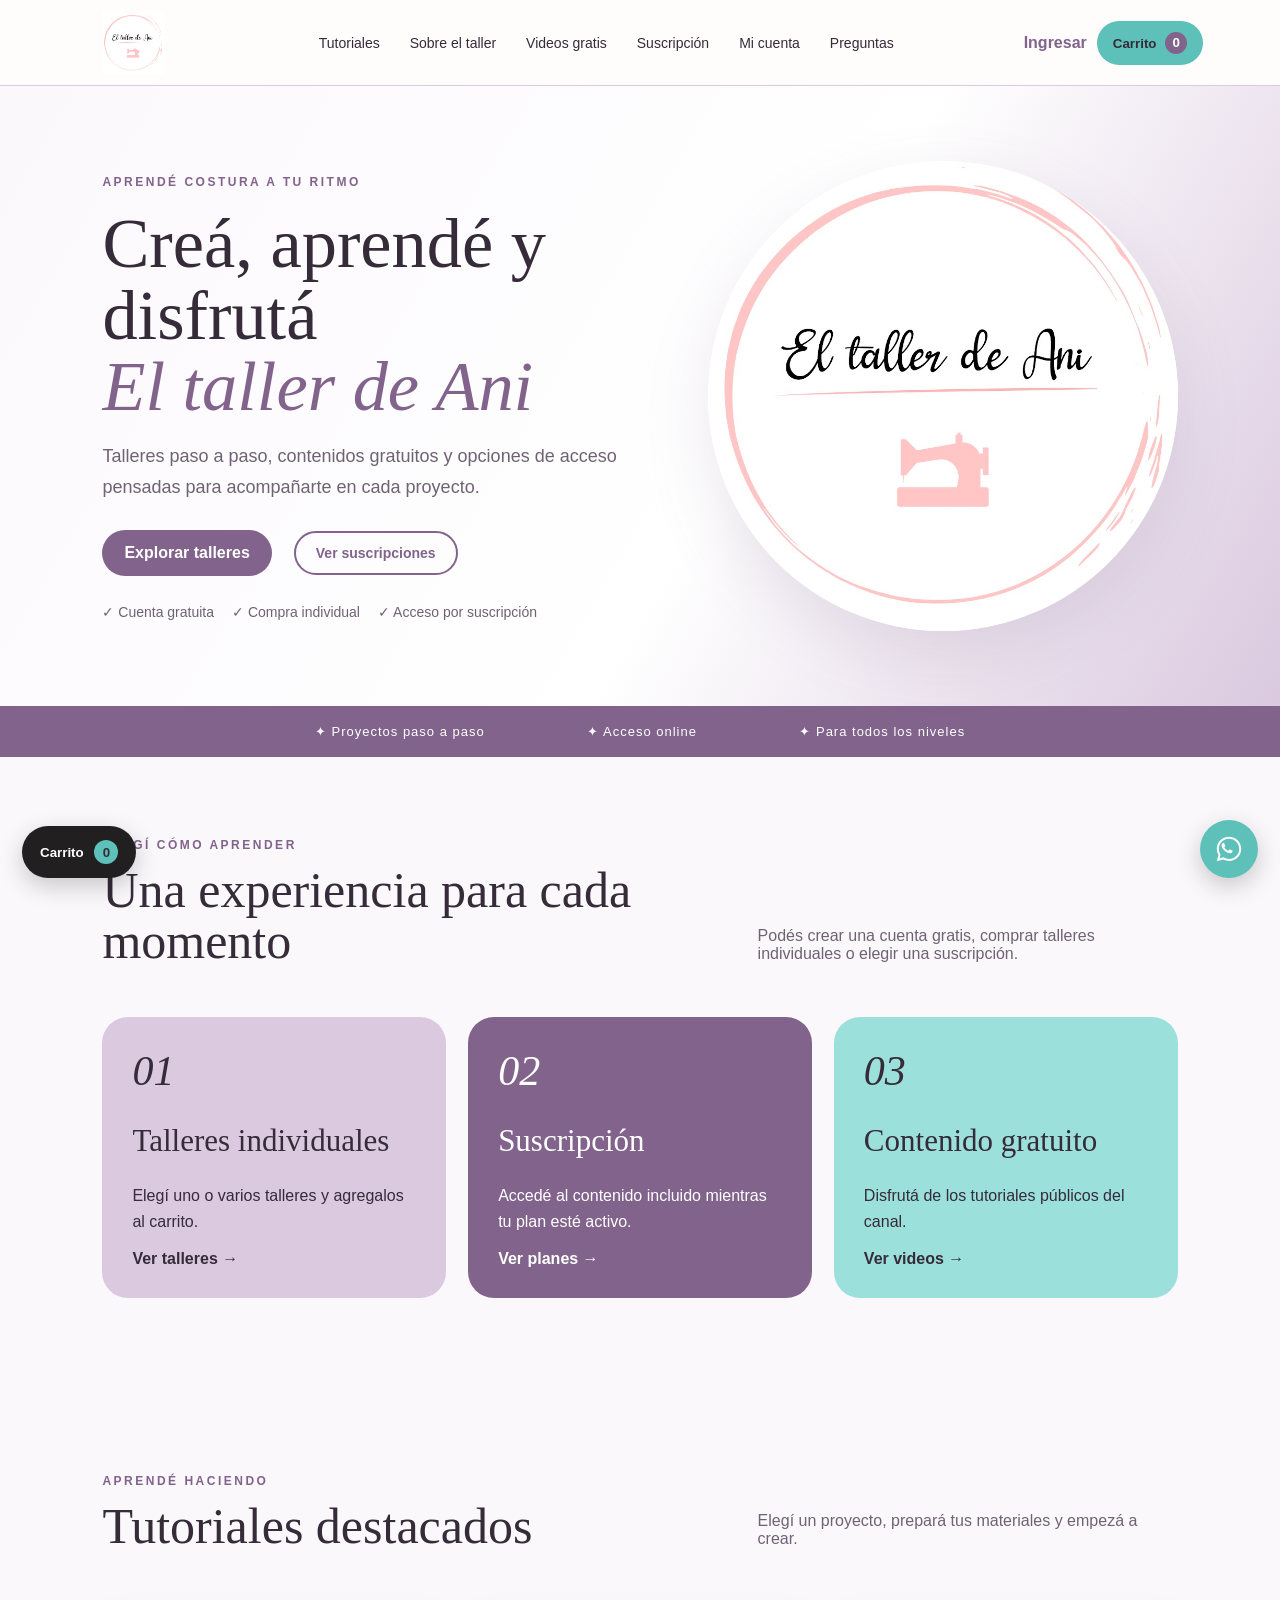
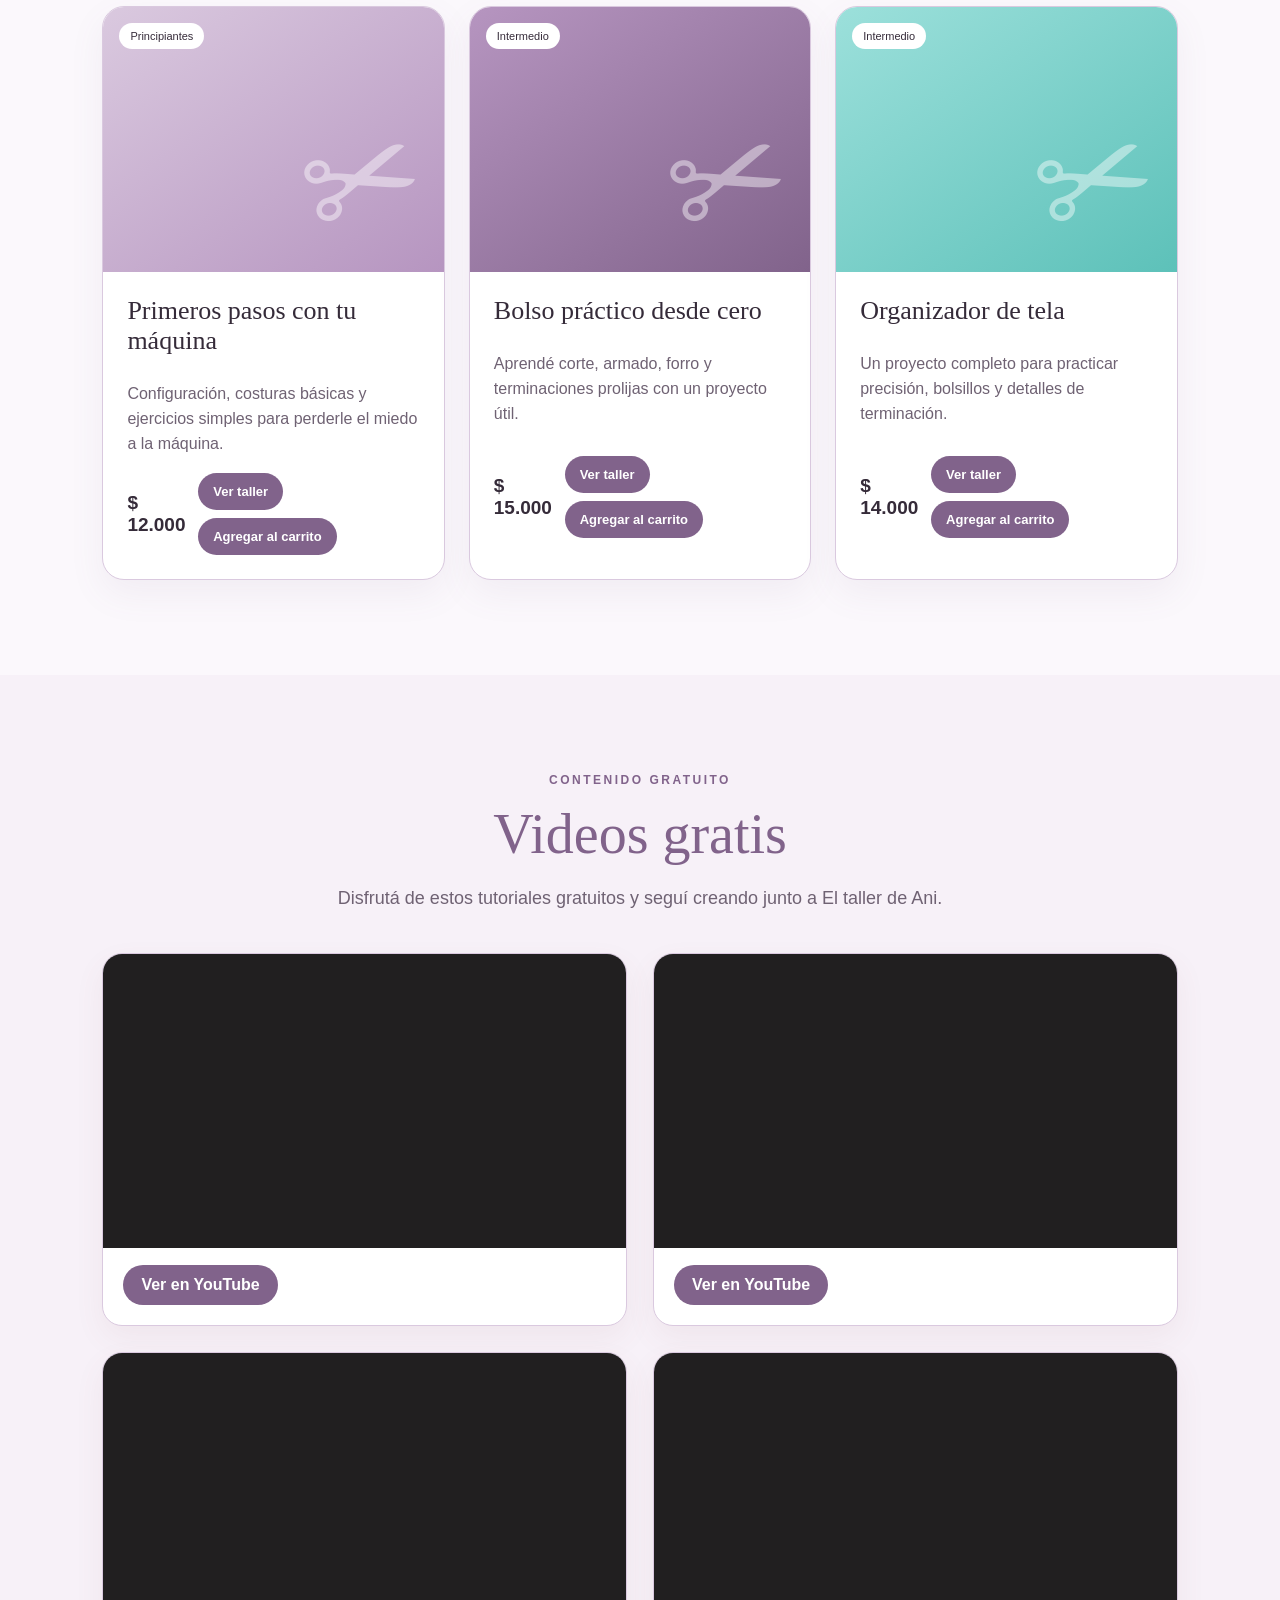
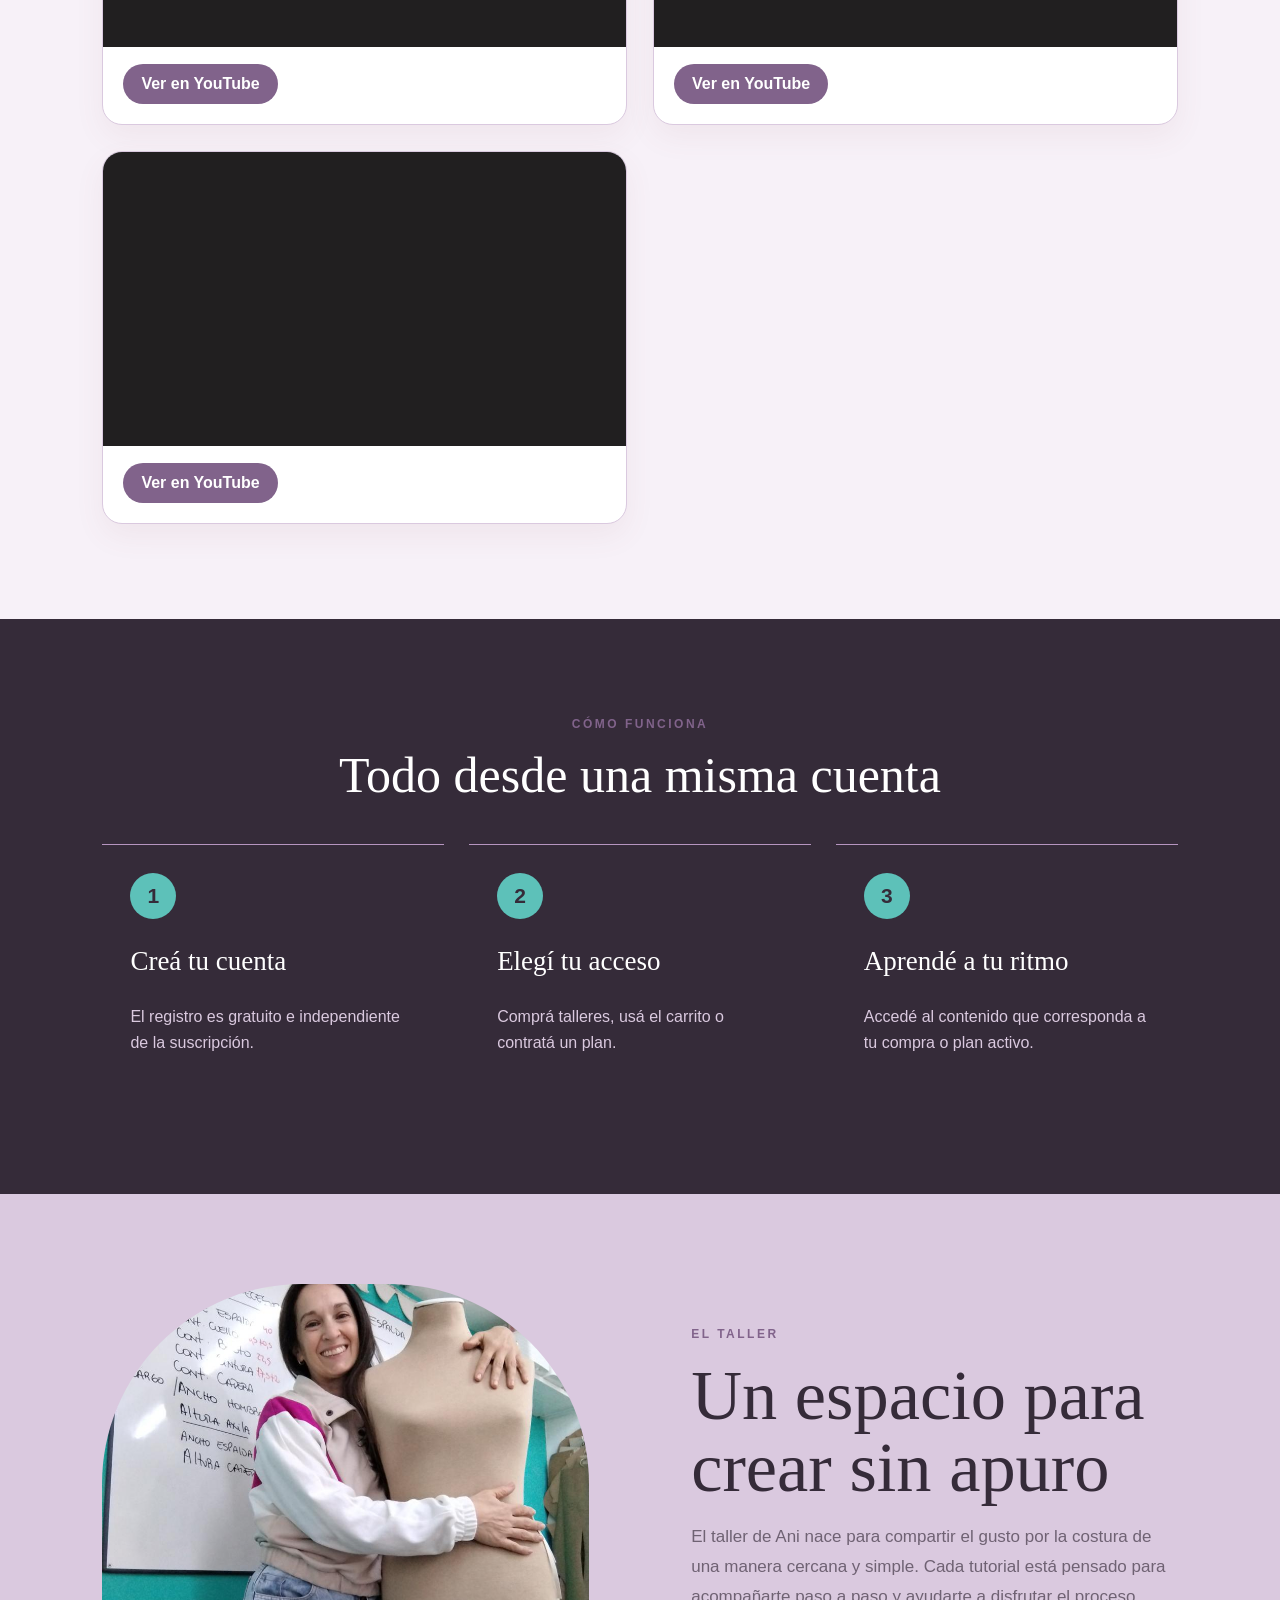
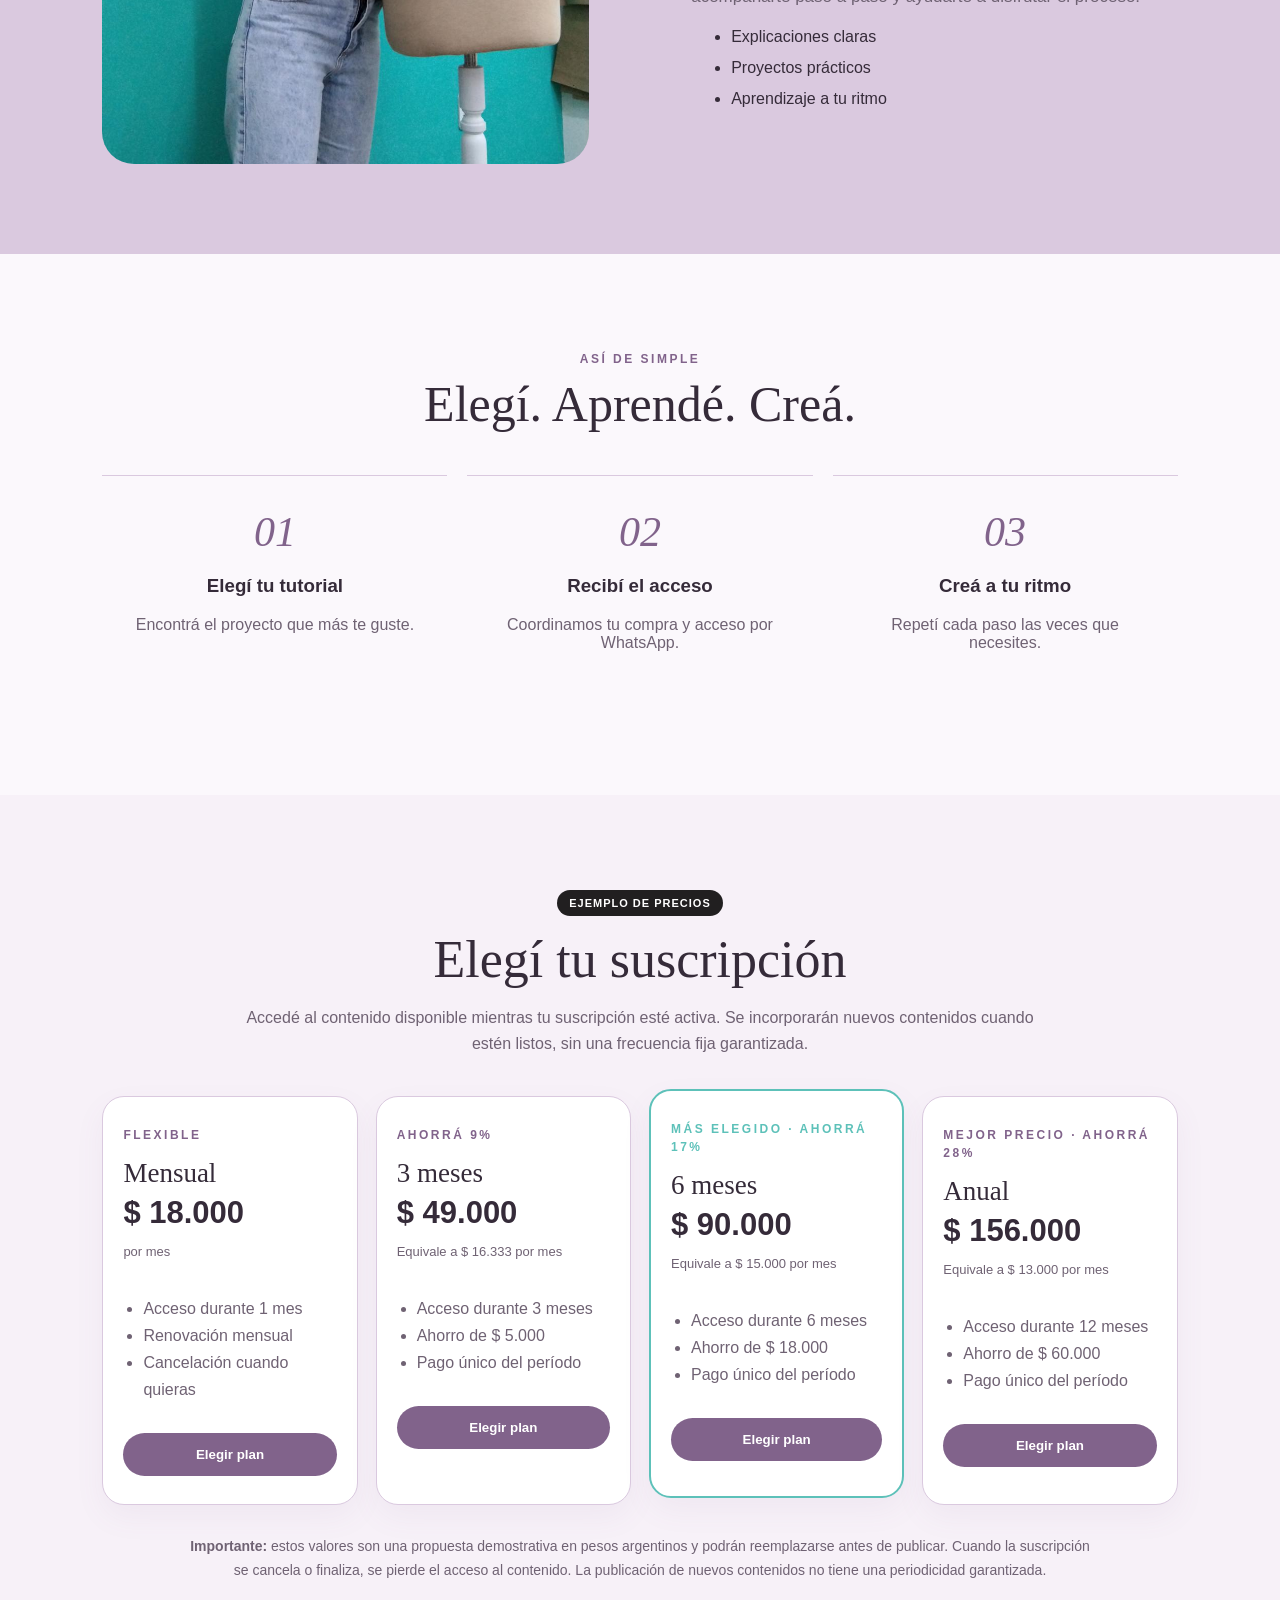
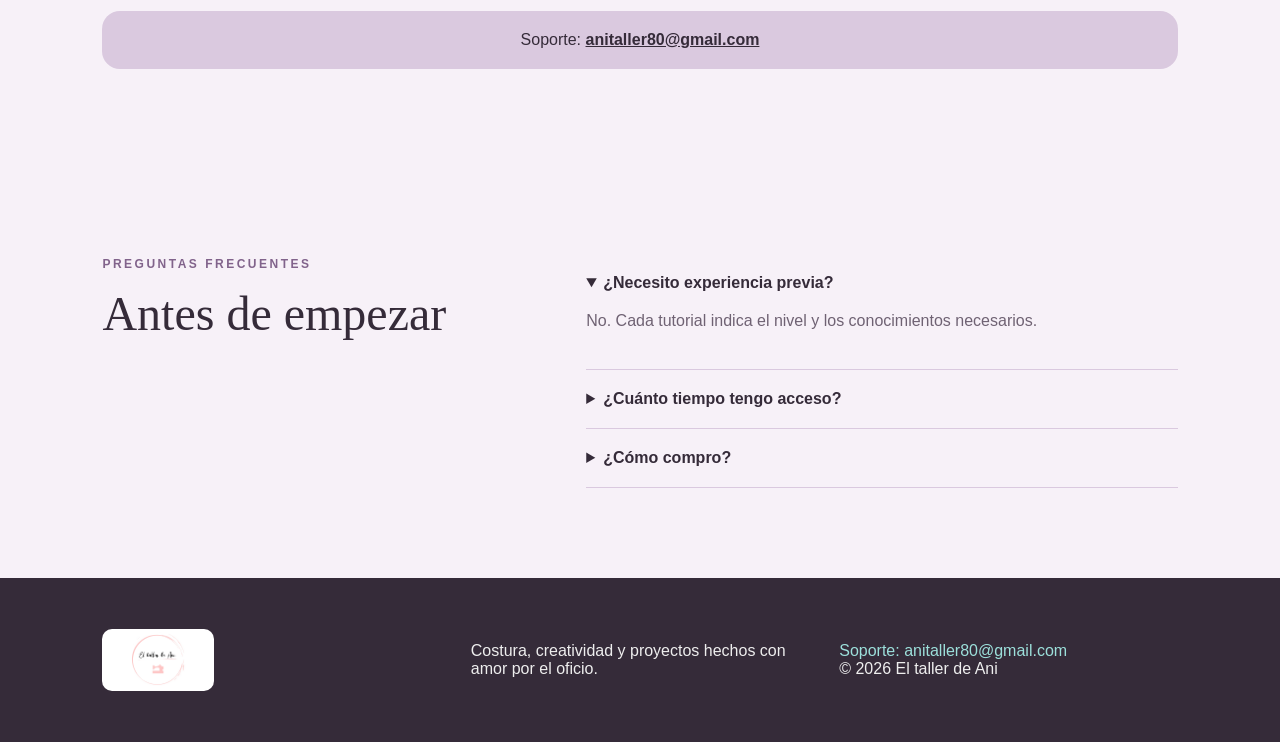
==== index.html @ e59ecdfb "Add files via upload" ====
<!doctype html><html lang="es"><head><meta charset="utf-8"><meta name="viewport" content="width=device-width,initial-scale=1"><title>El taller de Ani</title><link rel="stylesheet" href="styles.css"></head><body>
<header><a class="brand" href="#inicio"><img class="brand-logo" src="assets/logo-taller-ani.jpg" alt="El taller de Ani"></a><nav><a href="#cursos">Tutoriales</a><a href="#sobre">Sobre el taller</a><a href="#gratis">Videos gratis</a><a href="#suscripcion">Suscripción</a><a href="cuenta.html">Mi cuenta</a><a href="#faq">Preguntas</a></nav><div class="header-actions"><a class="account-link" href="cuenta.html">Ingresar</a><button class="header-cart" id="headerCart" type="button" aria-label="Abrir carrito">Carrito <span id="headerCartCount">0</span></button></div></header>
<main id="inicio"><section class="hero platform-hero"><div class="hero-copy"><span class="eyebrow">APRENDÉ COSTURA A TU RITMO</span><h1>Creá, aprendé y disfrutá<br><em>El taller de Ani</em></h1><p>Talleres paso a paso, contenidos gratuitos y opciones de acceso pensadas para acompañarte en cada proyecto.</p><div class="actions"><a class="btn" href="#cursos">Explorar talleres</a><a class="ghost hero-secondary" href="#suscripcion">Ver suscripciones</a></div><div class="hero-benefits"><span>✓ Cuenta gratuita</span><span>✓ Compra individual</span><span>✓ Acceso por suscripción</span></div></div><div class="logo-card"><img class="hero-logo" src="assets/logo-taller-ani.jpg" alt="Logo El taller de Ani"></div></section>
<section class="strip"><span>✦ Proyectos paso a paso</span><span>✦ Acceso online</span><span>✦ Para todos los niveles</span></section><section class="paths section"><div class="section-head"><div><span class="eyebrow">ELEGÍ CÓMO APRENDER</span><h2>Una experiencia para cada momento</h2></div><p>Podés crear una cuenta gratis, comprar talleres individuales o elegir una suscripción.</p></div><div class="path-grid"><a class="path-card path-workshops" href="#cursos"><span>01</span><h3>Talleres individuales</h3><p>Elegí uno o varios talleres y agregalos al carrito.</p><b>Ver talleres →</b></a><a class="path-card path-club" href="#suscripcion"><span>02</span><h3>Suscripción</h3><p>Accedé al contenido incluido mientras tu plan esté activo.</p><b>Ver planes →</b></a><a class="path-card path-free" href="#gratis"><span>03</span><h3>Contenido gratuito</h3><p>Disfrutá de los tutoriales públicos del canal.</p><b>Ver videos →</b></a></div></section>
<section id="cursos" class="section"><div class="section-head"><div><span class="eyebrow">APRENDÉ HACIENDO</span><h2>Tutoriales destacados</h2></div><p>Elegí un proyecto, prepará tus materiales y empezá a crear.</p></div><div class="grid">
<article class="course-card" data-url="taller.html?taller=maquina" tabindex="0" role="link"><div class="thumb t1"><span>Principiantes</span></div><div class="card-body"><h3>Primeros pasos con tu máquina</h3><p>Configuración, costuras básicas y ejercicios simples para perderle el miedo a la máquina.</p><div class="card-foot"><b>$ 12.000</b><div class="course-actions"><a class="course-more" href="taller.html?taller=maquina">Ver taller</a><button class="course-more add-cart" type="button" data-title="Primeros pasos con tu máquina" data-price="12000">Agregar al carrito</button></div></div></div></article>
<article class="course-card" data-url="taller.html?taller=bolso" tabindex="0" role="link"><div class="thumb t2"><span>Intermedio</span></div><div class="card-body"><h3>Bolso práctico desde cero</h3><p>Aprendé corte, armado, forro y terminaciones prolijas con un proyecto útil.</p><div class="card-foot"><b>$ 15.000</b><div class="course-actions"><a class="course-more" href="taller.html?taller=bolso">Ver taller</a><button class="course-more add-cart" type="button" data-title="Bolso práctico desde cero" data-price="15000">Agregar al carrito</button></div></div></div></article>
<article class="course-card" data-url="taller.html?taller=organizador" tabindex="0" role="link"><div class="thumb t3"><span>Intermedio</span></div><div class="card-body"><h3>Organizador de tela</h3><p>Un proyecto completo para practicar precisión, bolsillos y detalles de terminación.</p><div class="card-foot"><b>$ 14.000</b><div class="course-actions"><a class="course-more" href="taller.html?taller=organizador">Ver taller</a><button class="course-more add-cart" type="button" data-title="Organizador de tela" data-price="14000">Agregar al carrito</button></div></div></div></article>
</div></section>
<section id="gratis" class="free-videos section">
<div class="free-intro"><span class="eyebrow">CONTENIDO GRATUITO</span><h2>Videos gratis</h2><p>Disfrutá de estos tutoriales gratuitos y seguí creando junto a El taller de Ani.</p></div>
<div class="yt-grid"><article class="yt-card"><div class="yt-frame"><iframe src="https://www.youtube-nocookie.com/embed/XAJgy2nmhY8" title="Video gratuito 1 de El taller de Ani" loading="lazy" allow="accelerometer; autoplay; clipboard-write; encrypted-media; gyroscope; picture-in-picture; web-share" allowfullscreen></iframe></div><a href="https://youtu.be/XAJgy2nmhY8" target="_blank" rel="noopener noreferrer">Ver en YouTube</a></article><article class="yt-card"><div class="yt-frame"><iframe src="https://www.youtube-nocookie.com/embed/nY2L-3iIUX0" title="Video gratuito 2 de El taller de Ani" loading="lazy" allow="accelerometer; autoplay; clipboard-write; encrypted-media; gyroscope; picture-in-picture; web-share" allowfullscreen></iframe></div><a href="https://youtu.be/nY2L-3iIUX0" target="_blank" rel="noopener noreferrer">Ver en YouTube</a></article><article class="yt-card"><div class="yt-frame"><iframe src="https://www.youtube-nocookie.com/embed/9LgIcIN9DOo" title="Video gratuito 3 de El taller de Ani" loading="lazy" allow="accelerometer; autoplay; clipboard-write; encrypted-media; gyroscope; picture-in-picture; web-share" allowfullscreen></iframe></div><a href="https://youtu.be/9LgIcIN9DOo" target="_blank" rel="noopener noreferrer">Ver en YouTube</a></article><article class="yt-card"><div class="yt-frame"><iframe src="https://www.youtube-nocookie.com/embed/204untxa9fY" title="Video gratuito 4 de El taller de Ani" loading="lazy" allow="accelerometer; autoplay; clipboard-write; encrypted-media; gyroscope; picture-in-picture; web-share" allowfullscreen></iframe></div><a href="https://youtu.be/204untxa9fY" target="_blank" rel="noopener noreferrer">Ver en YouTube</a></article><article class="yt-card"><div class="yt-frame"><iframe src="https://www.youtube-nocookie.com/embed/bWo-7KtbhZg" title="Video gratuito 5 de El taller de Ani" loading="lazy" allow="accelerometer; autoplay; clipboard-write; encrypted-media; gyroscope; picture-in-picture; web-share" allowfullscreen></iframe></div><a href="https://youtu.be/bWo-7KtbhZg" target="_blank" rel="noopener noreferrer">Ver en YouTube</a></article></div>
</section>
<section class="how-platform section"><div class="how-title"><span class="eyebrow">CÓMO FUNCIONA</span><h2>Todo desde una misma cuenta</h2></div><div class="platform-steps"><div><b>1</b><h3>Creá tu cuenta</h3><p>El registro es gratuito e independiente de la suscripción.</p></div><div><b>2</b><h3>Elegí tu acceso</h3><p>Comprá talleres, usá el carrito o contratá un plan.</p></div><div><b>3</b><h3>Aprendé a tu ritmo</h3><p>Accedé al contenido que corresponda a tu compra o plan activo.</p></div></div></section>
<section id="sobre" class="about"><div class="sew-visual"><img src="assets/taller-real.jpg" alt="Foto real del taller de costura" loading="lazy"></div><div><span class="eyebrow">EL TALLER</span><h2>Un espacio para crear sin apuro</h2><p>El taller de Ani nace para compartir el gusto por la costura de una manera cercana y simple. Cada tutorial está pensado para acompañarte paso a paso y ayudarte a disfrutar el proceso.</p><ul><li>Explicaciones claras</li><li>Proyectos prácticos</li><li>Aprendizaje a tu ritmo</li></ul></div></section>
<section class="section how"><span class="eyebrow">ASÍ DE SIMPLE</span><h2>Elegí. Aprendé. Creá.</h2><div class="steps"><div><b>01</b><h3>Elegí tu tutorial</h3><p>Encontrá el proyecto que más te guste.</p></div><div><b>02</b><h3>Recibí el acceso</h3><p>Coordinamos tu compra y acceso por WhatsApp.</p></div><div><b>03</b><h3>Creá a tu ritmo</h3><p>Repetí cada paso las veces que necesites.</p></div></div></section>
<section id="suscripcion" class="plans section"><div class="plans-head"><span class="demo-label">EJEMPLO DE PRECIOS</span><h2>Elegí tu suscripción</h2><p>Accedé al contenido disponible mientras tu suscripción esté activa. Se incorporarán nuevos contenidos cuando estén listos, sin una frecuencia fija garantizada.</p></div><div class="plans-grid">
<article class="plan"><span class="eyebrow">FLEXIBLE</span><h3>Mensual</h3><div class="price">$ 18.000</div><p class="equiv">por mes</p><ul><li>Acceso durante 1 mes</li><li>Renovación mensual</li><li>Cancelación cuando quieras</li></ul><button type="button" onclick="subscription('Mensual','$ 18.000')">Elegir plan</button></article>
<article class="plan"><span class="eyebrow">AHORRÁ 9%</span><h3>3 meses</h3><div class="price">$ 49.000</div><p class="equiv">Equivale a $ 16.333 por mes</p><ul><li>Acceso durante 3 meses</li><li>Ahorro de $ 5.000</li><li>Pago único del período</li></ul><button type="button" onclick="subscription('3 meses','$ 49.000')">Elegir plan</button></article>
<article class="plan featured"><span class="eyebrow">MÁS ELEGIDO · AHORRÁ 17%</span><h3>6 meses</h3><div class="price">$ 90.000</div><p class="equiv">Equivale a $ 15.000 por mes</p><ul><li>Acceso durante 6 meses</li><li>Ahorro de $ 18.000</li><li>Pago único del período</li></ul><button type="button" onclick="subscription('6 meses','$ 90.000')">Elegir plan</button></article>
<article class="plan"><span class="eyebrow">MEJOR PRECIO · AHORRÁ 28%</span><h3>Anual</h3><div class="price">$ 156.000</div><p class="equiv">Equivale a $ 13.000 por mes</p><ul><li>Acceso durante 12 meses</li><li>Ahorro de $ 60.000</li><li>Pago único del período</li></ul><button type="button" onclick="subscription('Anual','$ 156.000')">Elegir plan</button></article>
</div><p class="plans-note"><strong>Importante:</strong> estos valores son una propuesta demostrativa en pesos argentinos y podrán reemplazarse antes de publicar. Cuando la suscripción se cancela o finaliza, se pierde el acceso al contenido. La publicación de nuevos contenidos no tiene una periodicidad garantizada.</p><div class="support-box">Soporte: <a href="mailto:anitaller80@gmail.com">anitaller80@gmail.com</a></div></section>
<section id="faq" class="faq"><div><span class="eyebrow">PREGUNTAS FRECUENTES</span><h2>Antes de empezar</h2></div><div class="questions"><details open><summary>¿Necesito experiencia previa?</summary><p>No. Cada tutorial indica el nivel y los conocimientos necesarios.</p></details><details><summary>¿Cuánto tiempo tengo acceso?</summary><p>Podés definir aquí las condiciones de acceso de cada curso antes de publicarlo.</p></details><details><summary>¿Cómo compro?</summary><p>Elegí un tutorial y el botón de compra abrirá WhatsApp con el mensaje preparado.</p></details></div></section></main>
<footer><div class="brand footer-brand"><img class="brand-logo" src="assets/logo-taller-ani.jpg" alt="El taller de Ani"></div><p>Costura, creatividad y proyectos hechos con amor por el oficio.</p><p><a class="footer-support" href="mailto:anitaller80@gmail.com">Soporte: anitaller80@gmail.com</a><br>© 2026 El taller de Ani</p></footer>
<a class="wa" href="https://wa.me/5493329634879?text=Hola%20Ani%2C%20quiero%20consultar%20por%20los%20tutoriales" target="_blank" aria-label="WhatsApp"><svg viewBox="0 0 32 32" aria-hidden="true"><path fill="currentColor" d="M19.11 17.37c-.29-.15-1.71-.84-1.97-.94-.26-.1-.45-.15-.64.15-.19.29-.74.94-.9 1.13-.17.19-.33.22-.62.07-.29-.15-1.22-.45-2.32-1.43-.86-.77-1.44-1.71-1.61-2-.17-.29-.02-.45.13-.59.13-.13.29-.33.44-.5.15-.17.19-.29.29-.49.1-.19.05-.37-.02-.52-.07-.15-.64-1.54-.88-2.11-.23-.56-.47-.48-.64-.49h-.55c-.19 0-.5.07-.76.37-.26.29-1  .98-1 2.4s1.03 2.78 1.18 2.98c.15.19 2.03 3.1 4.92 4.35.69.3 1.22.47 1.64.6.69.22 1.32.19 1.82.12.56-.08 1.71-.7 1.95-1.37.24-.67.24-1.25.17-1.37-.07-.12-.26-.19-.55-.34z"/><path fill="currentColor" d="M16.02 3C8.84 3 3 8.76 3 15.85c0 2.27.6 4.49 1.74 6.43L3 29l6.9-1.79a13.1 13.1 0 0 0 6.11 1.53h.01C23.2 28.74 29 22.98 29 15.89 29 8.79 23.2 3 16.02 3zm0 23.57h-.01a10.9 10.9 0 0 1-5.56-1.51l-.4-.23-4.09 1.06 1.09-3.95-.26-.41a10.65 10.65 0 0 1-1.65-5.68c0-5.9 4.88-10.7 10.89-10.7 6 0 10.88 4.81 10.88 10.72 0 5.9-4.89 10.7-10.89 10.7z"/></svg></a>
<button class="cart-fab" id="cartFab" type="button">Carrito <span class="cart-count" id="cartCount">0</span></button><div class="cart-panel" id="cartPanel" aria-hidden="true"><aside class="cart-box"><div class="cart-top"><h2>Tu carrito</h2><button class="cart-close" id="cartClose" type="button">Cerrar</button></div><p class="demo-label">CURSOS DE EJEMPLO</p><div class="cart-items" id="cartItems"></div><div class="cart-total"><span>Total</span><span id="cartTotal">$ 0</span></div><a class="btn cart-checkout" id="cartCheckout" href="#" target="_blank">Consultar compra por WhatsApp</a></aside></div><script src="app.js"></script><script src="carrito.js"></script><script>document.querySelectorAll(".course-card").forEach(c=>{c.addEventListener("click",e=>{if(!e.target.closest("a,button")) location.href=c.dataset.url});c.addEventListener("keydown",e=>{if(e.key==="Enter") location.href=c.dataset.url})});</script></body></html>
---- styles.css ----
:root{--rose:#81638b;--blush:#b695c0;--pale:#dac9df;--aqua:#5dc1b9;--aqua-light:#9ce0db;--ink:#352b39;--muted:#6f6273;--white:#fff;--line:#dac9df}*{box-sizing:border-box}html{scroll-behavior:smooth}body{margin:0;font-family:Arial,Helvetica,sans-serif;background:#fbf8fc;color:var(--ink)}header{height:82px;display:flex;align-items:center;justify-content:space-between;padding:0 6vw;border-bottom:1px solid #dac9df;position:sticky;top:0;background:rgba(255,253,252,.96);backdrop-filter:blur(12px);z-index:10}.brand{display:flex;gap:10px;align-items:center;color:var(--ink);text-decoration:none;font-family:Georgia,serif;font-style:italic;font-size:24px}.mark{color:var(--rose)}nav{display:flex;gap:30px}nav a,.ghost{color:var(--ink);text-decoration:none;font-size:14px}.btn,button{background:var(--rose);color:white;border:0;border-radius:999px;text-decoration:none;padding:14px 22px;font-weight:700;cursor:pointer}.small{padding:10px 18px}.hero{min-height:650px;display:grid;grid-template-columns:1.1fr .9fr;align-items:center;gap:5vw;padding:70px 8vw;background:linear-gradient(120deg,#fbf8fc 0%,#fff 60%,#dac9df 100%)}.eyebrow{font-size:12px;letter-spacing:2.5px;color:var(--rose);font-weight:800}.hero h1,.section h2,.about h2,.faq h2{font-family:Georgia,serif;font-weight:400;font-size:clamp(42px,5.5vw,76px);line-height:1.02;margin:18px 0}.hero em{color:var(--rose);font-weight:400}.hero p{max-width:610px;color:var(--muted);font-size:18px;line-height:1.7}.actions{display:flex;gap:22px;align-items:center;margin-top:28px}.logo-card{display:grid;place-items:center}.circle{width:min(420px,80vw);aspect-ratio:1;border-radius:50%;border:8px double var(--blush);display:flex;flex-direction:column;align-items:center;justify-content:center;background:white;box-shadow:0 30px 80px #81638b20}.logo-text{font:italic 48px Georgia,serif}.line{width:60%;height:2px;background:var(--rose);margin:20px}.machine{font-size:90px;color:var(--rose);transform:scaleX(1.3)}.strip{padding:18px 8vw;background:var(--ink);color:#fff;display:flex;justify-content:center;gap:8vw;font-size:13px;letter-spacing:1px}.section{padding:95px 8vw}.section-head{display:flex;justify-content:space-between;align-items:end;gap:30px}.section-head h2,.how h2{font-size:50px;margin:12px 0}.section-head p{max-width:420px;color:var(--muted)}.grid{display:grid;grid-template-columns:repeat(3,1fr);gap:24px;margin-top:42px}article{background:white;border:1px solid #dac9df;border-radius:22px;overflow:hidden;box-shadow:0 14px 35px #81638b14}.thumb{height:265px;position:relative;background:linear-gradient(145deg,var(--blush),#efd0bf);overflow:hidden}.thumb:after{content:'✂';position:absolute;font-size:140px;color:#ffffff70;right:24px;bottom:10px;transform:rotate(-18deg)}.t2{background:linear-gradient(145deg,#b695c0,#9ce0db)}.t3{background:linear-gradient(145deg,#dac9df,#b695c0)}.thumb span{position:absolute;top:16px;left:16px;background:#fff;padding:7px 11px;border-radius:999px;font-size:11px;z-index:2}.card-body{padding:24px}.card-body h3{font:26px Georgia,serif;margin:0 0 10px}.card-body p{color:var(--muted);line-height:1.55}.card-foot{display:flex;align-items:center;justify-content:space-between;margin-top:20px}.card-foot b{font-size:19px}.about{padding:90px 8vw;background:var(--pale);display:grid;grid-template-columns:1fr 1fr;gap:8vw;align-items:center}.about p{color:var(--muted);font-size:17px;line-height:1.75}.about li{margin:13px 0}.sew-visual{height:480px;border-radius:200px 200px 32px 32px;background:linear-gradient(160deg,#b695c0,#dac9df);position:relative;overflow:hidden}.needle{width:4px;height:310px;background:#fff;position:absolute;left:50%;top:65px;transform:rotate(15deg);box-shadow:0 0 0 1px #ffffff70}.thread{width:260px;height:130px;border:4px solid white;border-color:white white transparent transparent;border-radius:50%;position:absolute;left:29%;top:215px;transform:rotate(25deg)}.how{text-align:center}.steps{display:grid;grid-template-columns:repeat(3,1fr);gap:20px;margin-top:45px}.steps div{padding:32px;border-top:1px solid var(--line)}.steps b{font:italic 42px Georgia,serif;color:var(--rose)}.steps p{color:var(--muted)}.faq{padding:90px 8vw;background:#f7f1f8;display:grid;grid-template-columns:.8fr 1.2fr;gap:7vw}.faq h2{font-size:48px}.questions details{border-bottom:1px solid var(--line);padding:20px 0}.questions summary{font-weight:700;cursor:pointer}.questions p{color:var(--muted);line-height:1.6}footer{padding:48px 8vw;background:var(--ink);color:#eee;display:grid;grid-template-columns:1fr 1fr 1fr;align-items:center;gap:30px}footer .brand{color:white}.wa{position:fixed;right:22px;bottom:22px;width:58px;height:58px;border-radius:50%;display:grid;place-items:center;background:#25D366;color:white;text-decoration:none;font-weight:900;box-shadow:0 8px 25px #0003}.toast{position:fixed;bottom:95px;right:22px;background:var(--ink);color:#fff;padding:12px 18px;border-radius:10px;z-index:20}@media(max-width:820px){header nav{display:none}.hero,.about,.faq{grid-template-columns:1fr}.hero{padding-top:45px}.logo-card{order:-1}.circle{width:280px}.logo-text{font-size:34px}.grid,.steps{grid-template-columns:1fr}.strip{overflow:auto;justify-content:flex-start;white-space:nowrap}.section-head{display:block}.sew-visual{height:360px}footer{grid-template-columns:1fr}.hero h1{font-size:48px}}

.brand-logo{width:112px;height:62px;object-fit:contain;display:block}.hero-logo{width:min(470px,82vw);aspect-ratio:1;object-fit:contain;border-radius:50%;background:#fff;box-shadow:0 24px 65px #81638b28}.sew-visual img{width:100%;height:100%;object-fit:cover;object-position:center;display:block}.wa svg{width:30px;height:30px;color:#fff}.footer-brand .brand-logo{background:#fff;border-radius:10px;padding:3px}.footer-brand{display:flex}.circle{display:none!important}@media(max-width:820px){.brand-logo{width:86px;height:52px}.hero-logo{width:280px}}

.course-card{cursor:pointer;transition:transform .18s ease,box-shadow .18s ease}.course-card:hover{transform:translateY(-5px);box-shadow:0 20px 45px #81638b26}.course-card:focus{outline:3px solid #81638b;outline-offset:3px}.course-more{background:var(--rose);color:#fff;border-radius:999px;text-decoration:none;padding:13px 22px;font-weight:700;display:inline-block}

.free-videos{background:#f7f1f8;text-align:center}.free-intro{max-width:850px;margin:0 auto 40px}.free-videos h2{font:56px Georgia,serif;color:var(--rose);margin:14px 0}.free-intro p{font-size:18px;line-height:1.65;color:var(--muted)}.yt-grid{display:grid;grid-template-columns:repeat(2,minmax(0,1fr));gap:26px;max-width:1200px;margin:0 auto}.yt-card{background:#fff;border:1px solid #dac9df;border-radius:20px;overflow:hidden;text-align:left;box-shadow:0 12px 30px #8e555512}.yt-frame{position:relative;width:100%;aspect-ratio:16/9;background:#211f20}.yt-frame iframe{position:absolute;inset:0;width:100%;height:100%;border:0}.yt-card>a{display:inline-block;margin:17px 20px 20px;color:#fff;background:var(--rose);text-decoration:none;font-weight:700;padding:11px 18px;border-radius:999px}@media(max-width:820px){.yt-grid{grid-template-columns:1fr}.free-videos h2{font-size:43px}}

/* Subscription and demo cart */
.plans{background:#f7f1f8;text-align:center}.plans-head{max-width:820px;margin:0 auto 38px}.plans-head h2{font:52px Georgia,serif;margin:14px 0}.plans-head p{color:var(--muted);line-height:1.65}.demo-label{display:inline-block;background:#211f20;color:#fff;border-radius:999px;padding:7px 12px;font-size:11px;font-weight:800;letter-spacing:1px}.plans-grid{display:grid;grid-template-columns:repeat(4,1fr);gap:18px}.plan{background:#fff;border:1px solid #dac9df;border-radius:22px;padding:28px 20px;text-align:left;position:relative}.plan.featured{border:2px solid var(--rose);transform:translateY(-7px)}.plan h3{font:27px Georgia,serif;margin:15px 0 6px}.plan .price{font-size:31px;font-weight:800}.plan .equiv{color:var(--muted);font-size:13px;min-height:35px}.plan ul{padding-left:20px;color:var(--muted);line-height:1.7}.plan button{width:100%;margin-top:14px}.plans-note{margin:30px auto 0;max-width:900px;color:var(--muted);font-size:14px;line-height:1.7}.support-box{margin-top:28px;padding:20px;border-radius:18px;background:#dac9df}.support-box a{color:var(--ink);font-weight:800}.cart-fab{position:fixed;left:22px;bottom:22px;z-index:25;border:0;border-radius:999px;background:#211f20;color:#fff;padding:14px 18px;font-weight:800;box-shadow:0 8px 25px #0003}.cart-count{display:inline-grid;place-items:center;min-width:24px;height:24px;border-radius:50%;background:var(--rose);margin-left:7px}.cart-panel{position:fixed;inset:0;z-index:40;background:#0007;display:none;align-items:flex-end;justify-content:flex-end}.cart-panel.open{display:flex}.cart-box{width:min(440px,100%);height:100%;background:#fff;padding:25px;overflow:auto}.cart-top{display:flex;align-items:center;justify-content:space-between}.cart-close{background:#eee;color:#211f20;padding:9px 12px}.cart-items{display:grid;gap:12px;margin:25px 0}.cart-item{border:1px solid #dac9df;border-radius:14px;padding:14px;display:grid;grid-template-columns:1fr auto;gap:10px}.cart-item button{background:transparent;color:#81638b;padding:4px}.cart-total{font-size:22px;font-weight:800;display:flex;justify-content:space-between;border-top:1px solid #ddd;padding-top:18px}.cart-checkout{display:block;text-align:center;margin-top:20px}.course-more.add-cart{border:0;cursor:pointer}.course-actions{display:flex;gap:8px;flex-wrap:wrap}.course-actions .course-more{font-size:13px;padding:11px 15px}@media(max-width:980px){.plans-grid{grid-template-columns:repeat(2,1fr)}}@media(max-width:600px){.plans-grid{grid-template-columns:1fr}.plan.featured{transform:none}.cart-fab{left:12px;bottom:12px}.plans-head h2{font-size:40px}}

/* Palette El taller de Ani: #81638b #b695c0 #dac9df #5dc1b9 #9ce0db */
.btn,button,.course-more,.yt-card>a{background:#81638b}.eyebrow{color:#81638b}.strip{background:#81638b}.support-box{background:#dac9df}.plan.featured{border-color:#5dc1b9}.plan.featured .eyebrow{color:#5dc1b9}.cart-count{background:#5dc1b9;color:#352b39}.free-videos{background:#f7f1f8}.youtube-main{background:#5dc1b9}.wa{background:#5dc1b9}.thumb.t1{background:linear-gradient(145deg,#dac9df,#b695c0)}.thumb.t2{background:linear-gradient(145deg,#b695c0,#81638b)}.thumb.t3{background:linear-gradient(145deg,#9ce0db,#5dc1b9)}.hero{background:linear-gradient(120deg,#fbf8fc 0%,#fff 58%,#dac9df 100%)}.sew-visual{background:linear-gradient(160deg,#b695c0,#9ce0db)}

/* Platform-style home redesign inspired by strong course-commerce UX */
header{height:auto;min-height:86px;gap:22px}.header-actions{display:flex;gap:10px;align-items:center}.account-link{color:#81638b;font-weight:800;text-decoration:none}.header-cart{padding:11px 16px;background:#5dc1b9;color:#352b39}.header-cart span{display:inline-grid;place-items:center;background:#81638b;color:#fff;border-radius:999px;min-width:22px;height:22px;margin-left:5px}.platform-hero{min-height:620px}.hero-secondary{border:2px solid #81638b;padding:12px 20px;border-radius:999px;color:#81638b;font-weight:800}.hero-benefits{display:flex;flex-wrap:wrap;gap:18px;margin-top:28px;color:#6f6273;font-size:14px}.paths{padding-top:78px;padding-bottom:78px}.path-grid{display:grid;grid-template-columns:repeat(3,1fr);gap:22px;margin-top:38px}.path-card{min-height:280px;border-radius:26px;padding:30px;text-decoration:none;color:#352b39;display:flex;flex-direction:column;transition:.2s ease}.path-card:hover{transform:translateY(-6px);box-shadow:0 20px 45px #81638b20}.path-card span{font:italic 42px Georgia,serif}.path-card h3{font:31px Georgia,serif;margin:28px 0 8px}.path-card p{line-height:1.6;flex:1}.path-card b{color:#352b39}.path-workshops{background:#dac9df}.path-club{background:#81638b;color:#fff}.path-club b{color:#fff}.path-free{background:#9ce0db}.how-platform{background:#352b39;color:#fff}.how-title{text-align:center}.how-platform h2{font:50px Georgia,serif;margin:14px 0 40px}.platform-steps{display:grid;grid-template-columns:repeat(3,1fr);gap:25px}.platform-steps>div{border-top:1px solid #b695c0;padding:28px}.platform-steps b{display:grid;place-items:center;width:46px;height:46px;border-radius:50%;background:#5dc1b9;color:#352b39;font-size:21px}.platform-steps h3{font:27px Georgia,serif}.platform-steps p{color:#dac9df;line-height:1.6}.footer-support{color:#9ce0db;text-decoration:none}.course-card .card-body{display:flex;flex-direction:column;min-height:290px}.course-card .card-foot{margin-top:auto}.plans-grid .plan{box-shadow:0 12px 30px #81638b10}.free-videos .yt-card{transition:.2s ease}.free-videos .yt-card:hover{transform:translateY(-4px)}@media(max-width:1000px){header nav{gap:15px}.path-grid{grid-template-columns:1fr}.path-card{min-height:230px}}@media(max-width:820px){.header-actions .account-link{display:none}.header-cart{font-size:12px;padding:10px}.platform-steps{grid-template-columns:1fr}.platform-hero{padding-top:55px}.hero-benefits{display:grid}.how-platform h2{font-size:39px}}
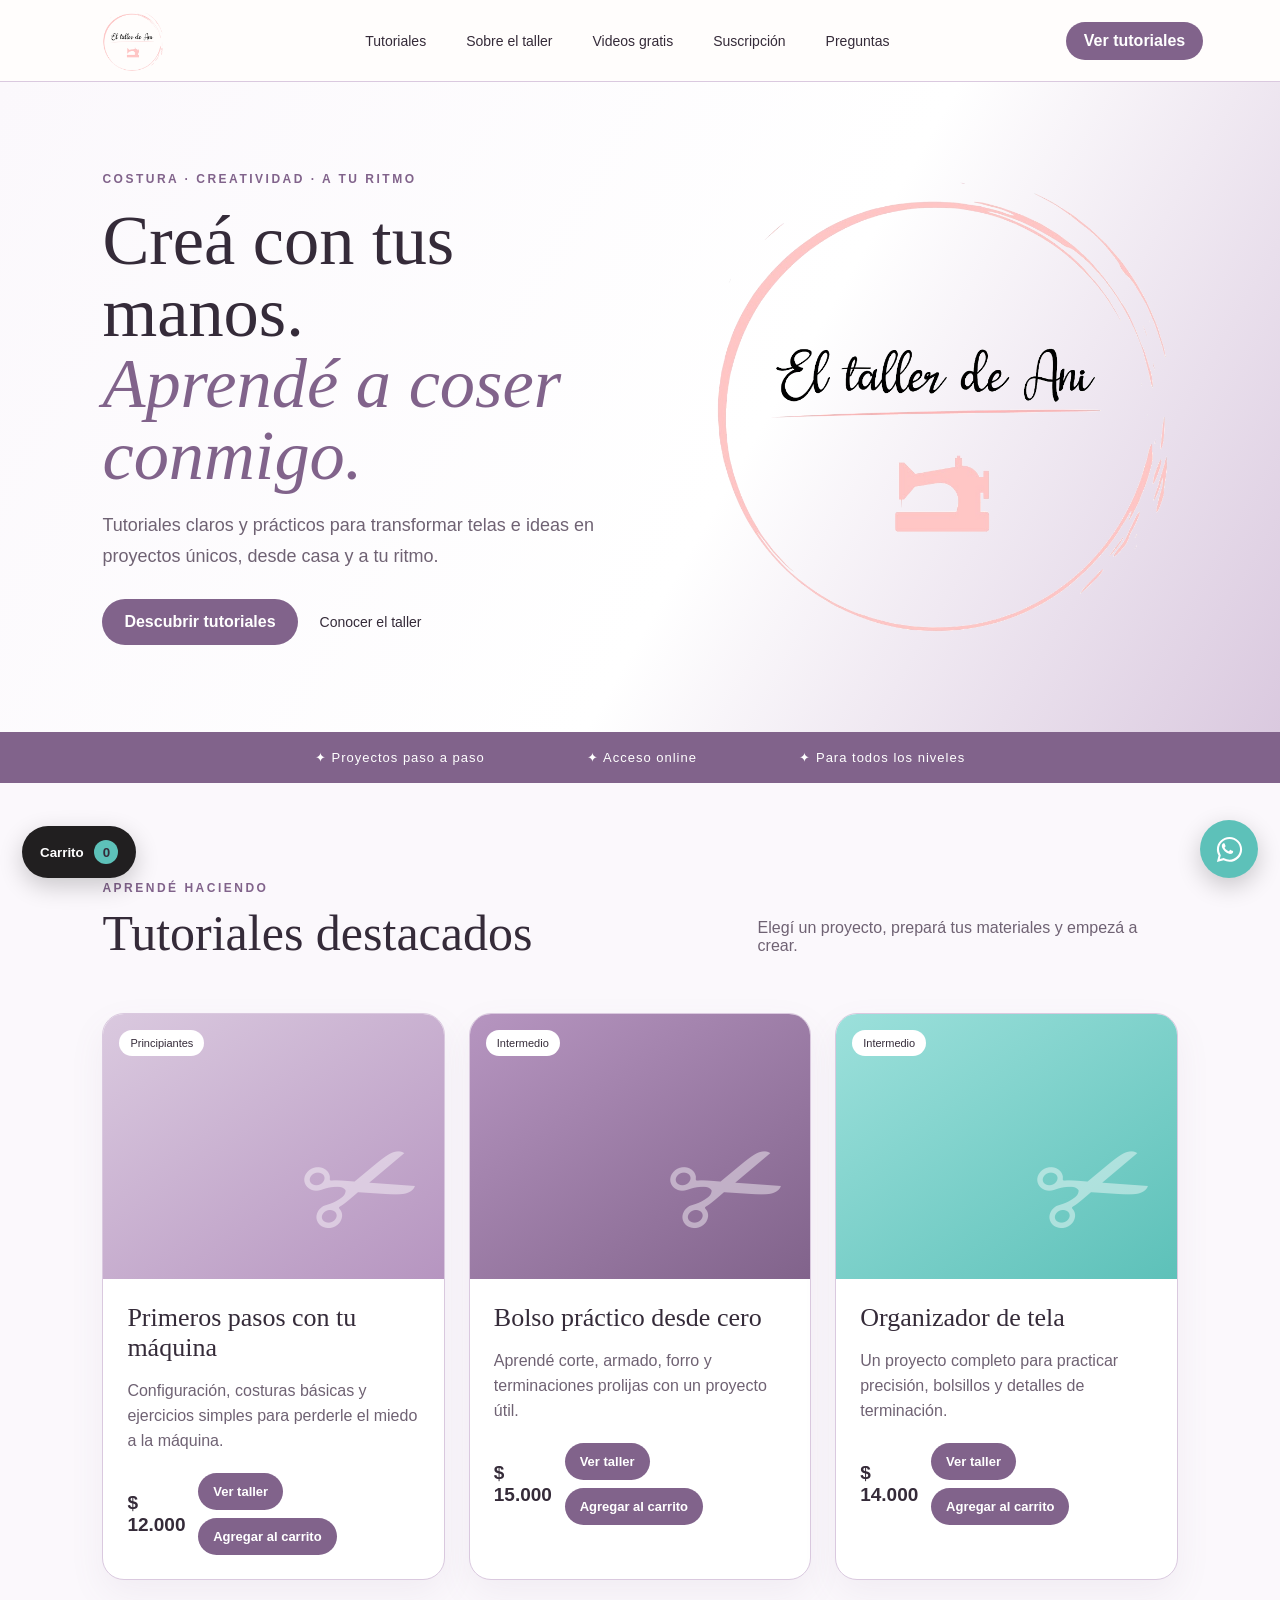
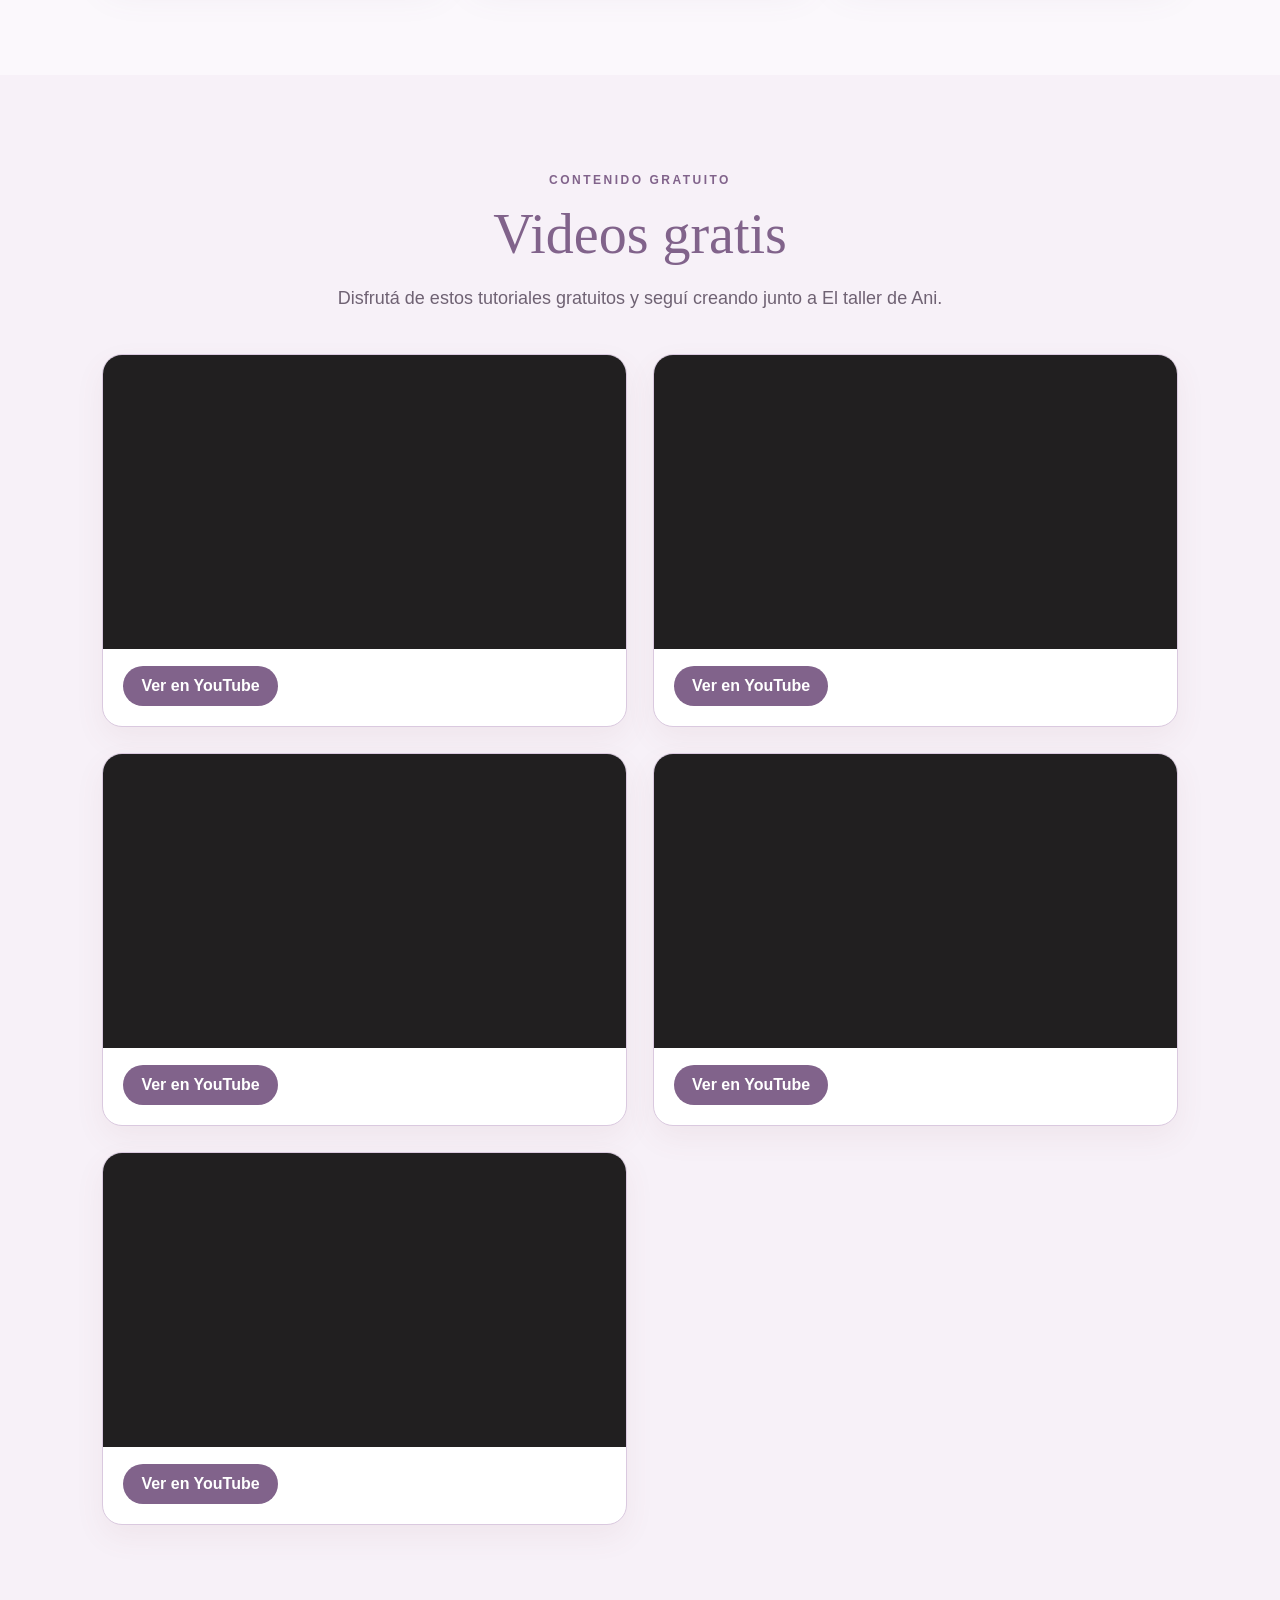
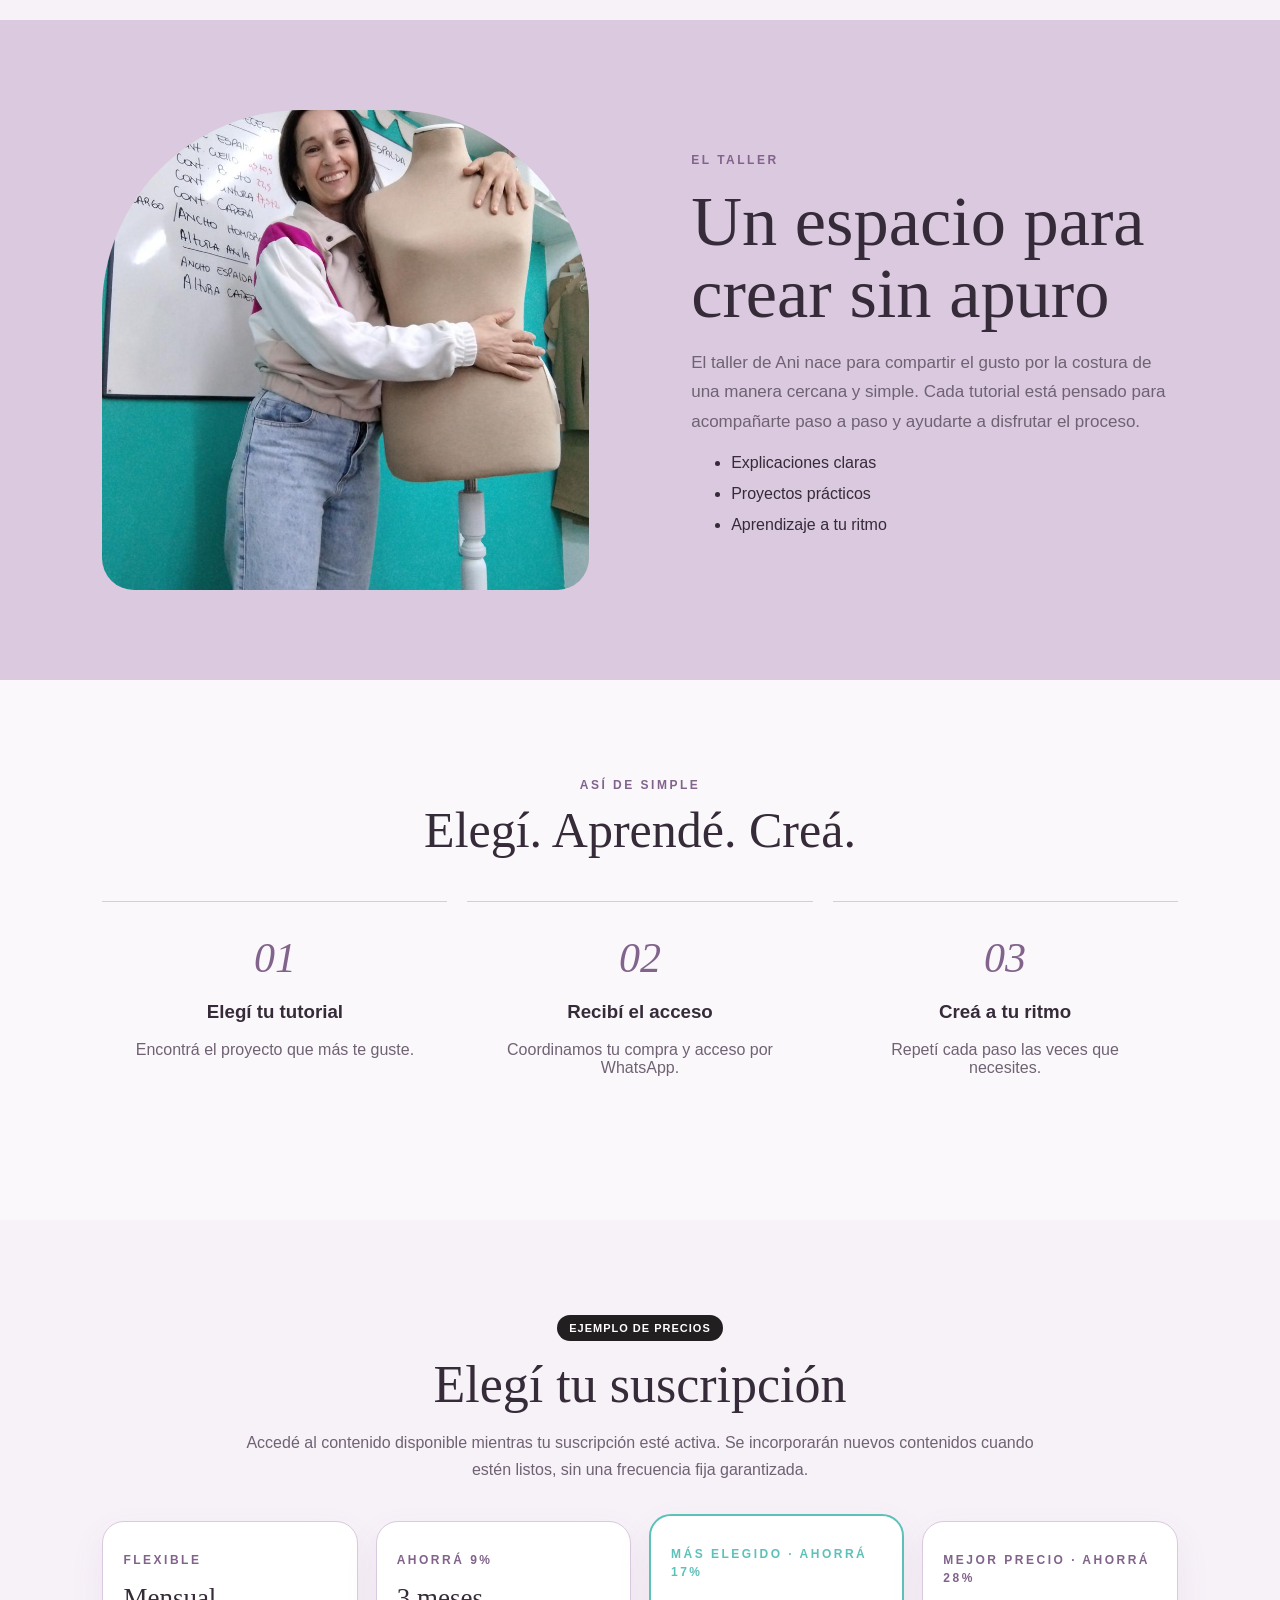
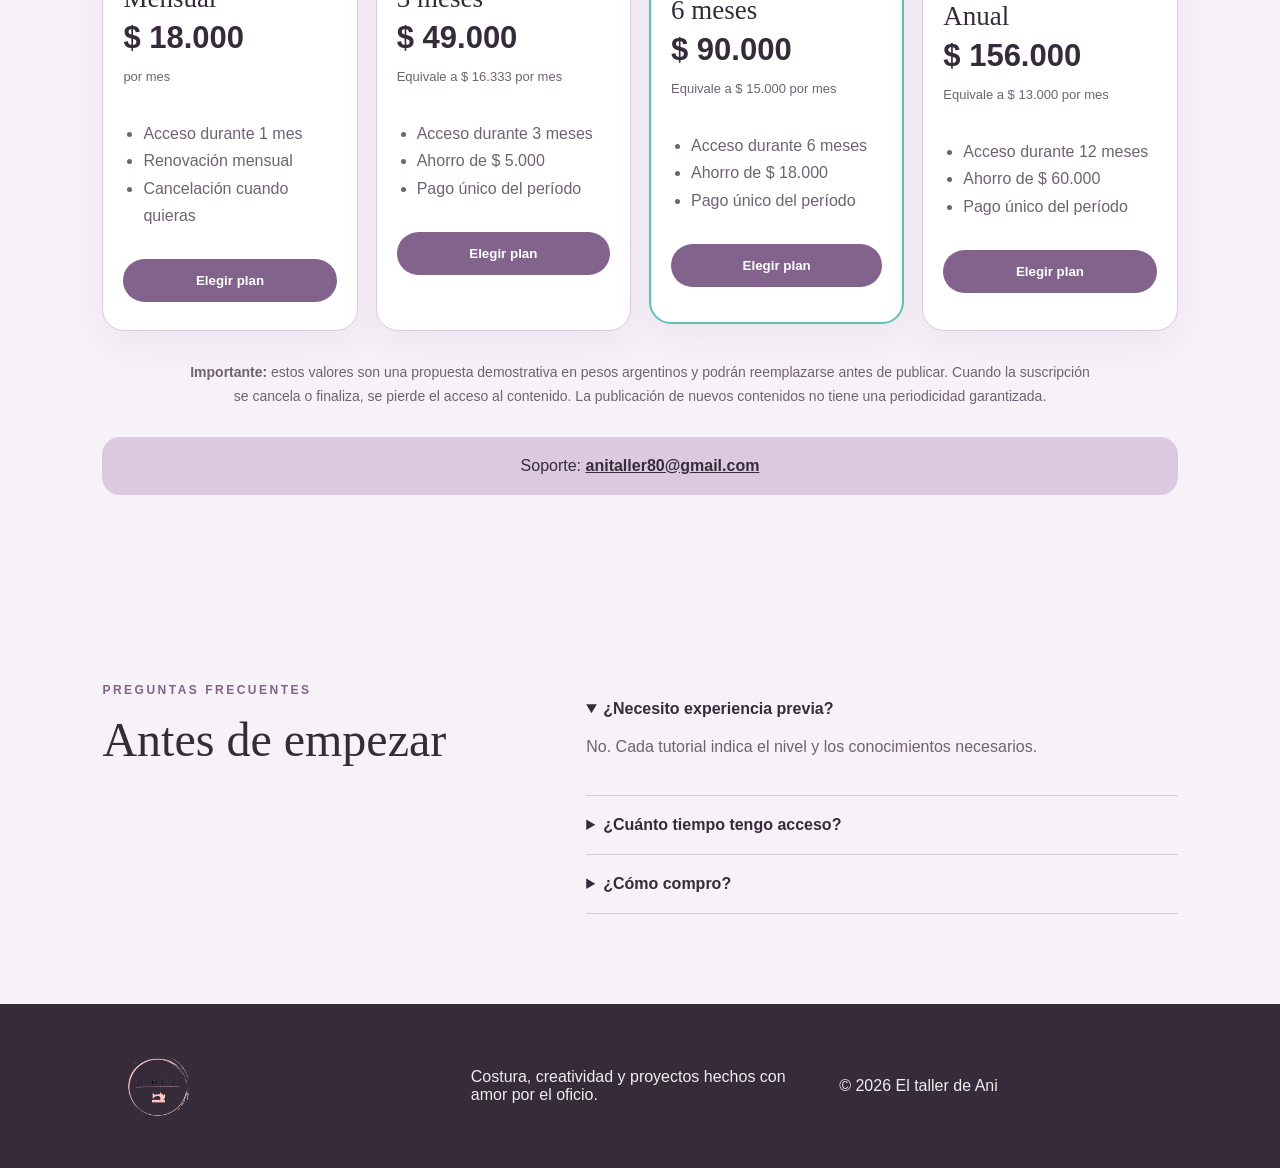
==== commit 90f7a0bc: "Add files via upload" ====
--- a/index.html
+++ b/index.html
@@ -1,7 +1,7 @@
 <!doctype html><html lang="es"><head><meta charset="utf-8"><meta name="viewport" content="width=device-width,initial-scale=1"><title>El taller de Ani</title><link rel="stylesheet" href="styles.css"></head><body>
-<header><a class="brand" href="#inicio"><img class="brand-logo" src="assets/logo-taller-ani.jpg" alt="El taller de Ani"></a><nav><a href="#cursos">Tutoriales</a><a href="#sobre">Sobre el taller</a><a href="#gratis">Videos gratis</a><a href="#suscripcion">Suscripción</a><a href="cuenta.html">Mi cuenta</a><a href="#faq">Preguntas</a></nav><div class="header-actions"><a class="account-link" href="cuenta.html">Ingresar</a><button class="header-cart" id="headerCart" type="button" aria-label="Abrir carrito">Carrito <span id="headerCartCount">0</span></button></div></header>
-<main id="inicio"><section class="hero platform-hero"><div class="hero-copy"><span class="eyebrow">APRENDÉ COSTURA A TU RITMO</span><h1>Creá, aprendé y disfrutá<br><em>El taller de Ani</em></h1><p>Talleres paso a paso, contenidos gratuitos y opciones de acceso pensadas para acompañarte en cada proyecto.</p><div class="actions"><a class="btn" href="#cursos">Explorar talleres</a><a class="ghost hero-secondary" href="#suscripcion">Ver suscripciones</a></div><div class="hero-benefits"><span>✓ Cuenta gratuita</span><span>✓ Compra individual</span><span>✓ Acceso por suscripción</span></div></div><div class="logo-card"><img class="hero-logo" src="assets/logo-taller-ani.jpg" alt="Logo El taller de Ani"></div></section>
-<section class="strip"><span>✦ Proyectos paso a paso</span><span>✦ Acceso online</span><span>✦ Para todos los niveles</span></section><section class="paths section"><div class="section-head"><div><span class="eyebrow">ELEGÍ CÓMO APRENDER</span><h2>Una experiencia para cada momento</h2></div><p>Podés crear una cuenta gratis, comprar talleres individuales o elegir una suscripción.</p></div><div class="path-grid"><a class="path-card path-workshops" href="#cursos"><span>01</span><h3>Talleres individuales</h3><p>Elegí uno o varios talleres y agregalos al carrito.</p><b>Ver talleres →</b></a><a class="path-card path-club" href="#suscripcion"><span>02</span><h3>Suscripción</h3><p>Accedé al contenido incluido mientras tu plan esté activo.</p><b>Ver planes →</b></a><a class="path-card path-free" href="#gratis"><span>03</span><h3>Contenido gratuito</h3><p>Disfrutá de los tutoriales públicos del canal.</p><b>Ver videos →</b></a></div></section>
+<header><a class="brand" href="#inicio"><img class="brand-logo" src="assets/logo-taller-ani.png" alt="El taller de Ani"></a><nav><a href="#cursos">Tutoriales</a><a href="#sobre">Sobre el taller</a><a href="#gratis">Videos gratis</a><a href="#suscripcion">Suscripción</a><a href="#faq">Preguntas</a></nav><a class="btn small" href="#cursos">Ver tutoriales</a></header>
+<main id="inicio"><section class="hero"><div><span class="eyebrow">COSTURA · CREATIVIDAD · A TU RITMO</span><h1>Creá con tus manos.<br><em>Aprendé a coser conmigo.</em></h1><p>Tutoriales claros y prácticos para transformar telas e ideas en proyectos únicos, desde casa y a tu ritmo.</p><div class="actions"><a class="btn" href="#cursos">Descubrir tutoriales</a><a class="ghost" href="#sobre">Conocer el taller</a></div></div><div class="logo-card"><img class="hero-logo" src="assets/logo-taller-ani.png" alt="Logo El taller de Ani"></div></section>
+<section class="strip"><span>✦ Proyectos paso a paso</span><span>✦ Acceso online</span><span>✦ Para todos los niveles</span></section>
 <section id="cursos" class="section"><div class="section-head"><div><span class="eyebrow">APRENDÉ HACIENDO</span><h2>Tutoriales destacados</h2></div><p>Elegí un proyecto, prepará tus materiales y empezá a crear.</p></div><div class="grid">
 <article class="course-card" data-url="taller.html?taller=maquina" tabindex="0" role="link"><div class="thumb t1"><span>Principiantes</span></div><div class="card-body"><h3>Primeros pasos con tu máquina</h3><p>Configuración, costuras básicas y ejercicios simples para perderle el miedo a la máquina.</p><div class="card-foot"><b>$ 12.000</b><div class="course-actions"><a class="course-more" href="taller.html?taller=maquina">Ver taller</a><button class="course-more add-cart" type="button" data-title="Primeros pasos con tu máquina" data-price="12000">Agregar al carrito</button></div></div></div></article>
 <article class="course-card" data-url="taller.html?taller=bolso" tabindex="0" role="link"><div class="thumb t2"><span>Intermedio</span></div><div class="card-body"><h3>Bolso práctico desde cero</h3><p>Aprendé corte, armado, forro y terminaciones prolijas con un proyecto útil.</p><div class="card-foot"><b>$ 15.000</b><div class="course-actions"><a class="course-more" href="taller.html?taller=bolso">Ver taller</a><button class="course-more add-cart" type="button" data-title="Bolso práctico desde cero" data-price="15000">Agregar al carrito</button></div></div></div></article>
@@ -11,7 +11,6 @@
 <div class="free-intro"><span class="eyebrow">CONTENIDO GRATUITO</span><h2>Videos gratis</h2><p>Disfrutá de estos tutoriales gratuitos y seguí creando junto a El taller de Ani.</p></div>
 <div class="yt-grid"><article class="yt-card"><div class="yt-frame"><iframe src="https://www.youtube-nocookie.com/embed/XAJgy2nmhY8" title="Video gratuito 1 de El taller de Ani" loading="lazy" allow="accelerometer; autoplay; clipboard-write; encrypted-media; gyroscope; picture-in-picture; web-share" allowfullscreen></iframe></div><a href="https://youtu.be/XAJgy2nmhY8" target="_blank" rel="noopener noreferrer">Ver en YouTube</a></article><article class="yt-card"><div class="yt-frame"><iframe src="https://www.youtube-nocookie.com/embed/nY2L-3iIUX0" title="Video gratuito 2 de El taller de Ani" loading="lazy" allow="accelerometer; autoplay; clipboard-write; encrypted-media; gyroscope; picture-in-picture; web-share" allowfullscreen></iframe></div><a href="https://youtu.be/nY2L-3iIUX0" target="_blank" rel="noopener noreferrer">Ver en YouTube</a></article><article class="yt-card"><div class="yt-frame"><iframe src="https://www.youtube-nocookie.com/embed/9LgIcIN9DOo" title="Video gratuito 3 de El taller de Ani" loading="lazy" allow="accelerometer; autoplay; clipboard-write; encrypted-media; gyroscope; picture-in-picture; web-share" allowfullscreen></iframe></div><a href="https://youtu.be/9LgIcIN9DOo" target="_blank" rel="noopener noreferrer">Ver en YouTube</a></article><article class="yt-card"><div class="yt-frame"><iframe src="https://www.youtube-nocookie.com/embed/204untxa9fY" title="Video gratuito 4 de El taller de Ani" loading="lazy" allow="accelerometer; autoplay; clipboard-write; encrypted-media; gyroscope; picture-in-picture; web-share" allowfullscreen></iframe></div><a href="https://youtu.be/204untxa9fY" target="_blank" rel="noopener noreferrer">Ver en YouTube</a></article><article class="yt-card"><div class="yt-frame"><iframe src="https://www.youtube-nocookie.com/embed/bWo-7KtbhZg" title="Video gratuito 5 de El taller de Ani" loading="lazy" allow="accelerometer; autoplay; clipboard-write; encrypted-media; gyroscope; picture-in-picture; web-share" allowfullscreen></iframe></div><a href="https://youtu.be/bWo-7KtbhZg" target="_blank" rel="noopener noreferrer">Ver en YouTube</a></article></div>
 </section>
-<section class="how-platform section"><div class="how-title"><span class="eyebrow">CÓMO FUNCIONA</span><h2>Todo desde una misma cuenta</h2></div><div class="platform-steps"><div><b>1</b><h3>Creá tu cuenta</h3><p>El registro es gratuito e independiente de la suscripción.</p></div><div><b>2</b><h3>Elegí tu acceso</h3><p>Comprá talleres, usá el carrito o contratá un plan.</p></div><div><b>3</b><h3>Aprendé a tu ritmo</h3><p>Accedé al contenido que corresponda a tu compra o plan activo.</p></div></div></section>
 <section id="sobre" class="about"><div class="sew-visual"><img src="assets/taller-real.jpg" alt="Foto real del taller de costura" loading="lazy"></div><div><span class="eyebrow">EL TALLER</span><h2>Un espacio para crear sin apuro</h2><p>El taller de Ani nace para compartir el gusto por la costura de una manera cercana y simple. Cada tutorial está pensado para acompañarte paso a paso y ayudarte a disfrutar el proceso.</p><ul><li>Explicaciones claras</li><li>Proyectos prácticos</li><li>Aprendizaje a tu ritmo</li></ul></div></section>
 <section class="section how"><span class="eyebrow">ASÍ DE SIMPLE</span><h2>Elegí. Aprendé. Creá.</h2><div class="steps"><div><b>01</b><h3>Elegí tu tutorial</h3><p>Encontrá el proyecto que más te guste.</p></div><div><b>02</b><h3>Recibí el acceso</h3><p>Coordinamos tu compra y acceso por WhatsApp.</p></div><div><b>03</b><h3>Creá a tu ritmo</h3><p>Repetí cada paso las veces que necesites.</p></div></div></section>
 <section id="suscripcion" class="plans section"><div class="plans-head"><span class="demo-label">EJEMPLO DE PRECIOS</span><h2>Elegí tu suscripción</h2><p>Accedé al contenido disponible mientras tu suscripción esté activa. Se incorporarán nuevos contenidos cuando estén listos, sin una frecuencia fija garantizada.</p></div><div class="plans-grid">
@@ -21,6 +20,6 @@
 <article class="plan"><span class="eyebrow">MEJOR PRECIO · AHORRÁ 28%</span><h3>Anual</h3><div class="price">$ 156.000</div><p class="equiv">Equivale a $ 13.000 por mes</p><ul><li>Acceso durante 12 meses</li><li>Ahorro de $ 60.000</li><li>Pago único del período</li></ul><button type="button" onclick="subscription('Anual','$ 156.000')">Elegir plan</button></article>
 </div><p class="plans-note"><strong>Importante:</strong> estos valores son una propuesta demostrativa en pesos argentinos y podrán reemplazarse antes de publicar. Cuando la suscripción se cancela o finaliza, se pierde el acceso al contenido. La publicación de nuevos contenidos no tiene una periodicidad garantizada.</p><div class="support-box">Soporte: <a href="mailto:anitaller80@gmail.com">anitaller80@gmail.com</a></div></section>
 <section id="faq" class="faq"><div><span class="eyebrow">PREGUNTAS FRECUENTES</span><h2>Antes de empezar</h2></div><div class="questions"><details open><summary>¿Necesito experiencia previa?</summary><p>No. Cada tutorial indica el nivel y los conocimientos necesarios.</p></details><details><summary>¿Cuánto tiempo tengo acceso?</summary><p>Podés definir aquí las condiciones de acceso de cada curso antes de publicarlo.</p></details><details><summary>¿Cómo compro?</summary><p>Elegí un tutorial y el botón de compra abrirá WhatsApp con el mensaje preparado.</p></details></div></section></main>
-<footer><div class="brand footer-brand"><img class="brand-logo" src="assets/logo-taller-ani.jpg" alt="El taller de Ani"></div><p>Costura, creatividad y proyectos hechos con amor por el oficio.</p><p><a class="footer-support" href="mailto:anitaller80@gmail.com">Soporte: anitaller80@gmail.com</a><br>© 2026 El taller de Ani</p></footer>
+<footer><div class="brand footer-brand"><img class="brand-logo" src="assets/logo-taller-ani.png" alt="El taller de Ani"></div><p>Costura, creatividad y proyectos hechos con amor por el oficio.</p><p>© 2026 El taller de Ani</p></footer>
 <a class="wa" href="https://wa.me/5493329634879?text=Hola%20Ani%2C%20quiero%20consultar%20por%20los%20tutoriales" target="_blank" aria-label="WhatsApp"><svg viewBox="0 0 32 32" aria-hidden="true"><path fill="currentColor" d="M19.11 17.37c-.29-.15-1.71-.84-1.97-.94-.26-.1-.45-.15-.64.15-.19.29-.74.94-.9 1.13-.17.19-.33.22-.62.07-.29-.15-1.22-.45-2.32-1.43-.86-.77-1.44-1.71-1.61-2-.17-.29-.02-.45.13-.59.13-.13.29-.33.44-.5.15-.17.19-.29.29-.49.1-.19.05-.37-.02-.52-.07-.15-.64-1.54-.88-2.11-.23-.56-.47-.48-.64-.49h-.55c-.19 0-.5.07-.76.37-.26.29-1  .98-1 2.4s1.03 2.78 1.18 2.98c.15.19 2.03 3.1 4.92 4.35.69.3 1.22.47 1.64.6.69.22 1.32.19 1.82.12.56-.08 1.71-.7 1.95-1.37.24-.67.24-1.25.17-1.37-.07-.12-.26-.19-.55-.34z"/><path fill="currentColor" d="M16.02 3C8.84 3 3 8.76 3 15.85c0 2.27.6 4.49 1.74 6.43L3 29l6.9-1.79a13.1 13.1 0 0 0 6.11 1.53h.01C23.2 28.74 29 22.98 29 15.89 29 8.79 23.2 3 16.02 3zm0 23.57h-.01a10.9 10.9 0 0 1-5.56-1.51l-.4-.23-4.09 1.06 1.09-3.95-.26-.41a10.65 10.65 0 0 1-1.65-5.68c0-5.9 4.88-10.7 10.89-10.7 6 0 10.88 4.81 10.88 10.72 0 5.9-4.89 10.7-10.89 10.7z"/></svg></a>
 <button class="cart-fab" id="cartFab" type="button">Carrito <span class="cart-count" id="cartCount">0</span></button><div class="cart-panel" id="cartPanel" aria-hidden="true"><aside class="cart-box"><div class="cart-top"><h2>Tu carrito</h2><button class="cart-close" id="cartClose" type="button">Cerrar</button></div><p class="demo-label">CURSOS DE EJEMPLO</p><div class="cart-items" id="cartItems"></div><div class="cart-total"><span>Total</span><span id="cartTotal">$ 0</span></div><a class="btn cart-checkout" id="cartCheckout" href="#" target="_blank">Consultar compra por WhatsApp</a></aside></div><script src="app.js"></script><script src="carrito.js"></script><script>document.querySelectorAll(".course-card").forEach(c=>{c.addEventListener("click",e=>{if(!e.target.closest("a,button")) location.href=c.dataset.url});c.addEventListener("keydown",e=>{if(e.key==="Enter") location.href=c.dataset.url})});</script></body></html>
--- a/styles.css
+++ b/styles.css
@@ -12,5 +12,16 @@
 /* Palette El taller de Ani: #81638b #b695c0 #dac9df #5dc1b9 #9ce0db */
 .btn,button,.course-more,.yt-card>a{background:#81638b}.eyebrow{color:#81638b}.strip{background:#81638b}.support-box{background:#dac9df}.plan.featured{border-color:#5dc1b9}.plan.featured .eyebrow{color:#5dc1b9}.cart-count{background:#5dc1b9;color:#352b39}.free-videos{background:#f7f1f8}.youtube-main{background:#5dc1b9}.wa{background:#5dc1b9}.thumb.t1{background:linear-gradient(145deg,#dac9df,#b695c0)}.thumb.t2{background:linear-gradient(145deg,#b695c0,#81638b)}.thumb.t3{background:linear-gradient(145deg,#9ce0db,#5dc1b9)}.hero{background:linear-gradient(120deg,#fbf8fc 0%,#fff 58%,#dac9df 100%)}.sew-visual{background:linear-gradient(160deg,#b695c0,#9ce0db)}
 
-/* Platform-style home redesign inspired by strong course-commerce UX */
-header{height:auto;min-height:86px;gap:22px}.header-actions{display:flex;gap:10px;align-items:center}.account-link{color:#81638b;font-weight:800;text-decoration:none}.header-cart{padding:11px 16px;background:#5dc1b9;color:#352b39}.header-cart span{display:inline-grid;place-items:center;background:#81638b;color:#fff;border-radius:999px;min-width:22px;height:22px;margin-left:5px}.platform-hero{min-height:620px}.hero-secondary{border:2px solid #81638b;padding:12px 20px;border-radius:999px;color:#81638b;font-weight:800}.hero-benefits{display:flex;flex-wrap:wrap;gap:18px;margin-top:28px;color:#6f6273;font-size:14px}.paths{padding-top:78px;padding-bottom:78px}.path-grid{display:grid;grid-template-columns:repeat(3,1fr);gap:22px;margin-top:38px}.path-card{min-height:280px;border-radius:26px;padding:30px;text-decoration:none;color:#352b39;display:flex;flex-direction:column;transition:.2s ease}.path-card:hover{transform:translateY(-6px);box-shadow:0 20px 45px #81638b20}.path-card span{font:italic 42px Georgia,serif}.path-card h3{font:31px Georgia,serif;margin:28px 0 8px}.path-card p{line-height:1.6;flex:1}.path-card b{color:#352b39}.path-workshops{background:#dac9df}.path-club{background:#81638b;color:#fff}.path-club b{color:#fff}.path-free{background:#9ce0db}.how-platform{background:#352b39;color:#fff}.how-title{text-align:center}.how-platform h2{font:50px Georgia,serif;margin:14px 0 40px}.platform-steps{display:grid;grid-template-columns:repeat(3,1fr);gap:25px}.platform-steps>div{border-top:1px solid #b695c0;padding:28px}.platform-steps b{display:grid;place-items:center;width:46px;height:46px;border-radius:50%;background:#5dc1b9;color:#352b39;font-size:21px}.platform-steps h3{font:27px Georgia,serif}.platform-steps p{color:#dac9df;line-height:1.6}.footer-support{color:#9ce0db;text-decoration:none}.course-card .card-body{display:flex;flex-direction:column;min-height:290px}.course-card .card-foot{margin-top:auto}.plans-grid .plan{box-shadow:0 12px 30px #81638b10}.free-videos .yt-card{transition:.2s ease}.free-videos .yt-card:hover{transform:translateY(-4px)}@media(max-width:1000px){header nav{gap:15px}.path-grid{grid-template-columns:1fr}.path-card{min-height:230px}}@media(max-width:820px){.header-actions .account-link{display:none}.header-cart{font-size:12px;padding:10px}.platform-steps{grid-template-columns:1fr}.platform-hero{padding-top:55px}.hero-benefits{display:grid}.how-platform h2{font-size:39px}}
+/* Ajustes solicitados: logo transparente, WhatsApp centrado y efectos delicados */
+header .brand-logo{background:transparent!important;border-radius:0!important;padding:0!important;object-fit:contain}
+.logo-card{display:grid;place-items:center}.hero-logo{background:transparent!important;box-shadow:none!important;border-radius:0!important;object-fit:contain}
+footer .brand-logo,.footer-brand .brand-logo{background:transparent!important;border-radius:0!important;padding:0!important}
+.wa{display:flex!important;align-items:center!important;justify-content:center!important;padding:0!important;line-height:1!important}
+.wa svg{display:block!important;width:31px!important;height:31px!important;margin:0!important;transform:none!important;flex:none}
+header nav a{position:relative;display:inline-block;padding:10px 5px;transition:color .22s ease,transform .22s ease,letter-spacing .22s ease}
+header nav a::after{content:'';position:absolute;left:50%;right:50%;bottom:3px;height:2px;background:#5dc1b9;border-radius:999px;transition:left .22s ease,right .22s ease}
+header nav a:hover,header nav a:focus-visible{color:#81638b;transform:translateY(-1px) scale(1.045);letter-spacing:.15px}
+header nav a:hover::after,header nav a:focus-visible::after{left:5px;right:5px}
+header .btn{transition:transform .22s ease,box-shadow .22s ease,background-color .22s ease}
+header .btn:hover,header .btn:focus-visible{transform:translateY(-2px) scale(1.035);box-shadow:0 8px 20px rgba(129,99,139,.24);background:#5dc1b9}
+@media (prefers-reduced-motion:reduce){header nav a,header nav a::after,header .btn{transition:none!important;transform:none!important}}
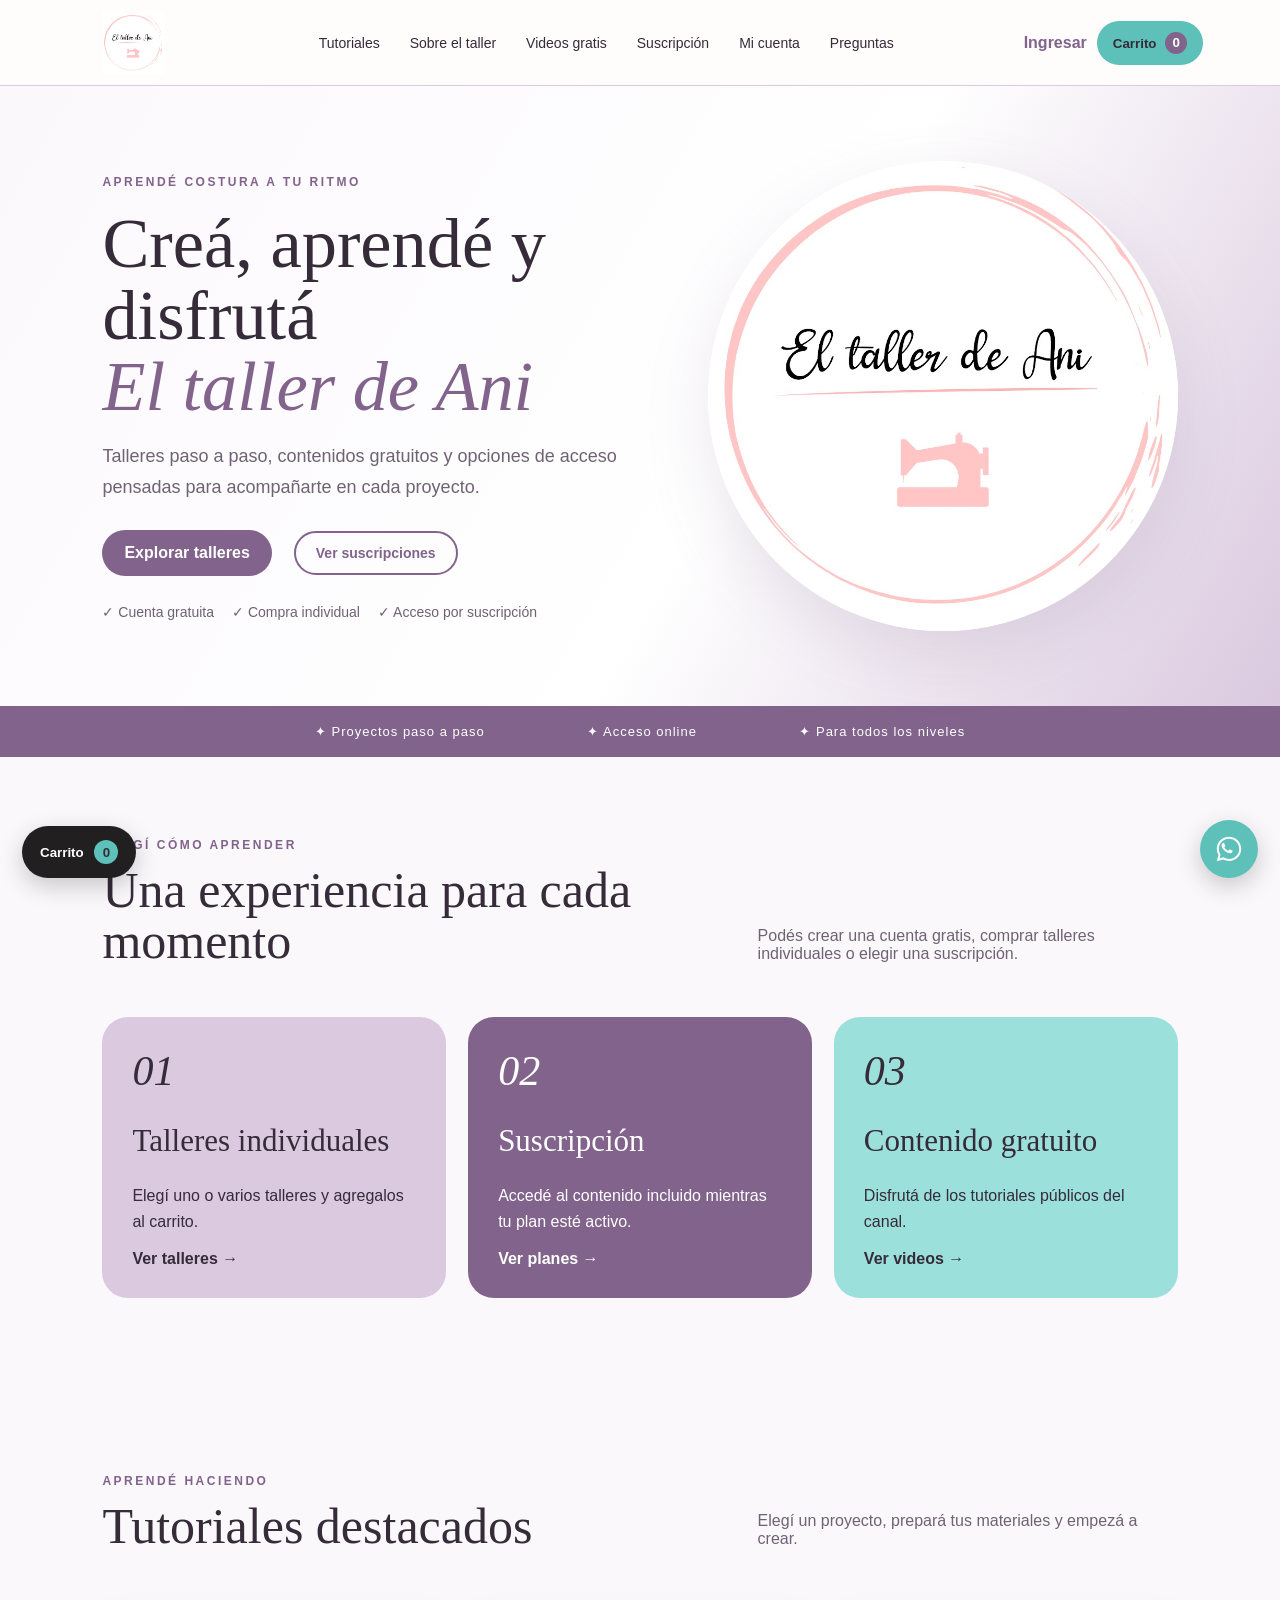
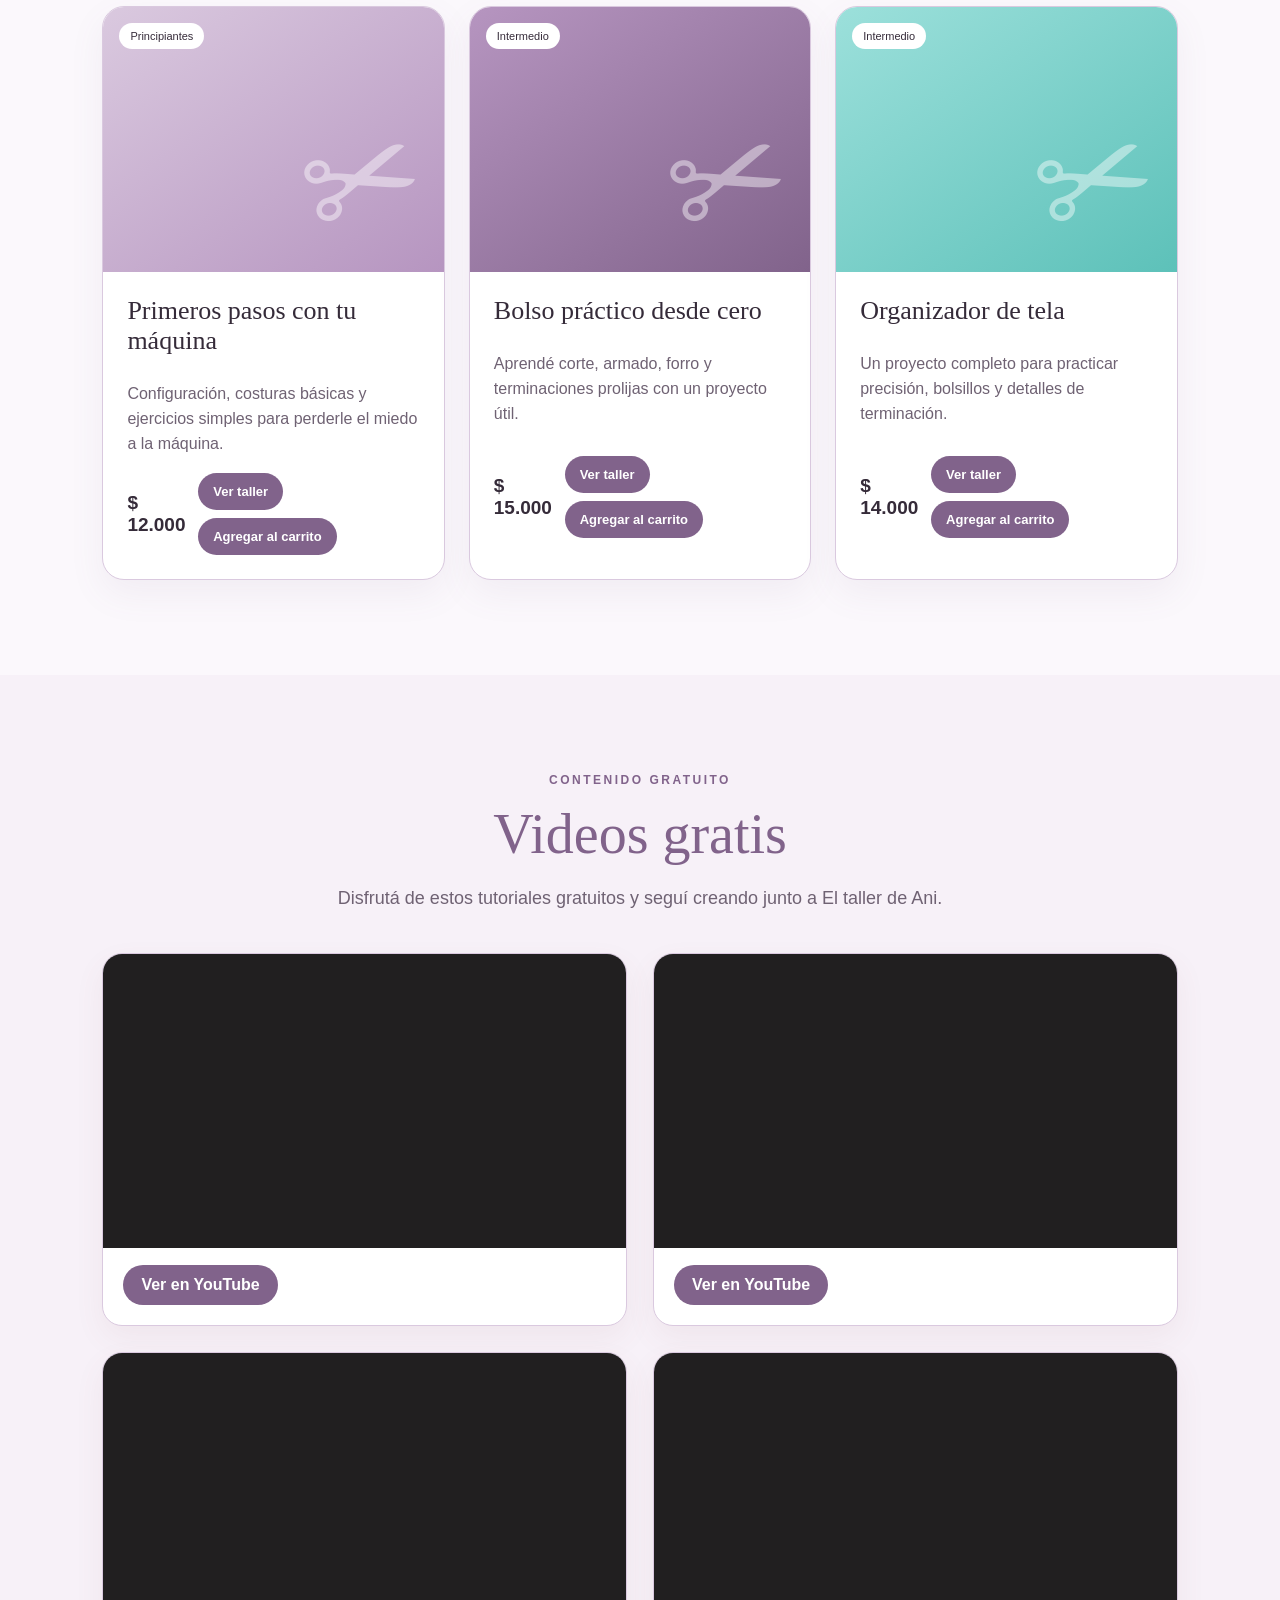
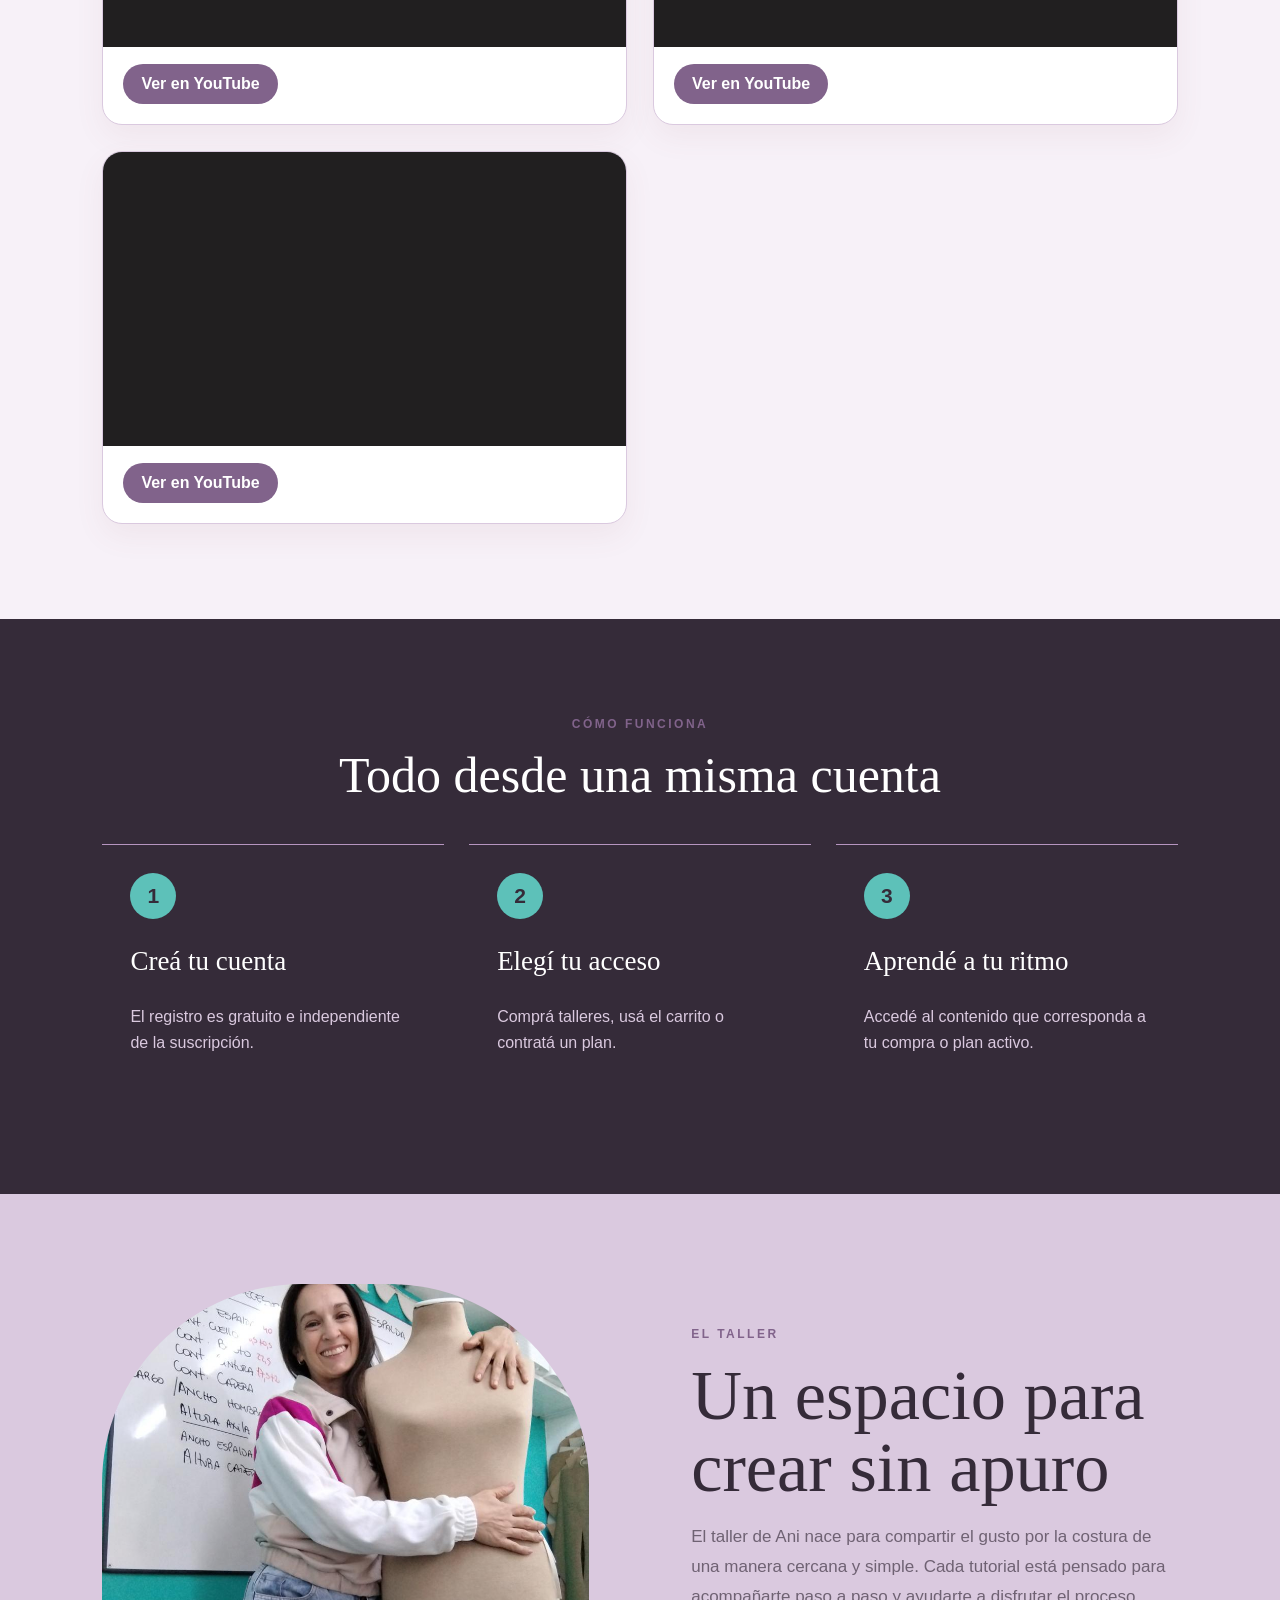
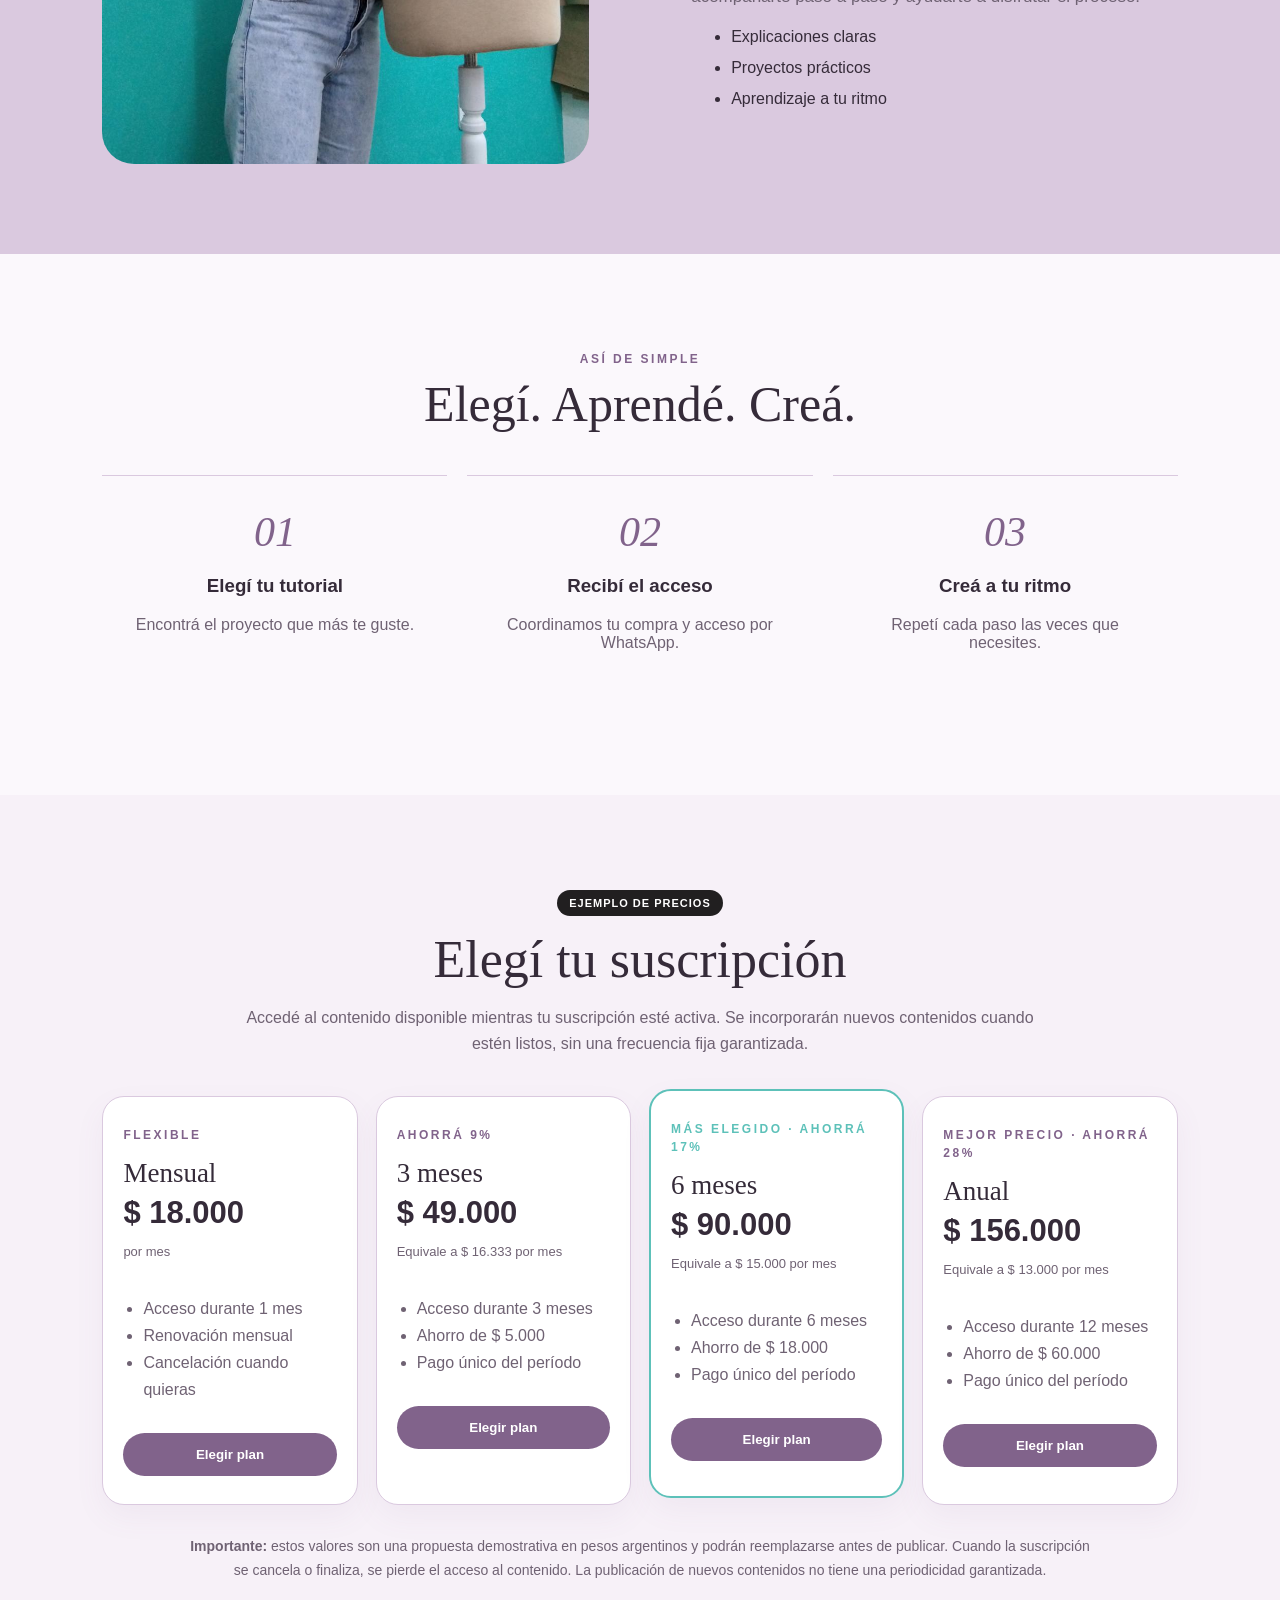
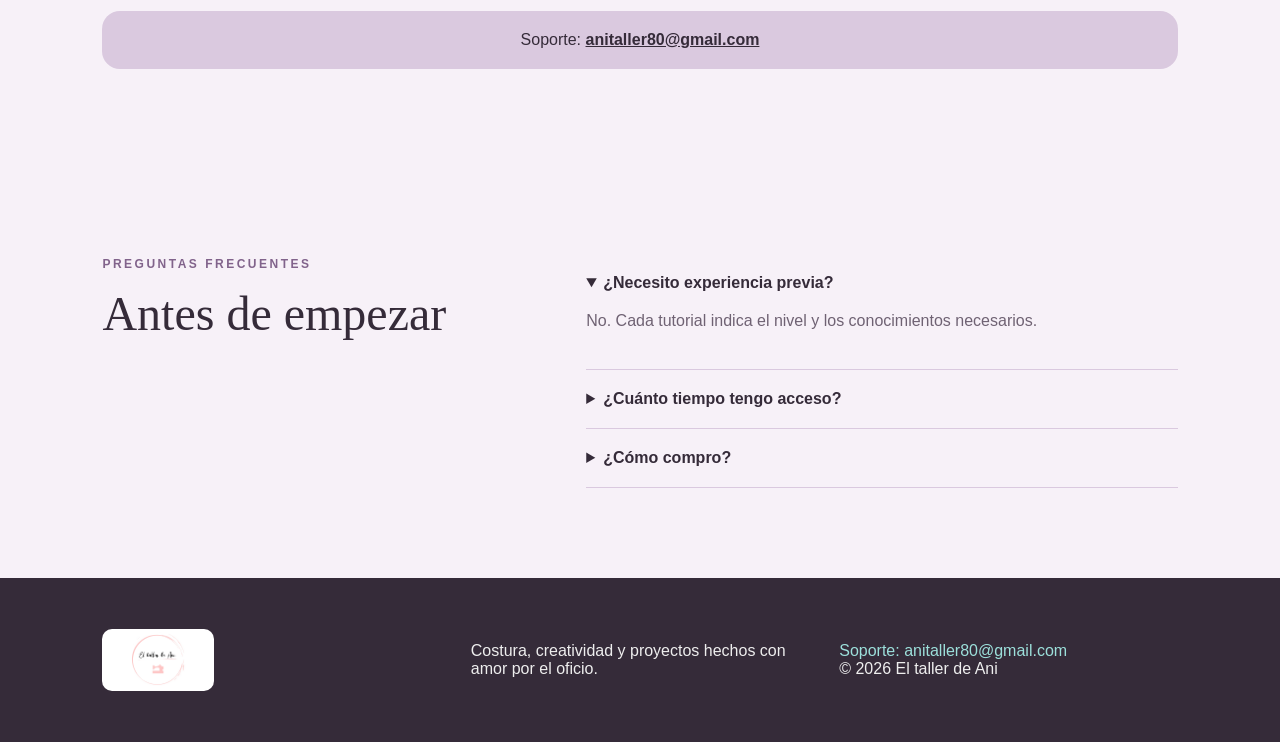
==== commit ce0b2c56: "Add files via upload" ====
--- a/index.html
+++ b/index.html
@@ -1,7 +1,7 @@
 <!doctype html><html lang="es"><head><meta charset="utf-8"><meta name="viewport" content="width=device-width,initial-scale=1"><title>El taller de Ani</title><link rel="stylesheet" href="styles.css"></head><body>
-<header><a class="brand" href="#inicio"><img class="brand-logo" src="assets/logo-taller-ani.png" alt="El taller de Ani"></a><nav><a href="#cursos">Tutoriales</a><a href="#sobre">Sobre el taller</a><a href="#gratis">Videos gratis</a><a href="#suscripcion">Suscripción</a><a href="#faq">Preguntas</a></nav><a class="btn small" href="#cursos">Ver tutoriales</a></header>
-<main id="inicio"><section class="hero"><div><span class="eyebrow">COSTURA · CREATIVIDAD · A TU RITMO</span><h1>Creá con tus manos.<br><em>Aprendé a coser conmigo.</em></h1><p>Tutoriales claros y prácticos para transformar telas e ideas en proyectos únicos, desde casa y a tu ritmo.</p><div class="actions"><a class="btn" href="#cursos">Descubrir tutoriales</a><a class="ghost" href="#sobre">Conocer el taller</a></div></div><div class="logo-card"><img class="hero-logo" src="assets/logo-taller-ani.png" alt="Logo El taller de Ani"></div></section>
-<section class="strip"><span>✦ Proyectos paso a paso</span><span>✦ Acceso online</span><span>✦ Para todos los niveles</span></section>
+<header><a class="brand" href="#inicio"><img class="brand-logo" src="assets/logo-taller-ani.jpg" alt="El taller de Ani"></a><nav><a href="#cursos">Tutoriales</a><a href="#sobre">Sobre el taller</a><a href="#gratis">Videos gratis</a><a href="#suscripcion">Suscripción</a><a href="cuenta.html">Mi cuenta</a><a href="#faq">Preguntas</a></nav><div class="header-actions"><a class="account-link" href="cuenta.html">Ingresar</a><button class="header-cart" id="headerCart" type="button" aria-label="Abrir carrito">Carrito <span id="headerCartCount">0</span></button></div></header>
+<main id="inicio"><section class="hero platform-hero"><div class="hero-copy"><span class="eyebrow">APRENDÉ COSTURA A TU RITMO</span><h1>Creá, aprendé y disfrutá<br><em>El taller de Ani</em></h1><p>Talleres paso a paso, contenidos gratuitos y opciones de acceso pensadas para acompañarte en cada proyecto.</p><div class="actions"><a class="btn" href="#cursos">Explorar talleres</a><a class="ghost hero-secondary" href="#suscripcion">Ver suscripciones</a></div><div class="hero-benefits"><span>✓ Cuenta gratuita</span><span>✓ Compra individual</span><span>✓ Acceso por suscripción</span></div></div><div class="logo-card"><img class="hero-logo" src="assets/logo-taller-ani.jpg" alt="Logo El taller de Ani"></div></section>
+<section class="strip"><span>✦ Proyectos paso a paso</span><span>✦ Acceso online</span><span>✦ Para todos los niveles</span></section><section class="paths section"><div class="section-head"><div><span class="eyebrow">ELEGÍ CÓMO APRENDER</span><h2>Una experiencia para cada momento</h2></div><p>Podés crear una cuenta gratis, comprar talleres individuales o elegir una suscripción.</p></div><div class="path-grid"><a class="path-card path-workshops" href="#cursos"><span>01</span><h3>Talleres individuales</h3><p>Elegí uno o varios talleres y agregalos al carrito.</p><b>Ver talleres →</b></a><a class="path-card path-club" href="#suscripcion"><span>02</span><h3>Suscripción</h3><p>Accedé al contenido incluido mientras tu plan esté activo.</p><b>Ver planes →</b></a><a class="path-card path-free" href="#gratis"><span>03</span><h3>Contenido gratuito</h3><p>Disfrutá de los tutoriales públicos del canal.</p><b>Ver videos →</b></a></div></section>
 <section id="cursos" class="section"><div class="section-head"><div><span class="eyebrow">APRENDÉ HACIENDO</span><h2>Tutoriales destacados</h2></div><p>Elegí un proyecto, prepará tus materiales y empezá a crear.</p></div><div class="grid">
 <article class="course-card" data-url="taller.html?taller=maquina" tabindex="0" role="link"><div class="thumb t1"><span>Principiantes</span></div><div class="card-body"><h3>Primeros pasos con tu máquina</h3><p>Configuración, costuras básicas y ejercicios simples para perderle el miedo a la máquina.</p><div class="card-foot"><b>$ 12.000</b><div class="course-actions"><a class="course-more" href="taller.html?taller=maquina">Ver taller</a><button class="course-more add-cart" type="button" data-title="Primeros pasos con tu máquina" data-price="12000">Agregar al carrito</button></div></div></div></article>
 <article class="course-card" data-url="taller.html?taller=bolso" tabindex="0" role="link"><div class="thumb t2"><span>Intermedio</span></div><div class="card-body"><h3>Bolso práctico desde cero</h3><p>Aprendé corte, armado, forro y terminaciones prolijas con un proyecto útil.</p><div class="card-foot"><b>$ 15.000</b><div class="course-actions"><a class="course-more" href="taller.html?taller=bolso">Ver taller</a><button class="course-more add-cart" type="button" data-title="Bolso práctico desde cero" data-price="15000">Agregar al carrito</button></div></div></div></article>
@@ -11,6 +11,7 @@
 <div class="free-intro"><span class="eyebrow">CONTENIDO GRATUITO</span><h2>Videos gratis</h2><p>Disfrutá de estos tutoriales gratuitos y seguí creando junto a El taller de Ani.</p></div>
 <div class="yt-grid"><article class="yt-card"><div class="yt-frame"><iframe src="https://www.youtube-nocookie.com/embed/XAJgy2nmhY8" title="Video gratuito 1 de El taller de Ani" loading="lazy" allow="accelerometer; autoplay; clipboard-write; encrypted-media; gyroscope; picture-in-picture; web-share" allowfullscreen></iframe></div><a href="https://youtu.be/XAJgy2nmhY8" target="_blank" rel="noopener noreferrer">Ver en YouTube</a></article><article class="yt-card"><div class="yt-frame"><iframe src="https://www.youtube-nocookie.com/embed/nY2L-3iIUX0" title="Video gratuito 2 de El taller de Ani" loading="lazy" allow="accelerometer; autoplay; clipboard-write; encrypted-media; gyroscope; picture-in-picture; web-share" allowfullscreen></iframe></div><a href="https://youtu.be/nY2L-3iIUX0" target="_blank" rel="noopener noreferrer">Ver en YouTube</a></article><article class="yt-card"><div class="yt-frame"><iframe src="https://www.youtube-nocookie.com/embed/9LgIcIN9DOo" title="Video gratuito 3 de El taller de Ani" loading="lazy" allow="accelerometer; autoplay; clipboard-write; encrypted-media; gyroscope; picture-in-picture; web-share" allowfullscreen></iframe></div><a href="https://youtu.be/9LgIcIN9DOo" target="_blank" rel="noopener noreferrer">Ver en YouTube</a></article><article class="yt-card"><div class="yt-frame"><iframe src="https://www.youtube-nocookie.com/embed/204untxa9fY" title="Video gratuito 4 de El taller de Ani" loading="lazy" allow="accelerometer; autoplay; clipboard-write; encrypted-media; gyroscope; picture-in-picture; web-share" allowfullscreen></iframe></div><a href="https://youtu.be/204untxa9fY" target="_blank" rel="noopener noreferrer">Ver en YouTube</a></article><article class="yt-card"><div class="yt-frame"><iframe src="https://www.youtube-nocookie.com/embed/bWo-7KtbhZg" title="Video gratuito 5 de El taller de Ani" loading="lazy" allow="accelerometer; autoplay; clipboard-write; encrypted-media; gyroscope; picture-in-picture; web-share" allowfullscreen></iframe></div><a href="https://youtu.be/bWo-7KtbhZg" target="_blank" rel="noopener noreferrer">Ver en YouTube</a></article></div>
 </section>
+<section class="how-platform section"><div class="how-title"><span class="eyebrow">CÓMO FUNCIONA</span><h2>Todo desde una misma cuenta</h2></div><div class="platform-steps"><div><b>1</b><h3>Creá tu cuenta</h3><p>El registro es gratuito e independiente de la suscripción.</p></div><div><b>2</b><h3>Elegí tu acceso</h3><p>Comprá talleres, usá el carrito o contratá un plan.</p></div><div><b>3</b><h3>Aprendé a tu ritmo</h3><p>Accedé al contenido que corresponda a tu compra o plan activo.</p></div></div></section>
 <section id="sobre" class="about"><div class="sew-visual"><img src="assets/taller-real.jpg" alt="Foto real del taller de costura" loading="lazy"></div><div><span class="eyebrow">EL TALLER</span><h2>Un espacio para crear sin apuro</h2><p>El taller de Ani nace para compartir el gusto por la costura de una manera cercana y simple. Cada tutorial está pensado para acompañarte paso a paso y ayudarte a disfrutar el proceso.</p><ul><li>Explicaciones claras</li><li>Proyectos prácticos</li><li>Aprendizaje a tu ritmo</li></ul></div></section>
 <section class="section how"><span class="eyebrow">ASÍ DE SIMPLE</span><h2>Elegí. Aprendé. Creá.</h2><div class="steps"><div><b>01</b><h3>Elegí tu tutorial</h3><p>Encontrá el proyecto que más te guste.</p></div><div><b>02</b><h3>Recibí el acceso</h3><p>Coordinamos tu compra y acceso por WhatsApp.</p></div><div><b>03</b><h3>Creá a tu ritmo</h3><p>Repetí cada paso las veces que necesites.</p></div></div></section>
 <section id="suscripcion" class="plans section"><div class="plans-head"><span class="demo-label">EJEMPLO DE PRECIOS</span><h2>Elegí tu suscripción</h2><p>Accedé al contenido disponible mientras tu suscripción esté activa. Se incorporarán nuevos contenidos cuando estén listos, sin una frecuencia fija garantizada.</p></div><div class="plans-grid">
@@ -20,6 +21,6 @@
 <article class="plan"><span class="eyebrow">MEJOR PRECIO · AHORRÁ 28%</span><h3>Anual</h3><div class="price">$ 156.000</div><p class="equiv">Equivale a $ 13.000 por mes</p><ul><li>Acceso durante 12 meses</li><li>Ahorro de $ 60.000</li><li>Pago único del período</li></ul><button type="button" onclick="subscription('Anual','$ 156.000')">Elegir plan</button></article>
 </div><p class="plans-note"><strong>Importante:</strong> estos valores son una propuesta demostrativa en pesos argentinos y podrán reemplazarse antes de publicar. Cuando la suscripción se cancela o finaliza, se pierde el acceso al contenido. La publicación de nuevos contenidos no tiene una periodicidad garantizada.</p><div class="support-box">Soporte: <a href="mailto:anitaller80@gmail.com">anitaller80@gmail.com</a></div></section>
 <section id="faq" class="faq"><div><span class="eyebrow">PREGUNTAS FRECUENTES</span><h2>Antes de empezar</h2></div><div class="questions"><details open><summary>¿Necesito experiencia previa?</summary><p>No. Cada tutorial indica el nivel y los conocimientos necesarios.</p></details><details><summary>¿Cuánto tiempo tengo acceso?</summary><p>Podés definir aquí las condiciones de acceso de cada curso antes de publicarlo.</p></details><details><summary>¿Cómo compro?</summary><p>Elegí un tutorial y el botón de compra abrirá WhatsApp con el mensaje preparado.</p></details></div></section></main>
-<footer><div class="brand footer-brand"><img class="brand-logo" src="assets/logo-taller-ani.png" alt="El taller de Ani"></div><p>Costura, creatividad y proyectos hechos con amor por el oficio.</p><p>© 2026 El taller de Ani</p></footer>
+<footer><div class="brand footer-brand"><img class="brand-logo" src="assets/logo-taller-ani.jpg" alt="El taller de Ani"></div><p>Costura, creatividad y proyectos hechos con amor por el oficio.</p><p><a class="footer-support" href="mailto:anitaller80@gmail.com">Soporte: anitaller80@gmail.com</a><br>© 2026 El taller de Ani</p></footer>
 <a class="wa" href="https://wa.me/5493329634879?text=Hola%20Ani%2C%20quiero%20consultar%20por%20los%20tutoriales" target="_blank" aria-label="WhatsApp"><svg viewBox="0 0 32 32" aria-hidden="true"><path fill="currentColor" d="M19.11 17.37c-.29-.15-1.71-.84-1.97-.94-.26-.1-.45-.15-.64.15-.19.29-.74.94-.9 1.13-.17.19-.33.22-.62.07-.29-.15-1.22-.45-2.32-1.43-.86-.77-1.44-1.71-1.61-2-.17-.29-.02-.45.13-.59.13-.13.29-.33.44-.5.15-.17.19-.29.29-.49.1-.19.05-.37-.02-.52-.07-.15-.64-1.54-.88-2.11-.23-.56-.47-.48-.64-.49h-.55c-.19 0-.5.07-.76.37-.26.29-1  .98-1 2.4s1.03 2.78 1.18 2.98c.15.19 2.03 3.1 4.92 4.35.69.3 1.22.47 1.64.6.69.22 1.32.19 1.82.12.56-.08 1.71-.7 1.95-1.37.24-.67.24-1.25.17-1.37-.07-.12-.26-.19-.55-.34z"/><path fill="currentColor" d="M16.02 3C8.84 3 3 8.76 3 15.85c0 2.27.6 4.49 1.74 6.43L3 29l6.9-1.79a13.1 13.1 0 0 0 6.11 1.53h.01C23.2 28.74 29 22.98 29 15.89 29 8.79 23.2 3 16.02 3zm0 23.57h-.01a10.9 10.9 0 0 1-5.56-1.51l-.4-.23-4.09 1.06 1.09-3.95-.26-.41a10.65 10.65 0 0 1-1.65-5.68c0-5.9 4.88-10.7 10.89-10.7 6 0 10.88 4.81 10.88 10.72 0 5.9-4.89 10.7-10.89 10.7z"/></svg></a>
 <button class="cart-fab" id="cartFab" type="button">Carrito <span class="cart-count" id="cartCount">0</span></button><div class="cart-panel" id="cartPanel" aria-hidden="true"><aside class="cart-box"><div class="cart-top"><h2>Tu carrito</h2><button class="cart-close" id="cartClose" type="button">Cerrar</button></div><p class="demo-label">CURSOS DE EJEMPLO</p><div class="cart-items" id="cartItems"></div><div class="cart-total"><span>Total</span><span id="cartTotal">$ 0</span></div><a class="btn cart-checkout" id="cartCheckout" href="#" target="_blank">Consultar compra por WhatsApp</a></aside></div><script src="app.js"></script><script src="carrito.js"></script><script>document.querySelectorAll(".course-card").forEach(c=>{c.addEventListener("click",e=>{if(!e.target.closest("a,button")) location.href=c.dataset.url});c.addEventListener("keydown",e=>{if(e.key==="Enter") location.href=c.dataset.url})});</script></body></html>
--- a/styles.css
+++ b/styles.css
@@ -12,16 +12,5 @@
 /* Palette El taller de Ani: #81638b #b695c0 #dac9df #5dc1b9 #9ce0db */
 .btn,button,.course-more,.yt-card>a{background:#81638b}.eyebrow{color:#81638b}.strip{background:#81638b}.support-box{background:#dac9df}.plan.featured{border-color:#5dc1b9}.plan.featured .eyebrow{color:#5dc1b9}.cart-count{background:#5dc1b9;color:#352b39}.free-videos{background:#f7f1f8}.youtube-main{background:#5dc1b9}.wa{background:#5dc1b9}.thumb.t1{background:linear-gradient(145deg,#dac9df,#b695c0)}.thumb.t2{background:linear-gradient(145deg,#b695c0,#81638b)}.thumb.t3{background:linear-gradient(145deg,#9ce0db,#5dc1b9)}.hero{background:linear-gradient(120deg,#fbf8fc 0%,#fff 58%,#dac9df 100%)}.sew-visual{background:linear-gradient(160deg,#b695c0,#9ce0db)}
 
-/* Ajustes solicitados: logo transparente, WhatsApp centrado y efectos delicados */
-header .brand-logo{background:transparent!important;border-radius:0!important;padding:0!important;object-fit:contain}
-.logo-card{display:grid;place-items:center}.hero-logo{background:transparent!important;box-shadow:none!important;border-radius:0!important;object-fit:contain}
-footer .brand-logo,.footer-brand .brand-logo{background:transparent!important;border-radius:0!important;padding:0!important}
-.wa{display:flex!important;align-items:center!important;justify-content:center!important;padding:0!important;line-height:1!important}
-.wa svg{display:block!important;width:31px!important;height:31px!important;margin:0!important;transform:none!important;flex:none}
-header nav a{position:relative;display:inline-block;padding:10px 5px;transition:color .22s ease,transform .22s ease,letter-spacing .22s ease}
-header nav a::after{content:'';position:absolute;left:50%;right:50%;bottom:3px;height:2px;background:#5dc1b9;border-radius:999px;transition:left .22s ease,right .22s ease}
-header nav a:hover,header nav a:focus-visible{color:#81638b;transform:translateY(-1px) scale(1.045);letter-spacing:.15px}
-header nav a:hover::after,header nav a:focus-visible::after{left:5px;right:5px}
-header .btn{transition:transform .22s ease,box-shadow .22s ease,background-color .22s ease}
-header .btn:hover,header .btn:focus-visible{transform:translateY(-2px) scale(1.035);box-shadow:0 8px 20px rgba(129,99,139,.24);background:#5dc1b9}
-@media (prefers-reduced-motion:reduce){header nav a,header nav a::after,header .btn{transition:none!important;transform:none!important}}
+/* Platform-style home redesign inspired by strong course-commerce UX */
+header{height:auto;min-height:86px;gap:22px}.header-actions{display:flex;gap:10px;align-items:center}.account-link{color:#81638b;font-weight:800;text-decoration:none}.header-cart{padding:11px 16px;background:#5dc1b9;color:#352b39}.header-cart span{display:inline-grid;place-items:center;background:#81638b;color:#fff;border-radius:999px;min-width:22px;height:22px;margin-left:5px}.platform-hero{min-height:620px}.hero-secondary{border:2px solid #81638b;padding:12px 20px;border-radius:999px;color:#81638b;font-weight:800}.hero-benefits{display:flex;flex-wrap:wrap;gap:18px;margin-top:28px;color:#6f6273;font-size:14px}.paths{padding-top:78px;padding-bottom:78px}.path-grid{display:grid;grid-template-columns:repeat(3,1fr);gap:22px;margin-top:38px}.path-card{min-height:280px;border-radius:26px;padding:30px;text-decoration:none;color:#352b39;display:flex;flex-direction:column;transition:.2s ease}.path-card:hover{transform:translateY(-6px);box-shadow:0 20px 45px #81638b20}.path-card span{font:italic 42px Georgia,serif}.path-card h3{font:31px Georgia,serif;margin:28px 0 8px}.path-card p{line-height:1.6;flex:1}.path-card b{color:#352b39}.path-workshops{background:#dac9df}.path-club{background:#81638b;color:#fff}.path-club b{color:#fff}.path-free{background:#9ce0db}.how-platform{background:#352b39;color:#fff}.how-title{text-align:center}.how-platform h2{font:50px Georgia,serif;margin:14px 0 40px}.platform-steps{display:grid;grid-template-columns:repeat(3,1fr);gap:25px}.platform-steps>div{border-top:1px solid #b695c0;padding:28px}.platform-steps b{display:grid;place-items:center;width:46px;height:46px;border-radius:50%;background:#5dc1b9;color:#352b39;font-size:21px}.platform-steps h3{font:27px Georgia,serif}.platform-steps p{color:#dac9df;line-height:1.6}.footer-support{color:#9ce0db;text-decoration:none}.course-card .card-body{display:flex;flex-direction:column;min-height:290px}.course-card .card-foot{margin-top:auto}.plans-grid .plan{box-shadow:0 12px 30px #81638b10}.free-videos .yt-card{transition:.2s ease}.free-videos .yt-card:hover{transform:translateY(-4px)}@media(max-width:1000px){header nav{gap:15px}.path-grid{grid-template-columns:1fr}.path-card{min-height:230px}}@media(max-width:820px){.header-actions .account-link{display:none}.header-cart{font-size:12px;padding:10px}.platform-steps{grid-template-columns:1fr}.platform-hero{padding-top:55px}.hero-benefits{display:grid}.how-platform h2{font-size:39px}}
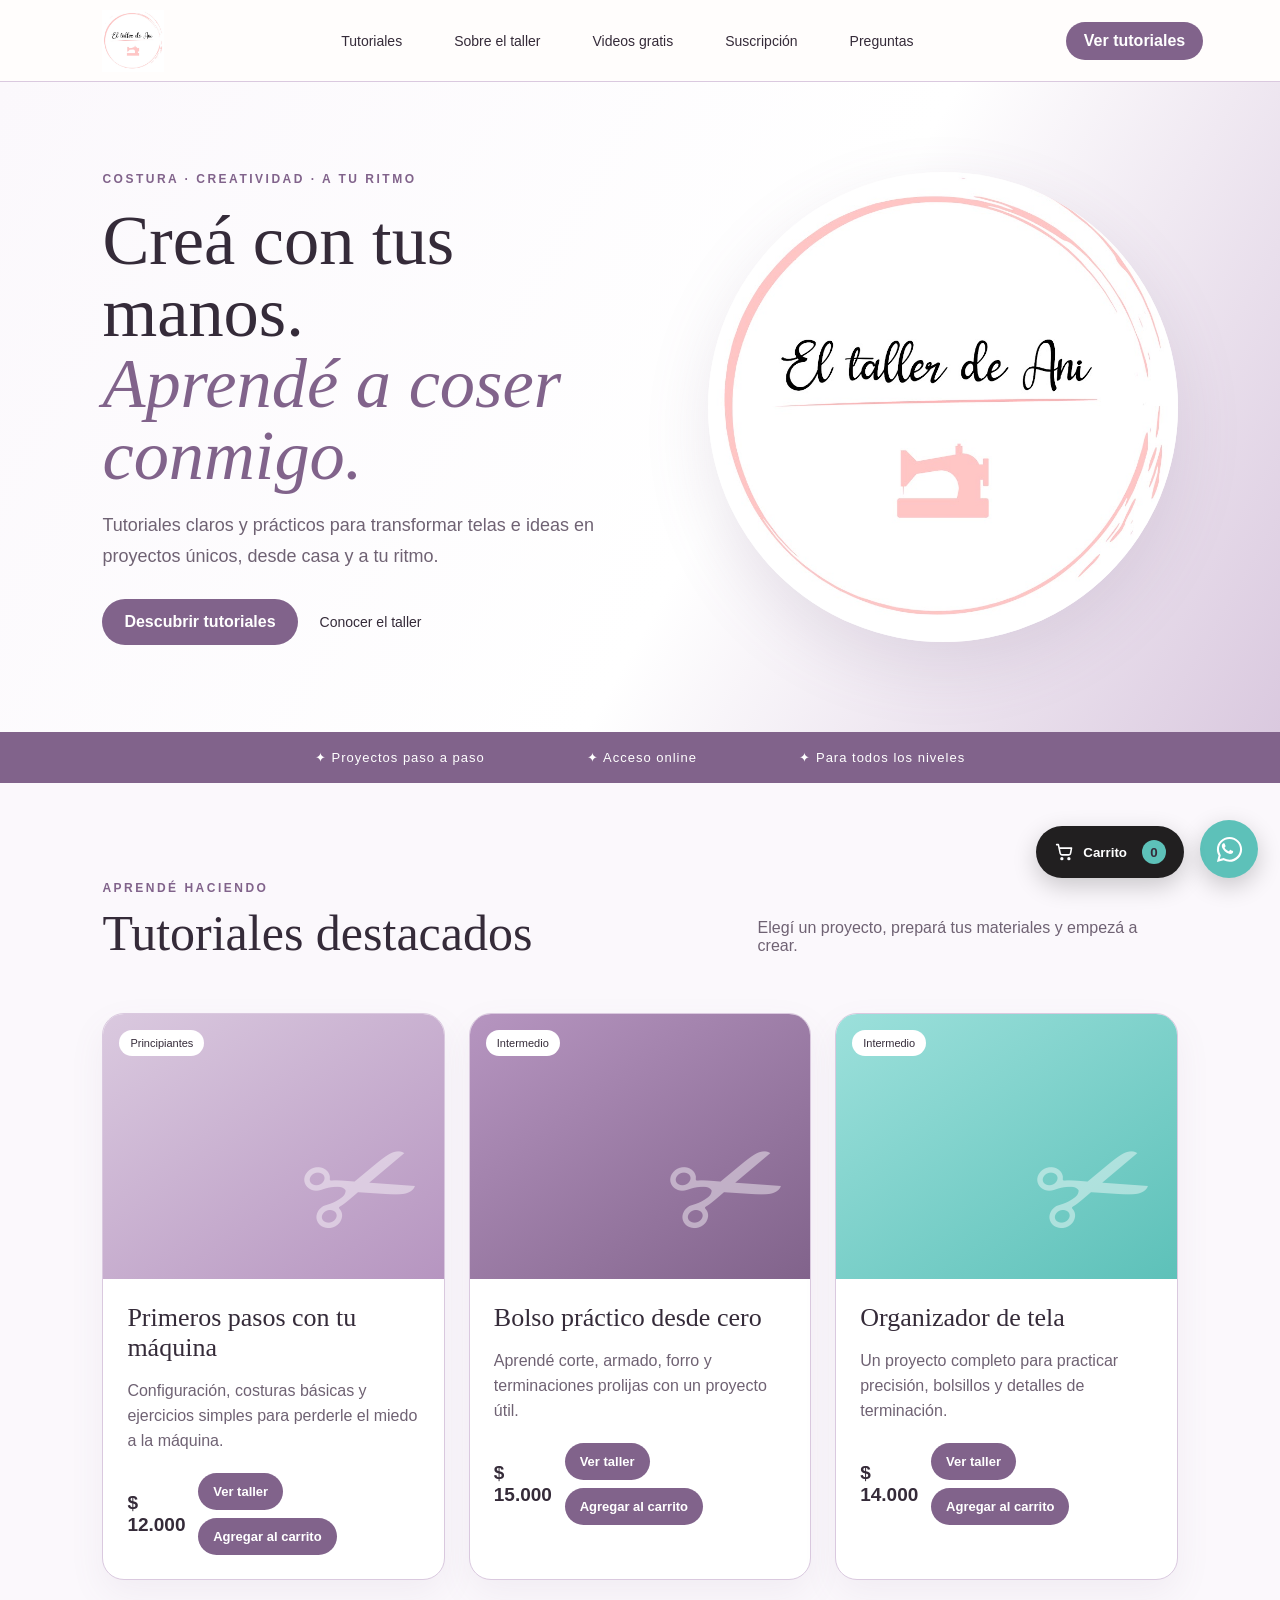
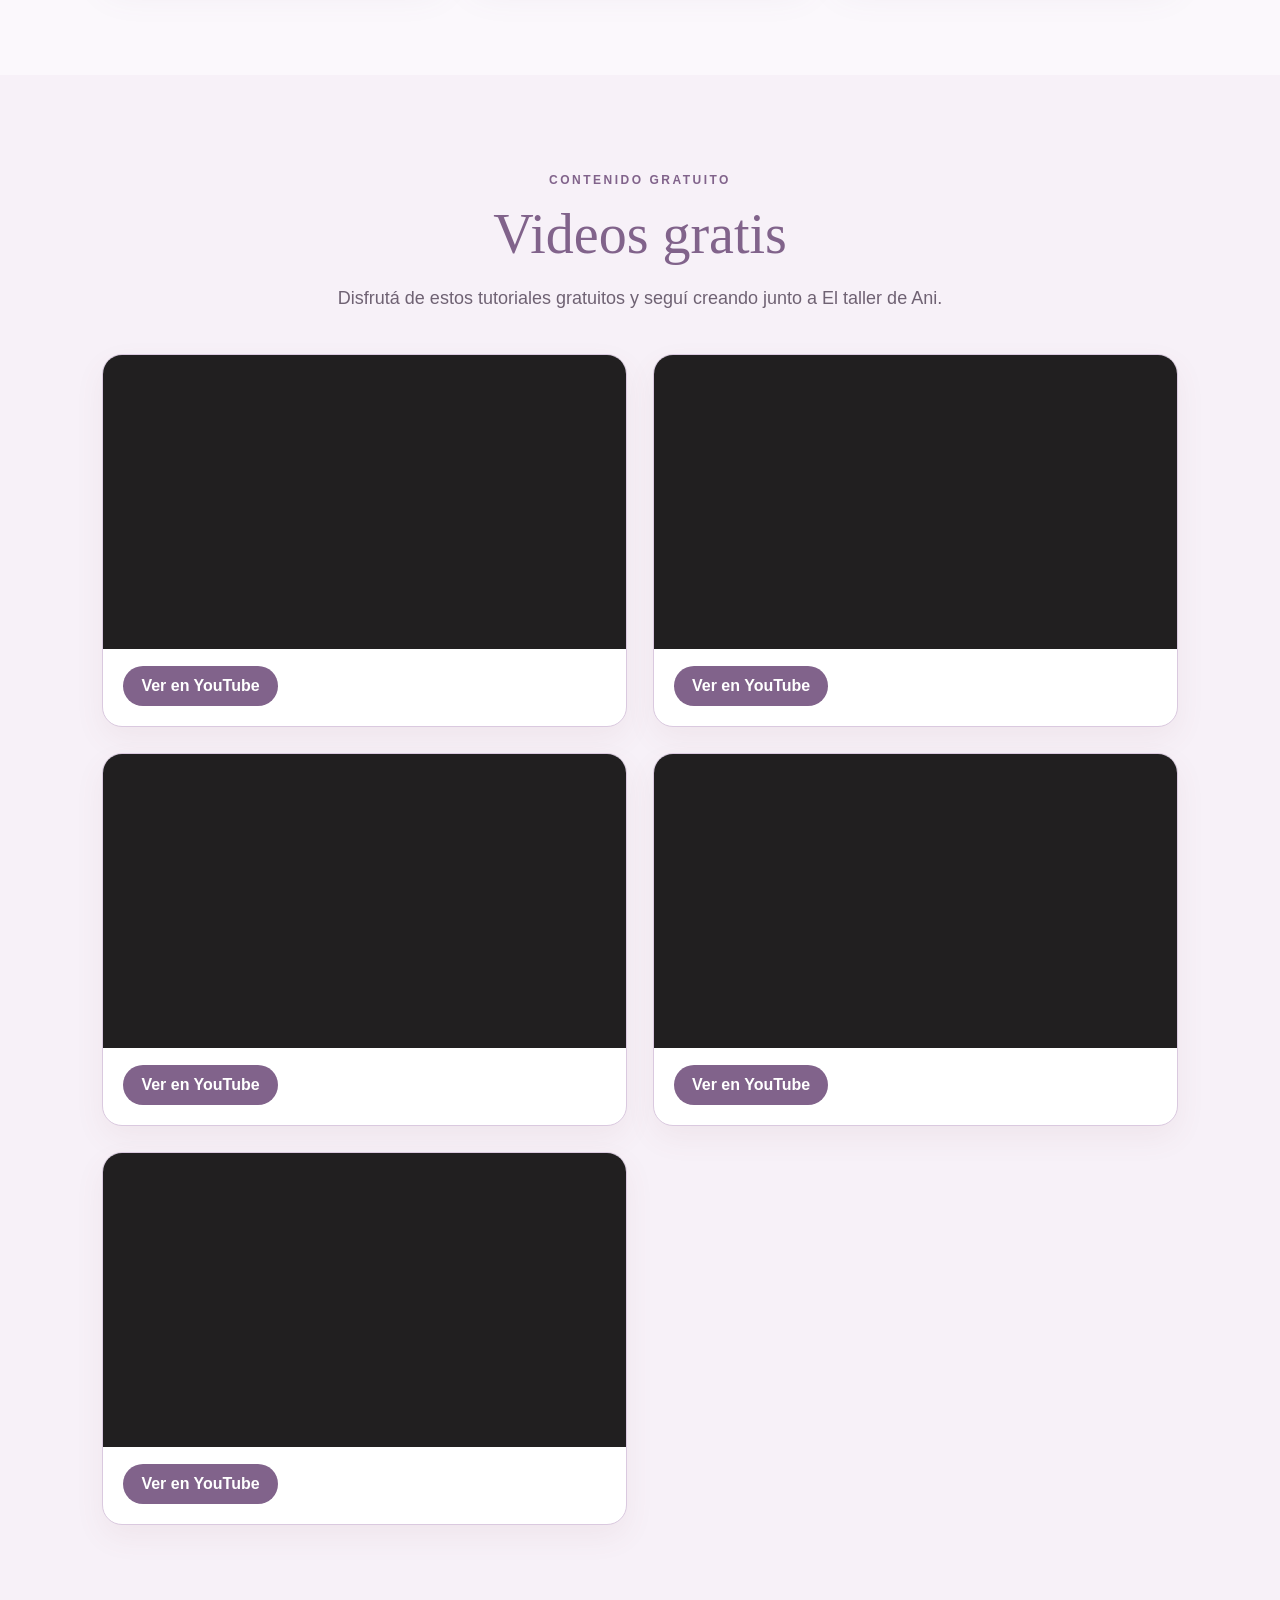
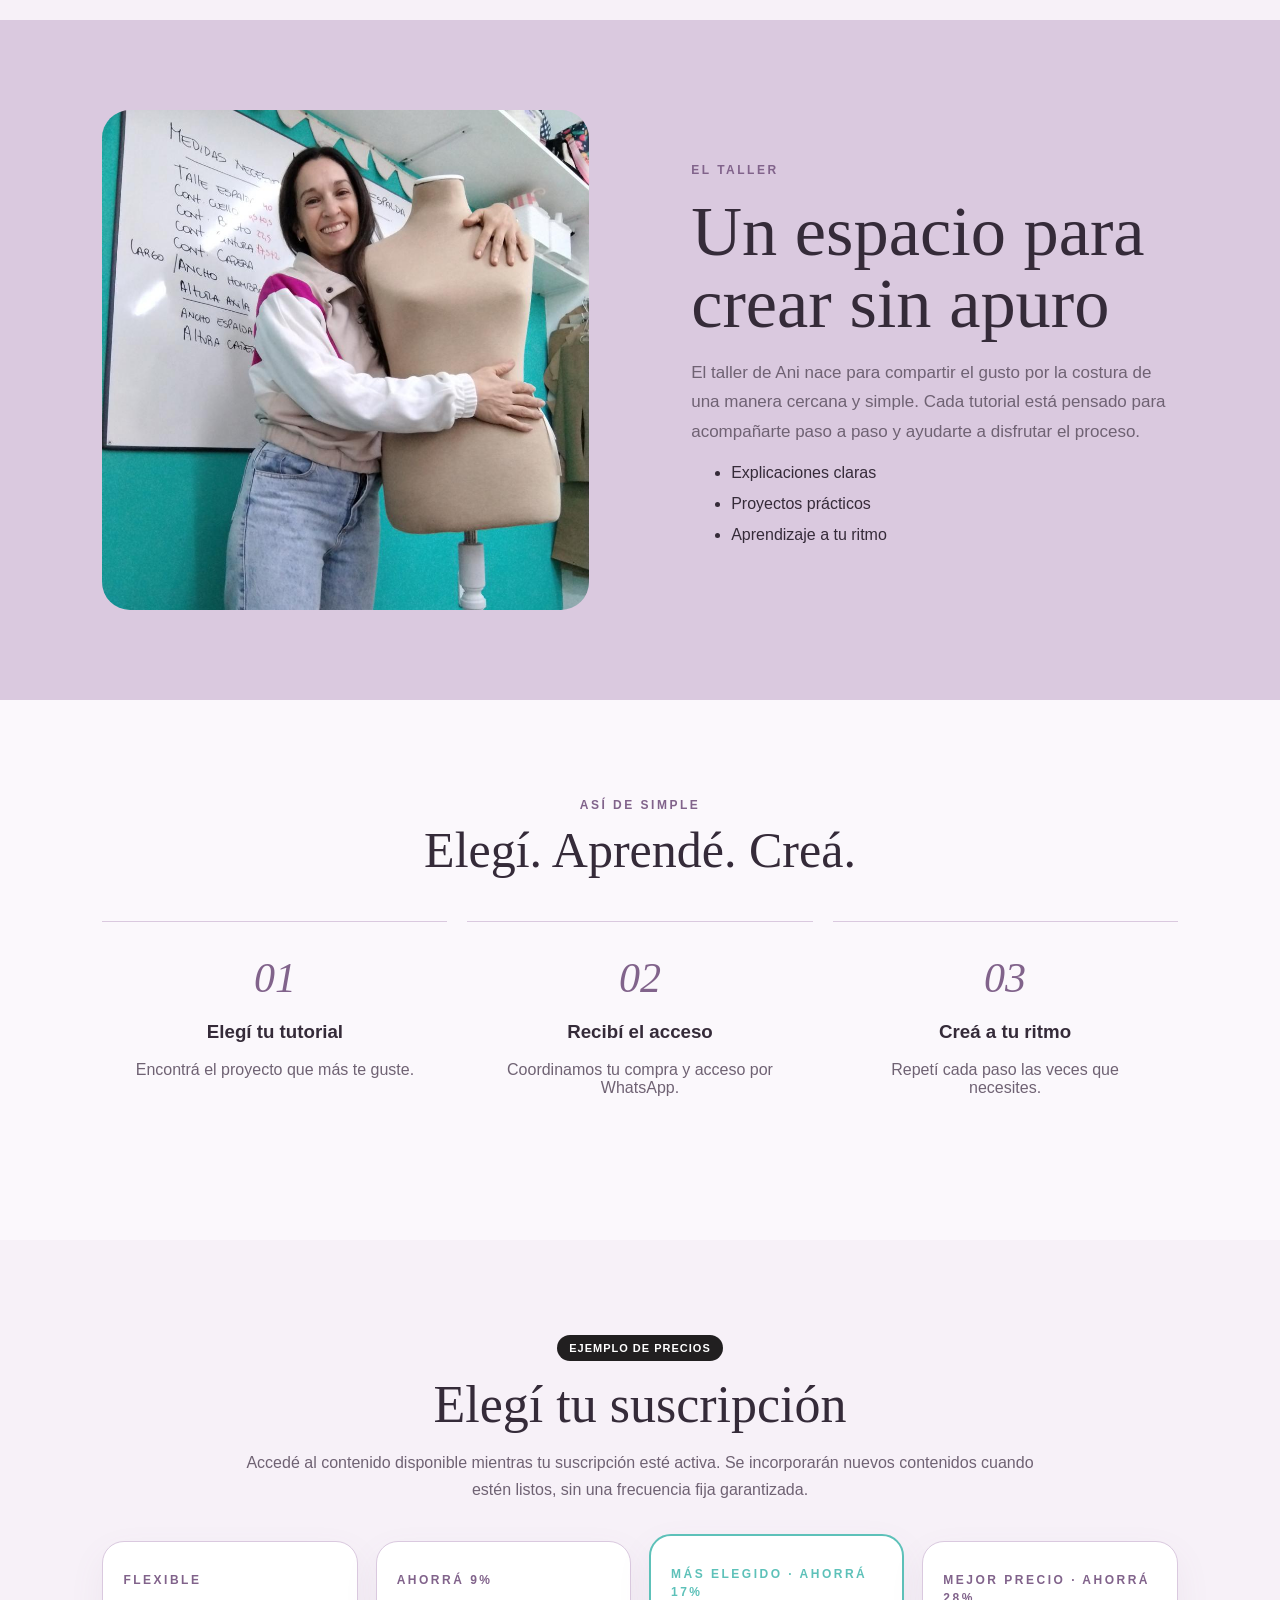
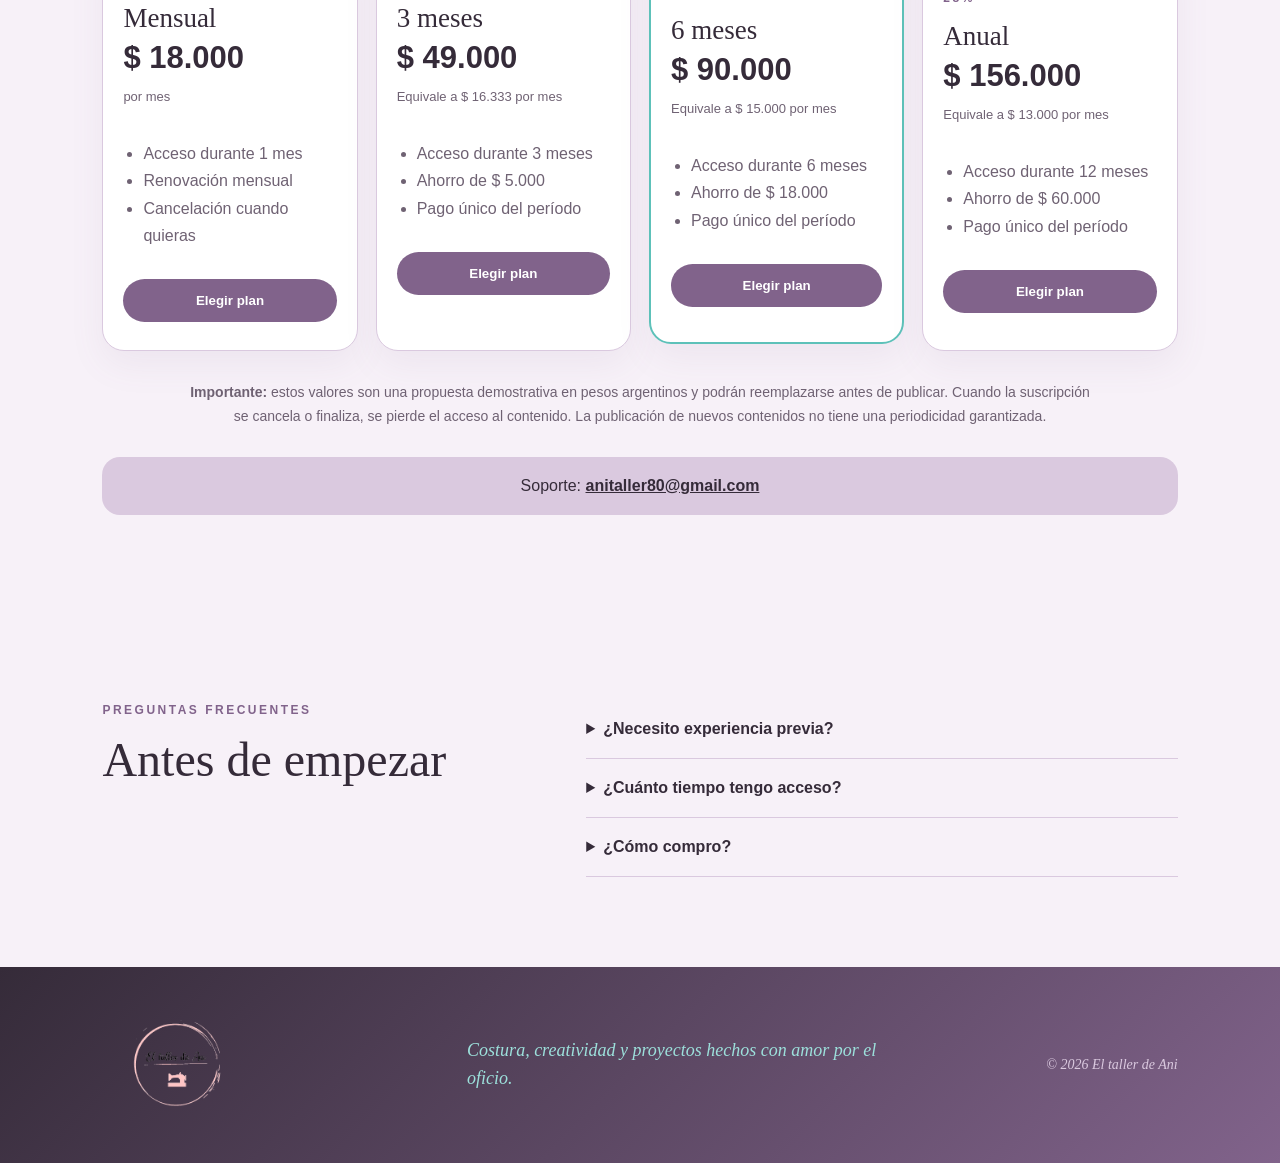
==== commit ad1bf8fc: "Add files via upload" ====
--- a/index.html
+++ b/index.html
@@ -1,7 +1,7 @@
 <!doctype html><html lang="es"><head><meta charset="utf-8"><meta name="viewport" content="width=device-width,initial-scale=1"><title>El taller de Ani</title><link rel="stylesheet" href="styles.css"></head><body>
-<header><a class="brand" href="#inicio"><img class="brand-logo" src="assets/logo-taller-ani.jpg" alt="El taller de Ani"></a><nav><a href="#cursos">Tutoriales</a><a href="#sobre">Sobre el taller</a><a href="#gratis">Videos gratis</a><a href="#suscripcion">Suscripción</a><a href="cuenta.html">Mi cuenta</a><a href="#faq">Preguntas</a></nav><div class="header-actions"><a class="account-link" href="cuenta.html">Ingresar</a><button class="header-cart" id="headerCart" type="button" aria-label="Abrir carrito">Carrito <span id="headerCartCount">0</span></button></div></header>
-<main id="inicio"><section class="hero platform-hero"><div class="hero-copy"><span class="eyebrow">APRENDÉ COSTURA A TU RITMO</span><h1>Creá, aprendé y disfrutá<br><em>El taller de Ani</em></h1><p>Talleres paso a paso, contenidos gratuitos y opciones de acceso pensadas para acompañarte en cada proyecto.</p><div class="actions"><a class="btn" href="#cursos">Explorar talleres</a><a class="ghost hero-secondary" href="#suscripcion">Ver suscripciones</a></div><div class="hero-benefits"><span>✓ Cuenta gratuita</span><span>✓ Compra individual</span><span>✓ Acceso por suscripción</span></div></div><div class="logo-card"><img class="hero-logo" src="assets/logo-taller-ani.jpg" alt="Logo El taller de Ani"></div></section>
-<section class="strip"><span>✦ Proyectos paso a paso</span><span>✦ Acceso online</span><span>✦ Para todos los niveles</span></section><section class="paths section"><div class="section-head"><div><span class="eyebrow">ELEGÍ CÓMO APRENDER</span><h2>Una experiencia para cada momento</h2></div><p>Podés crear una cuenta gratis, comprar talleres individuales o elegir una suscripción.</p></div><div class="path-grid"><a class="path-card path-workshops" href="#cursos"><span>01</span><h3>Talleres individuales</h3><p>Elegí uno o varios talleres y agregalos al carrito.</p><b>Ver talleres →</b></a><a class="path-card path-club" href="#suscripcion"><span>02</span><h3>Suscripción</h3><p>Accedé al contenido incluido mientras tu plan esté activo.</p><b>Ver planes →</b></a><a class="path-card path-free" href="#gratis"><span>03</span><h3>Contenido gratuito</h3><p>Disfrutá de los tutoriales públicos del canal.</p><b>Ver videos →</b></a></div></section>
+<header><a class="brand" href="#inicio"><img class="brand-logo" src="assets/logo-taller-ani.jpg" alt="El taller de Ani"></a><nav><a href="#cursos">Tutoriales</a><a href="#sobre">Sobre el taller</a><a href="#gratis">Videos gratis</a><a href="#suscripcion">Suscripción</a><a href="#faq">Preguntas</a></nav><a class="btn small" href="#cursos">Ver tutoriales</a></header>
+<main id="inicio"><section class="hero"><div><span class="eyebrow">COSTURA · CREATIVIDAD · A TU RITMO</span><h1>Creá con tus manos.<br><em>Aprendé a coser conmigo.</em></h1><p>Tutoriales claros y prácticos para transformar telas e ideas en proyectos únicos, desde casa y a tu ritmo.</p><div class="actions"><a class="btn" href="#cursos">Descubrir tutoriales</a><a class="ghost" href="#sobre">Conocer el taller</a></div></div><div class="logo-card"><img class="hero-logo" src="assets/logo-taller-ani.jpg" alt="Logo El taller de Ani"></div></section>
+<section class="strip"><span>✦ Proyectos paso a paso</span><span>✦ Acceso online</span><span>✦ Para todos los niveles</span></section>
 <section id="cursos" class="section"><div class="section-head"><div><span class="eyebrow">APRENDÉ HACIENDO</span><h2>Tutoriales destacados</h2></div><p>Elegí un proyecto, prepará tus materiales y empezá a crear.</p></div><div class="grid">
 <article class="course-card" data-url="taller.html?taller=maquina" tabindex="0" role="link"><div class="thumb t1"><span>Principiantes</span></div><div class="card-body"><h3>Primeros pasos con tu máquina</h3><p>Configuración, costuras básicas y ejercicios simples para perderle el miedo a la máquina.</p><div class="card-foot"><b>$ 12.000</b><div class="course-actions"><a class="course-more" href="taller.html?taller=maquina">Ver taller</a><button class="course-more add-cart" type="button" data-title="Primeros pasos con tu máquina" data-price="12000">Agregar al carrito</button></div></div></div></article>
 <article class="course-card" data-url="taller.html?taller=bolso" tabindex="0" role="link"><div class="thumb t2"><span>Intermedio</span></div><div class="card-body"><h3>Bolso práctico desde cero</h3><p>Aprendé corte, armado, forro y terminaciones prolijas con un proyecto útil.</p><div class="card-foot"><b>$ 15.000</b><div class="course-actions"><a class="course-more" href="taller.html?taller=bolso">Ver taller</a><button class="course-more add-cart" type="button" data-title="Bolso práctico desde cero" data-price="15000">Agregar al carrito</button></div></div></div></article>
@@ -11,7 +11,6 @@
 <div class="free-intro"><span class="eyebrow">CONTENIDO GRATUITO</span><h2>Videos gratis</h2><p>Disfrutá de estos tutoriales gratuitos y seguí creando junto a El taller de Ani.</p></div>
 <div class="yt-grid"><article class="yt-card"><div class="yt-frame"><iframe src="https://www.youtube-nocookie.com/embed/XAJgy2nmhY8" title="Video gratuito 1 de El taller de Ani" loading="lazy" allow="accelerometer; autoplay; clipboard-write; encrypted-media; gyroscope; picture-in-picture; web-share" allowfullscreen></iframe></div><a href="https://youtu.be/XAJgy2nmhY8" target="_blank" rel="noopener noreferrer">Ver en YouTube</a></article><article class="yt-card"><div class="yt-frame"><iframe src="https://www.youtube-nocookie.com/embed/nY2L-3iIUX0" title="Video gratuito 2 de El taller de Ani" loading="lazy" allow="accelerometer; autoplay; clipboard-write; encrypted-media; gyroscope; picture-in-picture; web-share" allowfullscreen></iframe></div><a href="https://youtu.be/nY2L-3iIUX0" target="_blank" rel="noopener noreferrer">Ver en YouTube</a></article><article class="yt-card"><div class="yt-frame"><iframe src="https://www.youtube-nocookie.com/embed/9LgIcIN9DOo" title="Video gratuito 3 de El taller de Ani" loading="lazy" allow="accelerometer; autoplay; clipboard-write; encrypted-media; gyroscope; picture-in-picture; web-share" allowfullscreen></iframe></div><a href="https://youtu.be/9LgIcIN9DOo" target="_blank" rel="noopener noreferrer">Ver en YouTube</a></article><article class="yt-card"><div class="yt-frame"><iframe src="https://www.youtube-nocookie.com/embed/204untxa9fY" title="Video gratuito 4 de El taller de Ani" loading="lazy" allow="accelerometer; autoplay; clipboard-write; encrypted-media; gyroscope; picture-in-picture; web-share" allowfullscreen></iframe></div><a href="https://youtu.be/204untxa9fY" target="_blank" rel="noopener noreferrer">Ver en YouTube</a></article><article class="yt-card"><div class="yt-frame"><iframe src="https://www.youtube-nocookie.com/embed/bWo-7KtbhZg" title="Video gratuito 5 de El taller de Ani" loading="lazy" allow="accelerometer; autoplay; clipboard-write; encrypted-media; gyroscope; picture-in-picture; web-share" allowfullscreen></iframe></div><a href="https://youtu.be/bWo-7KtbhZg" target="_blank" rel="noopener noreferrer">Ver en YouTube</a></article></div>
 </section>
-<section class="how-platform section"><div class="how-title"><span class="eyebrow">CÓMO FUNCIONA</span><h2>Todo desde una misma cuenta</h2></div><div class="platform-steps"><div><b>1</b><h3>Creá tu cuenta</h3><p>El registro es gratuito e independiente de la suscripción.</p></div><div><b>2</b><h3>Elegí tu acceso</h3><p>Comprá talleres, usá el carrito o contratá un plan.</p></div><div><b>3</b><h3>Aprendé a tu ritmo</h3><p>Accedé al contenido que corresponda a tu compra o plan activo.</p></div></div></section>
 <section id="sobre" class="about"><div class="sew-visual"><img src="assets/taller-real.jpg" alt="Foto real del taller de costura" loading="lazy"></div><div><span class="eyebrow">EL TALLER</span><h2>Un espacio para crear sin apuro</h2><p>El taller de Ani nace para compartir el gusto por la costura de una manera cercana y simple. Cada tutorial está pensado para acompañarte paso a paso y ayudarte a disfrutar el proceso.</p><ul><li>Explicaciones claras</li><li>Proyectos prácticos</li><li>Aprendizaje a tu ritmo</li></ul></div></section>
 <section class="section how"><span class="eyebrow">ASÍ DE SIMPLE</span><h2>Elegí. Aprendé. Creá.</h2><div class="steps"><div><b>01</b><h3>Elegí tu tutorial</h3><p>Encontrá el proyecto que más te guste.</p></div><div><b>02</b><h3>Recibí el acceso</h3><p>Coordinamos tu compra y acceso por WhatsApp.</p></div><div><b>03</b><h3>Creá a tu ritmo</h3><p>Repetí cada paso las veces que necesites.</p></div></div></section>
 <section id="suscripcion" class="plans section"><div class="plans-head"><span class="demo-label">EJEMPLO DE PRECIOS</span><h2>Elegí tu suscripción</h2><p>Accedé al contenido disponible mientras tu suscripción esté activa. Se incorporarán nuevos contenidos cuando estén listos, sin una frecuencia fija garantizada.</p></div><div class="plans-grid">
@@ -20,7 +19,7 @@
 <article class="plan featured"><span class="eyebrow">MÁS ELEGIDO · AHORRÁ 17%</span><h3>6 meses</h3><div class="price">$ 90.000</div><p class="equiv">Equivale a $ 15.000 por mes</p><ul><li>Acceso durante 6 meses</li><li>Ahorro de $ 18.000</li><li>Pago único del período</li></ul><button type="button" onclick="subscription('6 meses','$ 90.000')">Elegir plan</button></article>
 <article class="plan"><span class="eyebrow">MEJOR PRECIO · AHORRÁ 28%</span><h3>Anual</h3><div class="price">$ 156.000</div><p class="equiv">Equivale a $ 13.000 por mes</p><ul><li>Acceso durante 12 meses</li><li>Ahorro de $ 60.000</li><li>Pago único del período</li></ul><button type="button" onclick="subscription('Anual','$ 156.000')">Elegir plan</button></article>
 </div><p class="plans-note"><strong>Importante:</strong> estos valores son una propuesta demostrativa en pesos argentinos y podrán reemplazarse antes de publicar. Cuando la suscripción se cancela o finaliza, se pierde el acceso al contenido. La publicación de nuevos contenidos no tiene una periodicidad garantizada.</p><div class="support-box">Soporte: <a href="mailto:anitaller80@gmail.com">anitaller80@gmail.com</a></div></section>
-<section id="faq" class="faq"><div><span class="eyebrow">PREGUNTAS FRECUENTES</span><h2>Antes de empezar</h2></div><div class="questions"><details open><summary>¿Necesito experiencia previa?</summary><p>No. Cada tutorial indica el nivel y los conocimientos necesarios.</p></details><details><summary>¿Cuánto tiempo tengo acceso?</summary><p>Podés definir aquí las condiciones de acceso de cada curso antes de publicarlo.</p></details><details><summary>¿Cómo compro?</summary><p>Elegí un tutorial y el botón de compra abrirá WhatsApp con el mensaje preparado.</p></details></div></section></main>
-<footer><div class="brand footer-brand"><img class="brand-logo" src="assets/logo-taller-ani.jpg" alt="El taller de Ani"></div><p>Costura, creatividad y proyectos hechos con amor por el oficio.</p><p><a class="footer-support" href="mailto:anitaller80@gmail.com">Soporte: anitaller80@gmail.com</a><br>© 2026 El taller de Ani</p></footer>
+<section id="faq" class="faq"><div><span class="eyebrow">PREGUNTAS FRECUENTES</span><h2>Antes de empezar</h2></div><div class="questions"><details><summary>¿Necesito experiencia previa?</summary><p>No. Cada tutorial indica el nivel y los conocimientos necesarios.</p></details><details><summary>¿Cuánto tiempo tengo acceso?</summary><p>Podés definir aquí las condiciones de acceso de cada curso antes de publicarlo.</p></details><details><summary>¿Cómo compro?</summary><p>Elegí un tutorial y el botón de compra abrirá WhatsApp con el mensaje preparado.</p></details></div></section></main>
+<footer><div class="brand footer-brand"><img class="brand-logo" src="assets/logo-taller-ani-transparente.png" alt="El taller de Ani"></div><p>Costura, creatividad y proyectos hechos con amor por el oficio.</p><p>© 2026 El taller de Ani</p></footer>
 <a class="wa" href="https://wa.me/5493329634879?text=Hola%20Ani%2C%20quiero%20consultar%20por%20los%20tutoriales" target="_blank" aria-label="WhatsApp"><svg viewBox="0 0 32 32" aria-hidden="true"><path fill="currentColor" d="M19.11 17.37c-.29-.15-1.71-.84-1.97-.94-.26-.1-.45-.15-.64.15-.19.29-.74.94-.9 1.13-.17.19-.33.22-.62.07-.29-.15-1.22-.45-2.32-1.43-.86-.77-1.44-1.71-1.61-2-.17-.29-.02-.45.13-.59.13-.13.29-.33.44-.5.15-.17.19-.29.29-.49.1-.19.05-.37-.02-.52-.07-.15-.64-1.54-.88-2.11-.23-.56-.47-.48-.64-.49h-.55c-.19 0-.5.07-.76.37-.26.29-1  .98-1 2.4s1.03 2.78 1.18 2.98c.15.19 2.03 3.1 4.92 4.35.69.3 1.22.47 1.64.6.69.22 1.32.19 1.82.12.56-.08 1.71-.7 1.95-1.37.24-.67.24-1.25.17-1.37-.07-.12-.26-.19-.55-.34z"/><path fill="currentColor" d="M16.02 3C8.84 3 3 8.76 3 15.85c0 2.27.6 4.49 1.74 6.43L3 29l6.9-1.79a13.1 13.1 0 0 0 6.11 1.53h.01C23.2 28.74 29 22.98 29 15.89 29 8.79 23.2 3 16.02 3zm0 23.57h-.01a10.9 10.9 0 0 1-5.56-1.51l-.4-.23-4.09 1.06 1.09-3.95-.26-.41a10.65 10.65 0 0 1-1.65-5.68c0-5.9 4.88-10.7 10.89-10.7 6 0 10.88 4.81 10.88 10.72 0 5.9-4.89 10.7-10.89 10.7z"/></svg></a>
-<button class="cart-fab" id="cartFab" type="button">Carrito <span class="cart-count" id="cartCount">0</span></button><div class="cart-panel" id="cartPanel" aria-hidden="true"><aside class="cart-box"><div class="cart-top"><h2>Tu carrito</h2><button class="cart-close" id="cartClose" type="button">Cerrar</button></div><p class="demo-label">CURSOS DE EJEMPLO</p><div class="cart-items" id="cartItems"></div><div class="cart-total"><span>Total</span><span id="cartTotal">$ 0</span></div><a class="btn cart-checkout" id="cartCheckout" href="#" target="_blank">Consultar compra por WhatsApp</a></aside></div><script src="app.js"></script><script src="carrito.js"></script><script>document.querySelectorAll(".course-card").forEach(c=>{c.addEventListener("click",e=>{if(!e.target.closest("a,button")) location.href=c.dataset.url});c.addEventListener("keydown",e=>{if(e.key==="Enter") location.href=c.dataset.url})});</script></body></html>
+<button class="cart-fab" id="cartFab" type="button" aria-label="Abrir carrito"><svg class="cart-icon" viewBox="0 0 24 24" aria-hidden="true"><path d="M3 3h2l2.1 10.1a2 2 0 0 0 2 1.6h7.8a2 2 0 0 0 2-1.6L20 7H6M9 20a1 1 0 1 0 0-2 1 1 0 0 0 0 2Zm8 0a1 1 0 1 0 0-2 1 1 0 0 0 0 2Z"/></svg><span>Carrito</span><span class="cart-count" id="cartCount">0</span></button><div class="cart-panel" id="cartPanel" aria-hidden="true"><aside class="cart-box"><div class="cart-top"><h2>Tu carrito</h2><button class="cart-close" id="cartClose" type="button">Cerrar</button></div><p class="demo-label">CURSOS DE EJEMPLO</p><div class="cart-items" id="cartItems"></div><div class="cart-total"><span>Total</span><span id="cartTotal">$ 0</span></div><a class="btn cart-checkout" id="cartCheckout" href="#" target="_blank">Consultar compra por WhatsApp</a></aside></div><script src="app.js"></script><script src="carrito.js"></script><script>document.querySelectorAll(".course-card").forEach(c=>{c.addEventListener("click",e=>{if(!e.target.closest("a,button")) location.href=c.dataset.url});c.addEventListener("keydown",e=>{if(e.key==="Enter") location.href=c.dataset.url})});</script></body></html>
--- a/styles.css
+++ b/styles.css
@@ -12,5 +12,40 @@
 /* Palette El taller de Ani: #81638b #b695c0 #dac9df #5dc1b9 #9ce0db */
 .btn,button,.course-more,.yt-card>a{background:#81638b}.eyebrow{color:#81638b}.strip{background:#81638b}.support-box{background:#dac9df}.plan.featured{border-color:#5dc1b9}.plan.featured .eyebrow{color:#5dc1b9}.cart-count{background:#5dc1b9;color:#352b39}.free-videos{background:#f7f1f8}.youtube-main{background:#5dc1b9}.wa{background:#5dc1b9}.thumb.t1{background:linear-gradient(145deg,#dac9df,#b695c0)}.thumb.t2{background:linear-gradient(145deg,#b695c0,#81638b)}.thumb.t3{background:linear-gradient(145deg,#9ce0db,#5dc1b9)}.hero{background:linear-gradient(120deg,#fbf8fc 0%,#fff 58%,#dac9df 100%)}.sew-visual{background:linear-gradient(160deg,#b695c0,#9ce0db)}
 
-/* Platform-style home redesign inspired by strong course-commerce UX */
-header{height:auto;min-height:86px;gap:22px}.header-actions{display:flex;gap:10px;align-items:center}.account-link{color:#81638b;font-weight:800;text-decoration:none}.header-cart{padding:11px 16px;background:#5dc1b9;color:#352b39}.header-cart span{display:inline-grid;place-items:center;background:#81638b;color:#fff;border-radius:999px;min-width:22px;height:22px;margin-left:5px}.platform-hero{min-height:620px}.hero-secondary{border:2px solid #81638b;padding:12px 20px;border-radius:999px;color:#81638b;font-weight:800}.hero-benefits{display:flex;flex-wrap:wrap;gap:18px;margin-top:28px;color:#6f6273;font-size:14px}.paths{padding-top:78px;padding-bottom:78px}.path-grid{display:grid;grid-template-columns:repeat(3,1fr);gap:22px;margin-top:38px}.path-card{min-height:280px;border-radius:26px;padding:30px;text-decoration:none;color:#352b39;display:flex;flex-direction:column;transition:.2s ease}.path-card:hover{transform:translateY(-6px);box-shadow:0 20px 45px #81638b20}.path-card span{font:italic 42px Georgia,serif}.path-card h3{font:31px Georgia,serif;margin:28px 0 8px}.path-card p{line-height:1.6;flex:1}.path-card b{color:#352b39}.path-workshops{background:#dac9df}.path-club{background:#81638b;color:#fff}.path-club b{color:#fff}.path-free{background:#9ce0db}.how-platform{background:#352b39;color:#fff}.how-title{text-align:center}.how-platform h2{font:50px Georgia,serif;margin:14px 0 40px}.platform-steps{display:grid;grid-template-columns:repeat(3,1fr);gap:25px}.platform-steps>div{border-top:1px solid #b695c0;padding:28px}.platform-steps b{display:grid;place-items:center;width:46px;height:46px;border-radius:50%;background:#5dc1b9;color:#352b39;font-size:21px}.platform-steps h3{font:27px Georgia,serif}.platform-steps p{color:#dac9df;line-height:1.6}.footer-support{color:#9ce0db;text-decoration:none}.course-card .card-body{display:flex;flex-direction:column;min-height:290px}.course-card .card-foot{margin-top:auto}.plans-grid .plan{box-shadow:0 12px 30px #81638b10}.free-videos .yt-card{transition:.2s ease}.free-videos .yt-card:hover{transform:translateY(-4px)}@media(max-width:1000px){header nav{gap:15px}.path-grid{grid-template-columns:1fr}.path-card{min-height:230px}}@media(max-width:820px){.header-actions .account-link{display:none}.header-cart{font-size:12px;padding:10px}.platform-steps{grid-template-columns:1fr}.platform-hero{padding-top:55px}.hero-benefits{display:grid}.how-platform h2{font-size:39px}}
+
+/* Ajustes visuales finales solicitados */
+header nav a{position:relative;display:inline-block;padding:9px 11px;border-radius:999px;transition:color .22s ease,background-color .22s ease,transform .22s ease}
+header nav a:hover,header nav a:focus-visible{color:#81638b;background:#dac9df;transform:translateY(-1px) scale(1.035);outline:none}
+header nav a::after{content:"";position:absolute;left:22%;right:22%;bottom:4px;height:2px;border-radius:2px;background:#5dc1b9;transform:scaleX(0);transition:transform .22s ease}
+header nav a:hover::after,header nav a:focus-visible::after{transform:scaleX(1)}
+
+.plan{transition:transform .22s ease,box-shadow .22s ease,border-color .22s ease,background-color .22s ease}
+.plan:hover,.plan:focus-within{transform:translateY(-5px);border-color:#5dc1b9;background:#fff;box-shadow:0 18px 38px rgba(53,43,57,.14)}
+.plan.featured:hover,.plan.featured:focus-within{transform:translateY(-10px)}
+
+.sew-visual{height:500px;border-radius:28px;overflow:hidden;background:#dac9df}
+.sew-visual img{width:100%;height:100%;object-fit:cover;object-position:center 22%;display:block}
+
+.wa{display:flex;align-items:center;justify-content:center;padding:0;line-height:0}
+.wa svg{display:block;width:31px;height:31px;transform:none;margin:0}
+
+.cart-fab{display:flex;align-items:center;justify-content:center;gap:8px;left:auto;right:96px;bottom:22px}
+.cart-icon{width:21px;height:21px;fill:none;stroke:currentColor;stroke-width:1.8;stroke-linecap:round;stroke-linejoin:round;flex:0 0 auto}
+
+footer{grid-template-columns:.8fr 1.4fr .8fr;background:linear-gradient(135deg,#352b39,#81638b);padding:52px 8vw}
+footer .footer-brand{justify-self:start}
+footer .footer-brand .brand-logo{width:150px;height:92px;object-fit:contain;background:transparent;padding:0;border-radius:0}
+footer>p{font-family:Georgia,"Times New Roman",serif;font-style:italic;font-size:18px;line-height:1.55;color:#f5edf7;margin:0}
+footer>p:nth-of-type(1){color:#9ce0db;padding-left:5vw}
+footer>p:nth-of-type(2){justify-self:end;font-size:14px;color:#dac9df}
+
+@media(max-width:820px){
+ header nav a{padding:8px 9px}
+ .sew-visual{height:390px;border-radius:22px}
+ .sew-visual img{object-position:center 18%}
+ .plan.featured:hover,.plan.featured:focus-within{transform:translateY(-5px)}
+ .cart-fab{right:82px;bottom:12px;padding:12px 14px}
+ footer{grid-template-columns:1fr;text-align:center}
+ footer .footer-brand,footer>p:nth-of-type(2){justify-self:center}
+ footer>p:nth-of-type(1){padding-left:0}
+}
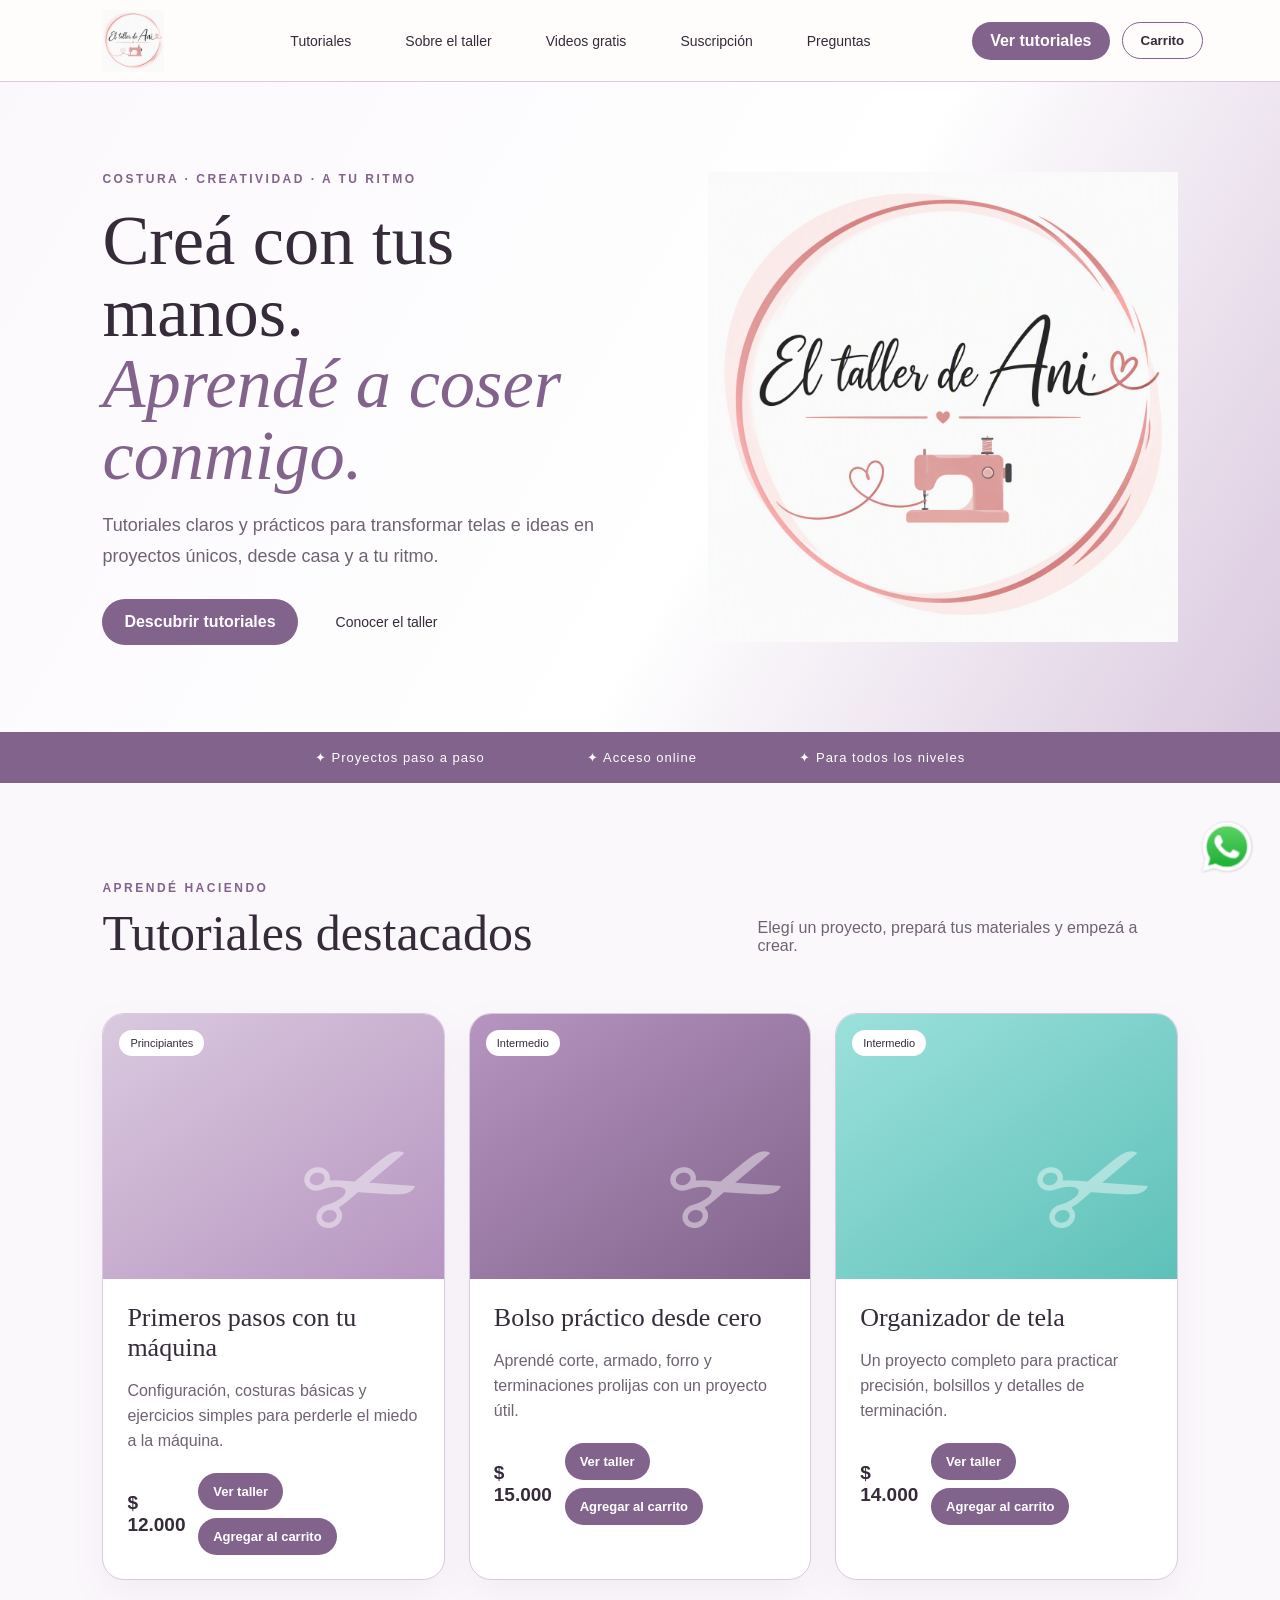
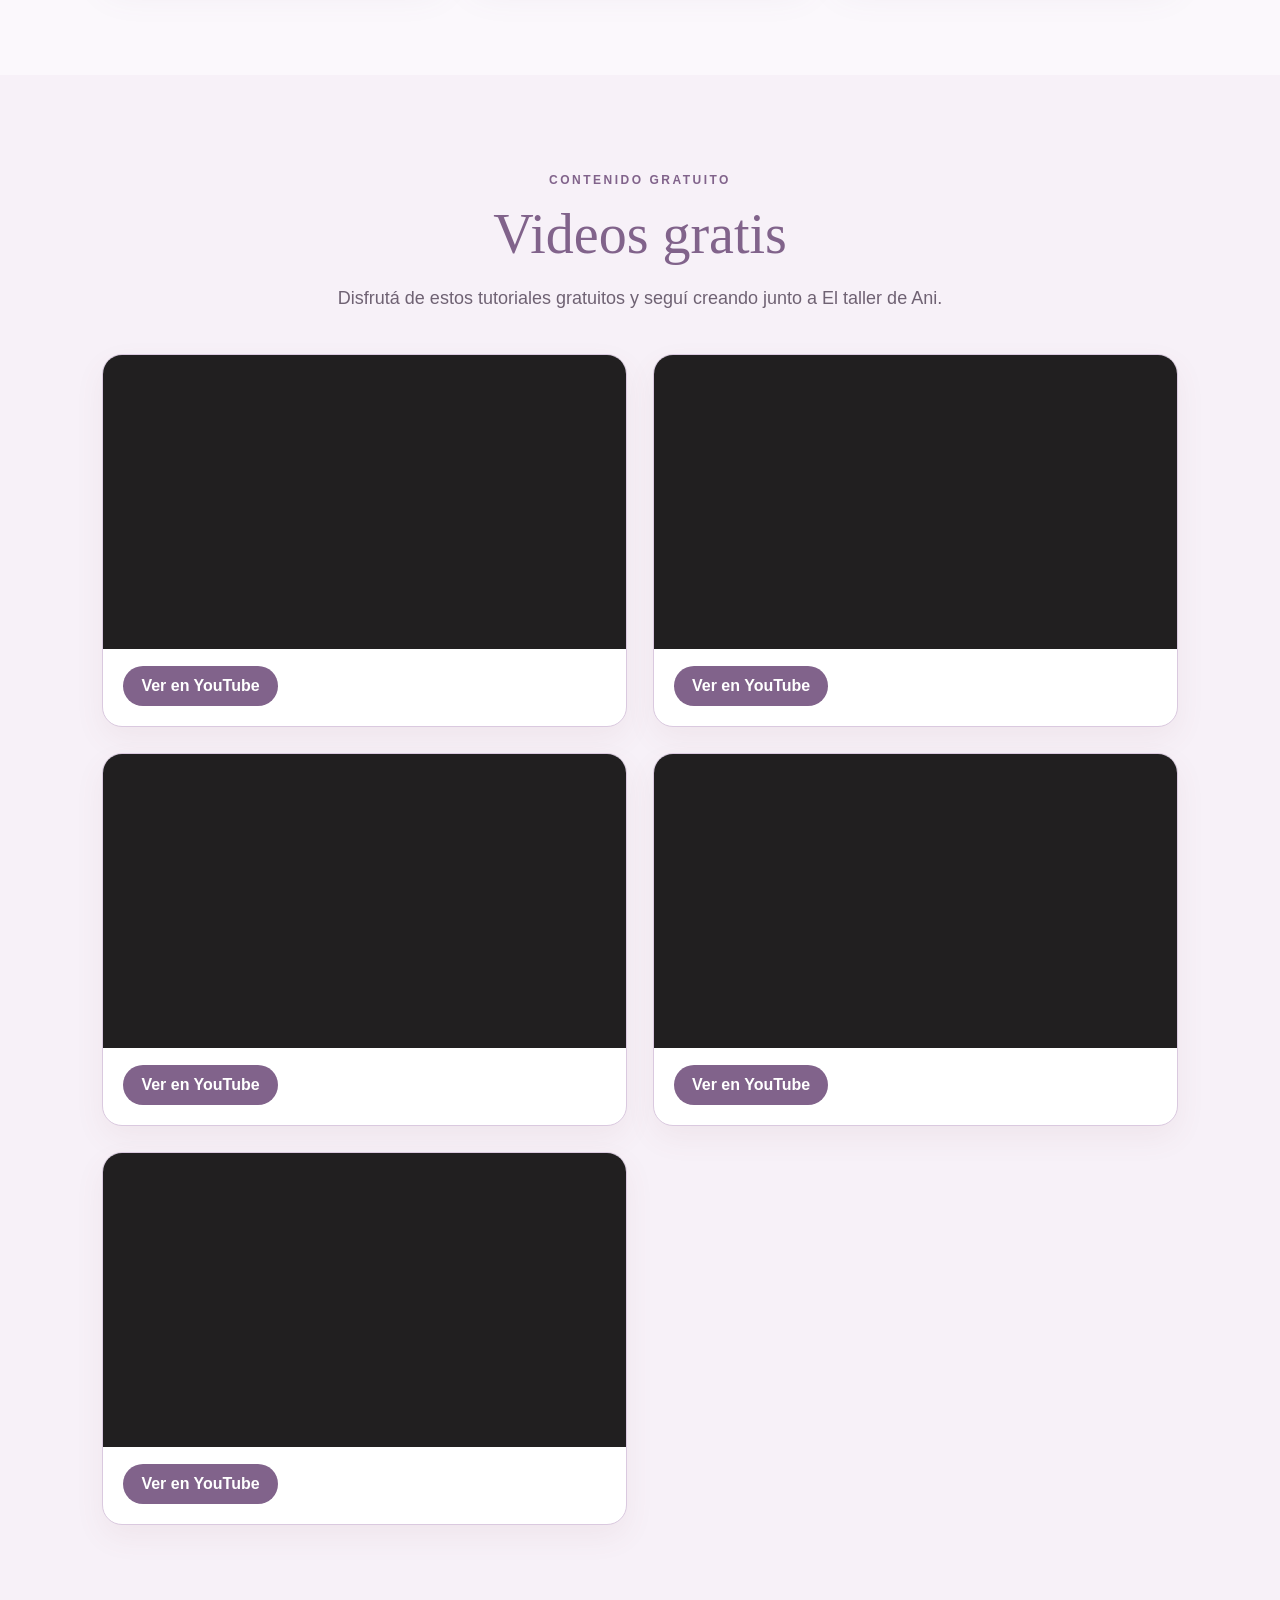
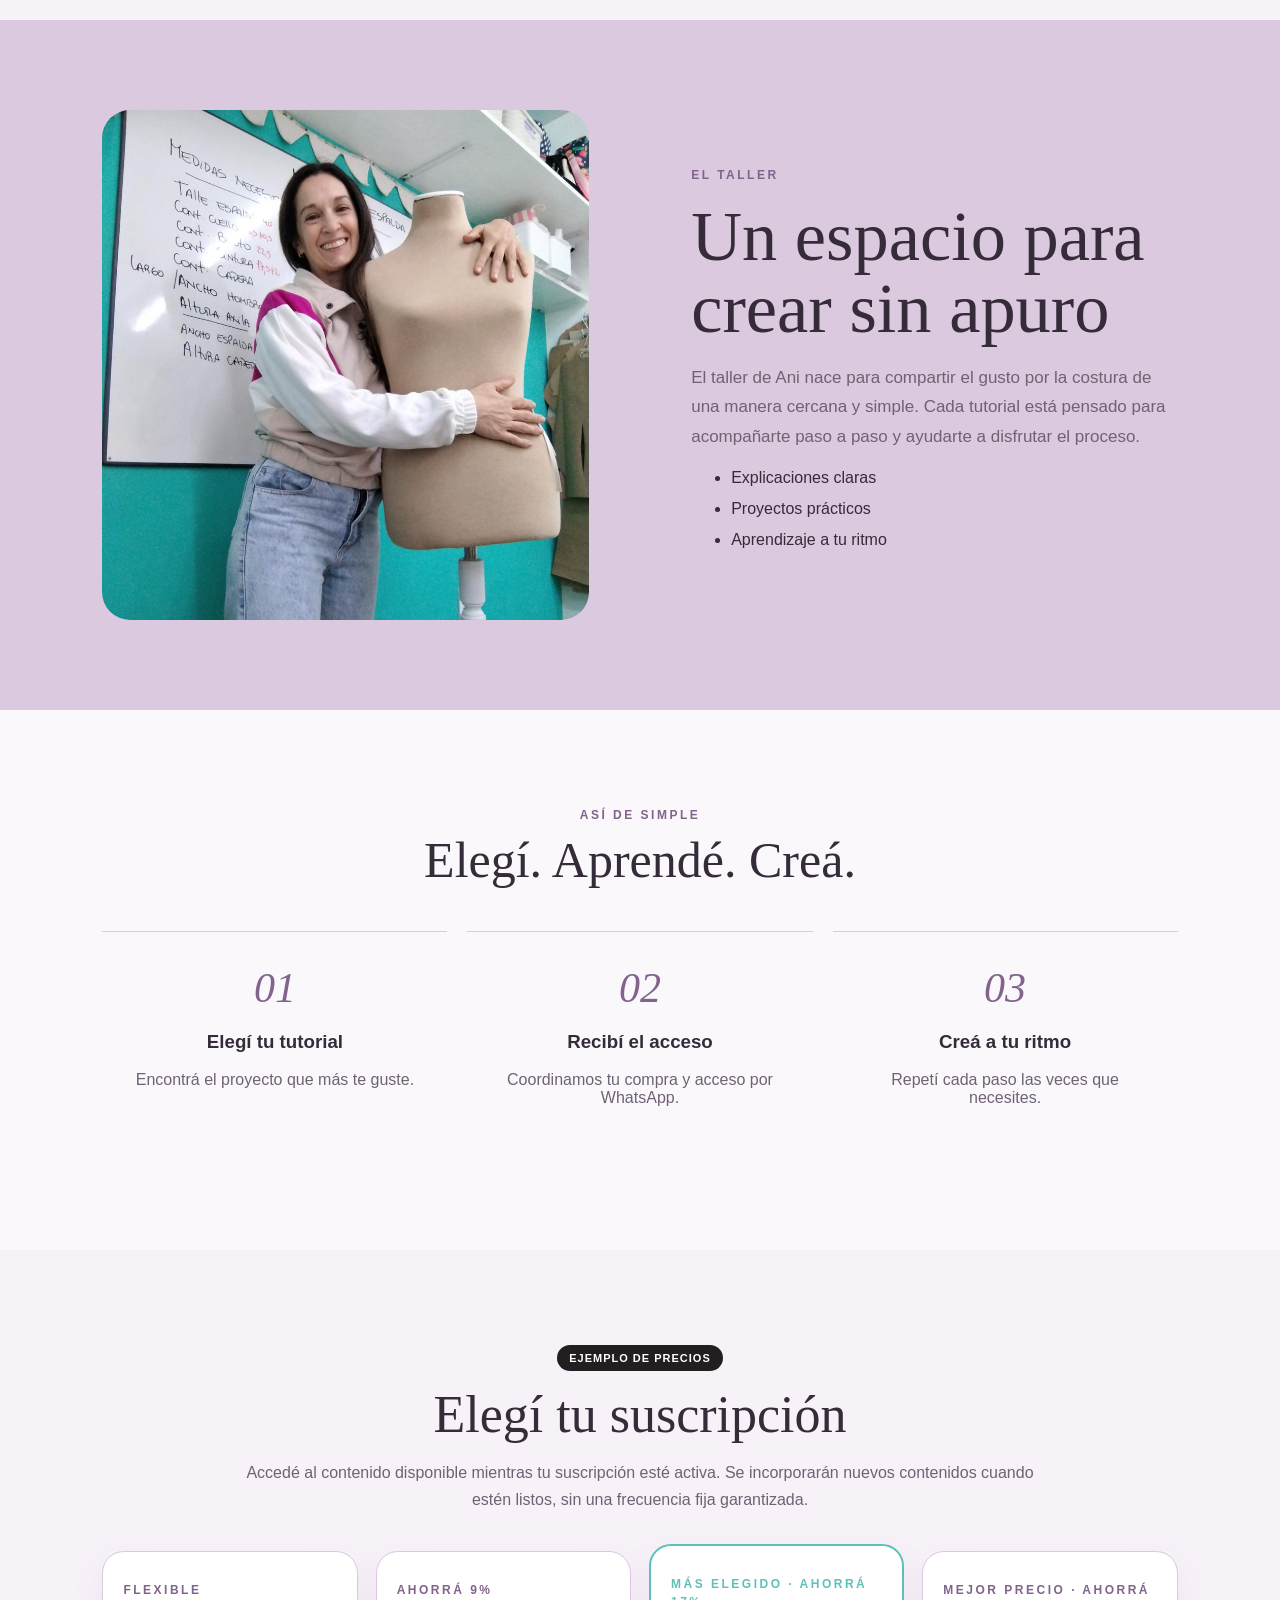
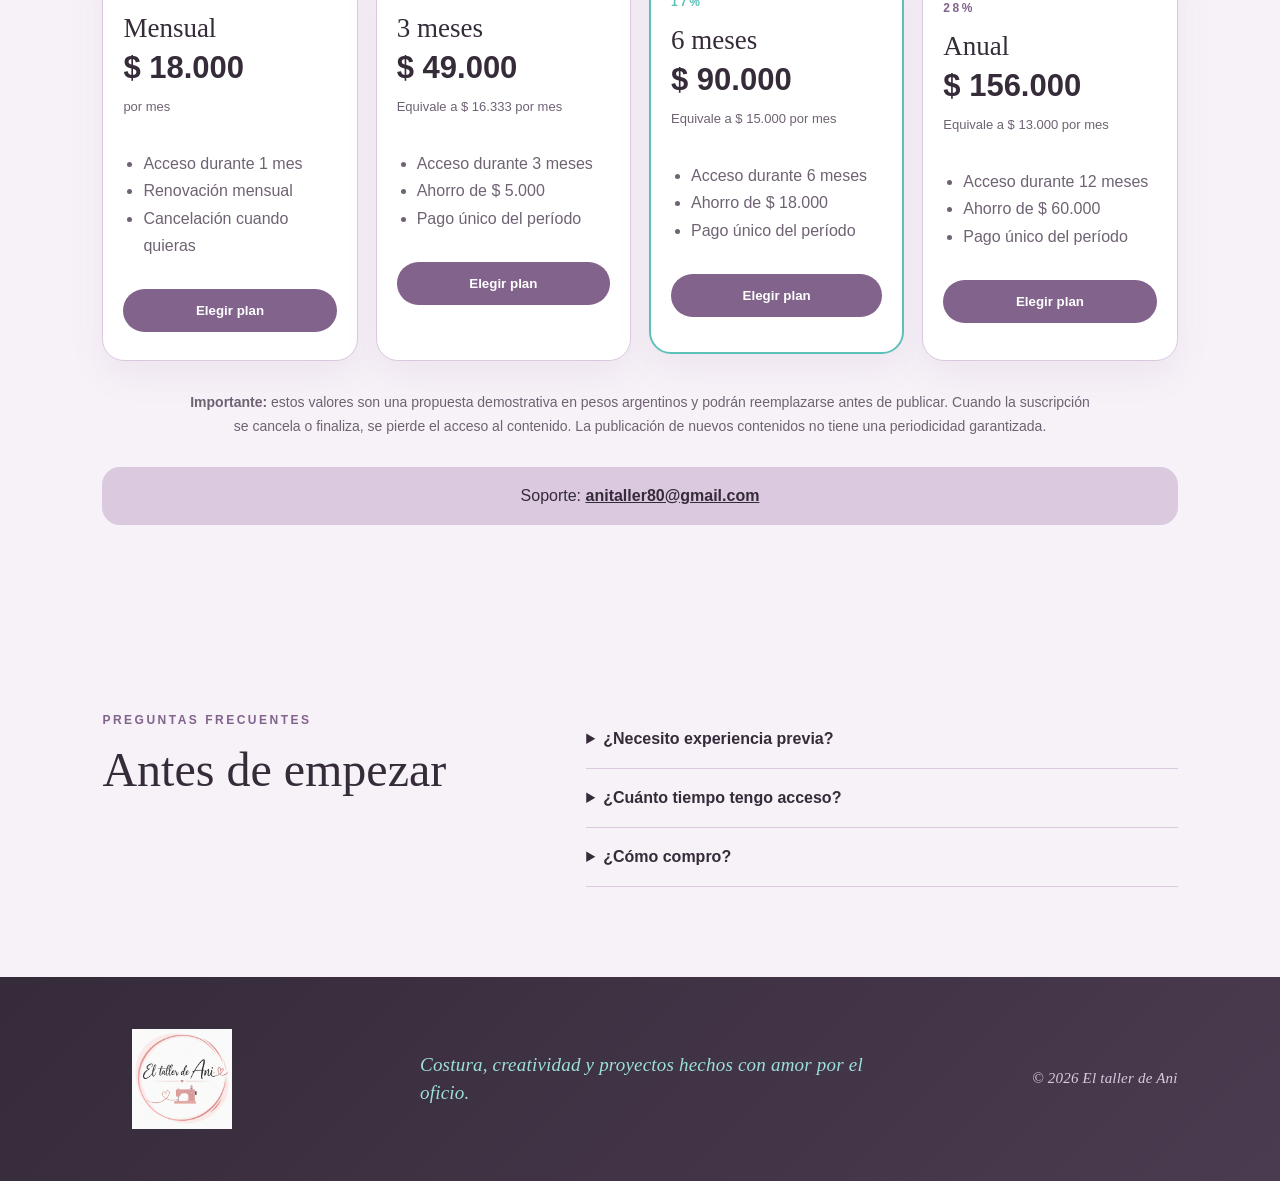
==== commit f0df946c: "Add files via upload" ====
--- a/index.html
+++ b/index.html
@@ -1,6 +1,6 @@
 <!doctype html><html lang="es"><head><meta charset="utf-8"><meta name="viewport" content="width=device-width,initial-scale=1"><title>El taller de Ani</title><link rel="stylesheet" href="styles.css"></head><body>
-<header><a class="brand" href="#inicio"><img class="brand-logo" src="assets/logo-taller-ani.jpg" alt="El taller de Ani"></a><nav><a href="#cursos">Tutoriales</a><a href="#sobre">Sobre el taller</a><a href="#gratis">Videos gratis</a><a href="#suscripcion">Suscripción</a><a href="#faq">Preguntas</a></nav><a class="btn small" href="#cursos">Ver tutoriales</a></header>
-<main id="inicio"><section class="hero"><div><span class="eyebrow">COSTURA · CREATIVIDAD · A TU RITMO</span><h1>Creá con tus manos.<br><em>Aprendé a coser conmigo.</em></h1><p>Tutoriales claros y prácticos para transformar telas e ideas en proyectos únicos, desde casa y a tu ritmo.</p><div class="actions"><a class="btn" href="#cursos">Descubrir tutoriales</a><a class="ghost" href="#sobre">Conocer el taller</a></div></div><div class="logo-card"><img class="hero-logo" src="assets/logo-taller-ani.jpg" alt="Logo El taller de Ani"></div></section>
+<header><a class="brand" href="#inicio"><img class="brand-logo" src="assets/logo-taller-ani-transparente.png" alt="El taller de Ani"></a><nav><a href="#cursos">Tutoriales</a><a href="#sobre">Sobre el taller</a><a href="#gratis">Videos gratis</a><a href="#suscripcion">Suscripción</a><a href="#faq">Preguntas</a></nav><div class="header-actions"><a class="btn small" href="#cursos">Ver tutoriales</a><button class="header-cart" id="cartFab" type="button">Carrito</button></div></header>
+<main id="inicio"><section class="hero"><div><span class="eyebrow">COSTURA · CREATIVIDAD · A TU RITMO</span><h1>Creá con tus manos.<br><em>Aprendé a coser conmigo.</em></h1><p>Tutoriales claros y prácticos para transformar telas e ideas en proyectos únicos, desde casa y a tu ritmo.</p><div class="actions"><a class="btn" href="#cursos">Descubrir tutoriales</a><a class="ghost" href="#sobre">Conocer el taller</a></div></div><div class="logo-card"><img class="hero-logo" src="assets/logo-taller-ani-transparente.png" alt="Logo El taller de Ani"></div></section>
 <section class="strip"><span>✦ Proyectos paso a paso</span><span>✦ Acceso online</span><span>✦ Para todos los niveles</span></section>
 <section id="cursos" class="section"><div class="section-head"><div><span class="eyebrow">APRENDÉ HACIENDO</span><h2>Tutoriales destacados</h2></div><p>Elegí un proyecto, prepará tus materiales y empezá a crear.</p></div><div class="grid">
 <article class="course-card" data-url="taller.html?taller=maquina" tabindex="0" role="link"><div class="thumb t1"><span>Principiantes</span></div><div class="card-body"><h3>Primeros pasos con tu máquina</h3><p>Configuración, costuras básicas y ejercicios simples para perderle el miedo a la máquina.</p><div class="card-foot"><b>$ 12.000</b><div class="course-actions"><a class="course-more" href="taller.html?taller=maquina">Ver taller</a><button class="course-more add-cart" type="button" data-title="Primeros pasos con tu máquina" data-price="12000">Agregar al carrito</button></div></div></div></article>
@@ -21,5 +21,5 @@
 </div><p class="plans-note"><strong>Importante:</strong> estos valores son una propuesta demostrativa en pesos argentinos y podrán reemplazarse antes de publicar. Cuando la suscripción se cancela o finaliza, se pierde el acceso al contenido. La publicación de nuevos contenidos no tiene una periodicidad garantizada.</p><div class="support-box">Soporte: <a href="mailto:anitaller80@gmail.com">anitaller80@gmail.com</a></div></section>
 <section id="faq" class="faq"><div><span class="eyebrow">PREGUNTAS FRECUENTES</span><h2>Antes de empezar</h2></div><div class="questions"><details><summary>¿Necesito experiencia previa?</summary><p>No. Cada tutorial indica el nivel y los conocimientos necesarios.</p></details><details><summary>¿Cuánto tiempo tengo acceso?</summary><p>Podés definir aquí las condiciones de acceso de cada curso antes de publicarlo.</p></details><details><summary>¿Cómo compro?</summary><p>Elegí un tutorial y el botón de compra abrirá WhatsApp con el mensaje preparado.</p></details></div></section></main>
 <footer><div class="brand footer-brand"><img class="brand-logo" src="assets/logo-taller-ani-transparente.png" alt="El taller de Ani"></div><p>Costura, creatividad y proyectos hechos con amor por el oficio.</p><p>© 2026 El taller de Ani</p></footer>
-<a class="wa" href="https://wa.me/5493329634879?text=Hola%20Ani%2C%20quiero%20consultar%20por%20los%20tutoriales" target="_blank" aria-label="WhatsApp"><svg viewBox="0 0 32 32" aria-hidden="true"><path fill="currentColor" d="M19.11 17.37c-.29-.15-1.71-.84-1.97-.94-.26-.1-.45-.15-.64.15-.19.29-.74.94-.9 1.13-.17.19-.33.22-.62.07-.29-.15-1.22-.45-2.32-1.43-.86-.77-1.44-1.71-1.61-2-.17-.29-.02-.45.13-.59.13-.13.29-.33.44-.5.15-.17.19-.29.29-.49.1-.19.05-.37-.02-.52-.07-.15-.64-1.54-.88-2.11-.23-.56-.47-.48-.64-.49h-.55c-.19 0-.5.07-.76.37-.26.29-1  .98-1 2.4s1.03 2.78 1.18 2.98c.15.19 2.03 3.1 4.92 4.35.69.3 1.22.47 1.64.6.69.22 1.32.19 1.82.12.56-.08 1.71-.7 1.95-1.37.24-.67.24-1.25.17-1.37-.07-.12-.26-.19-.55-.34z"/><path fill="currentColor" d="M16.02 3C8.84 3 3 8.76 3 15.85c0 2.27.6 4.49 1.74 6.43L3 29l6.9-1.79a13.1 13.1 0 0 0 6.11 1.53h.01C23.2 28.74 29 22.98 29 15.89 29 8.79 23.2 3 16.02 3zm0 23.57h-.01a10.9 10.9 0 0 1-5.56-1.51l-.4-.23-4.09 1.06 1.09-3.95-.26-.41a10.65 10.65 0 0 1-1.65-5.68c0-5.9 4.88-10.7 10.89-10.7 6 0 10.88 4.81 10.88 10.72 0 5.9-4.89 10.7-10.89 10.7z"/></svg></a>
-<button class="cart-fab" id="cartFab" type="button" aria-label="Abrir carrito"><svg class="cart-icon" viewBox="0 0 24 24" aria-hidden="true"><path d="M3 3h2l2.1 10.1a2 2 0 0 0 2 1.6h7.8a2 2 0 0 0 2-1.6L20 7H6M9 20a1 1 0 1 0 0-2 1 1 0 0 0 0 2Zm8 0a1 1 0 1 0 0-2 1 1 0 0 0 0 2Z"/></svg><span>Carrito</span><span class="cart-count" id="cartCount">0</span></button><div class="cart-panel" id="cartPanel" aria-hidden="true"><aside class="cart-box"><div class="cart-top"><h2>Tu carrito</h2><button class="cart-close" id="cartClose" type="button">Cerrar</button></div><p class="demo-label">CURSOS DE EJEMPLO</p><div class="cart-items" id="cartItems"></div><div class="cart-total"><span>Total</span><span id="cartTotal">$ 0</span></div><a class="btn cart-checkout" id="cartCheckout" href="#" target="_blank">Consultar compra por WhatsApp</a></aside></div><script src="app.js"></script><script src="carrito.js"></script><script>document.querySelectorAll(".course-card").forEach(c=>{c.addEventListener("click",e=>{if(!e.target.closest("a,button")) location.href=c.dataset.url});c.addEventListener("keydown",e=>{if(e.key==="Enter") location.href=c.dataset.url})});</script></body></html>
+<a class="wa" href="https://wa.me/5493329634879?text=Hola%20Ani%2C%20quiero%20consultar%20por%20los%20tutoriales" target="_blank" aria-label="WhatsApp"><img src="assets/whatsapp.png" alt="WhatsApp"></a>
+<div class="cart-panel" id="cartPanel" aria-hidden="true"><aside class="cart-box"><div class="cart-top"><h2>Tu carrito</h2><button class="cart-close" id="cartClose" type="button">Cerrar</button></div><p class="demo-label">CURSOS DE EJEMPLO</p><div class="cart-items" id="cartItems"></div><div class="cart-total"><span>Total</span><span id="cartTotal">$ 0</span></div><a class="btn cart-checkout" id="cartCheckout" href="#" target="_blank">Consultar compra por WhatsApp</a></aside></div><script src="app.js"></script><script src="carrito.js"></script><script>document.querySelectorAll(".course-card").forEach(c=>{c.addEventListener("click",e=>{if(!e.target.closest("a,button")) location.href=c.dataset.url});c.addEventListener("keydown",e=>{if(e.key==="Enter") location.href=c.dataset.url})});</script></body></html>
--- a/styles.css
+++ b/styles.css
@@ -13,39 +13,14 @@
 .btn,button,.course-more,.yt-card>a{background:#81638b}.eyebrow{color:#81638b}.strip{background:#81638b}.support-box{background:#dac9df}.plan.featured{border-color:#5dc1b9}.plan.featured .eyebrow{color:#5dc1b9}.cart-count{background:#5dc1b9;color:#352b39}.free-videos{background:#f7f1f8}.youtube-main{background:#5dc1b9}.wa{background:#5dc1b9}.thumb.t1{background:linear-gradient(145deg,#dac9df,#b695c0)}.thumb.t2{background:linear-gradient(145deg,#b695c0,#81638b)}.thumb.t3{background:linear-gradient(145deg,#9ce0db,#5dc1b9)}.hero{background:linear-gradient(120deg,#fbf8fc 0%,#fff 58%,#dac9df 100%)}.sew-visual{background:linear-gradient(160deg,#b695c0,#9ce0db)}
 
 
-/* Ajustes visuales finales solicitados */
-header nav a{position:relative;display:inline-block;padding:9px 11px;border-radius:999px;transition:color .22s ease,background-color .22s ease,transform .22s ease}
-header nav a:hover,header nav a:focus-visible{color:#81638b;background:#dac9df;transform:translateY(-1px) scale(1.035);outline:none}
-header nav a::after{content:"";position:absolute;left:22%;right:22%;bottom:4px;height:2px;border-radius:2px;background:#5dc1b9;transform:scaleX(0);transition:transform .22s ease}
-header nav a:hover::after,header nav a:focus-visible::after{transform:scaleX(1)}
-
-.plan{transition:transform .22s ease,box-shadow .22s ease,border-color .22s ease,background-color .22s ease}
-.plan:hover,.plan:focus-within{transform:translateY(-5px);border-color:#5dc1b9;background:#fff;box-shadow:0 18px 38px rgba(53,43,57,.14)}
-.plan.featured:hover,.plan.featured:focus-within{transform:translateY(-10px)}
-
-.sew-visual{height:500px;border-radius:28px;overflow:hidden;background:#dac9df}
-.sew-visual img{width:100%;height:100%;object-fit:cover;object-position:center 22%;display:block}
-
-.wa{display:flex;align-items:center;justify-content:center;padding:0;line-height:0}
-.wa svg{display:block;width:31px;height:31px;transform:none;margin:0}
-
-.cart-fab{display:flex;align-items:center;justify-content:center;gap:8px;left:auto;right:96px;bottom:22px}
-.cart-icon{width:21px;height:21px;fill:none;stroke:currentColor;stroke-width:1.8;stroke-linecap:round;stroke-linejoin:round;flex:0 0 auto}
-
-footer{grid-template-columns:.8fr 1.4fr .8fr;background:linear-gradient(135deg,#352b39,#81638b);padding:52px 8vw}
-footer .footer-brand{justify-self:start}
-footer .footer-brand .brand-logo{width:150px;height:92px;object-fit:contain;background:transparent;padding:0;border-radius:0}
-footer>p{font-family:Georgia,"Times New Roman",serif;font-style:italic;font-size:18px;line-height:1.55;color:#f5edf7;margin:0}
-footer>p:nth-of-type(1){color:#9ce0db;padding-left:5vw}
-footer>p:nth-of-type(2){justify-self:end;font-size:14px;color:#dac9df}
-
-@media(max-width:820px){
- header nav a{padding:8px 9px}
- .sew-visual{height:390px;border-radius:22px}
- .sew-visual img{object-position:center 18%}
- .plan.featured:hover,.plan.featured:focus-within{transform:translateY(-5px)}
- .cart-fab{right:82px;bottom:12px;padding:12px 14px}
- footer{grid-template-columns:1fr;text-align:center}
- footer .footer-brand,footer>p:nth-of-type(2){justify-self:center}
- footer>p:nth-of-type(1){padding-left:0}
-}
+/* Ajustes solicitados - version corregida */
+header .brand-logo{background:transparent!important;border-radius:0!important;padding:0!important;object-fit:contain}
+.hero-logo{background:transparent!important;box-shadow:none!important;border-radius:0!important;object-fit:contain}
+.header-actions{display:flex;align-items:center;gap:12px}.header-cart{appearance:none;border:1px solid #81638b;background:transparent;color:#352b39;border-radius:999px;padding:10px 18px;font-weight:700;cursor:pointer;transition:all .22s ease}.header-cart:hover,.header-cart:focus-visible{background:#81638b;color:#fff;transform:translateY(-2px);box-shadow:0 10px 22px rgba(129,99,139,.24);outline:none}
+header nav a{position:relative;display:inline-block;padding:9px 12px;border-radius:999px;transition:color .22s ease,background .22s ease,transform .22s ease,box-shadow .22s ease}header nav a:hover,header nav a:focus-visible{color:#81638b;background:#dac9df;transform:translateY(-2px) scale(1.035);box-shadow:0 7px 18px rgba(129,99,139,.12);outline:none}
+.hero .btn,.hero .ghost{transition:transform .22s ease,box-shadow .22s ease,background .22s ease,color .22s ease}.hero .btn:hover,.hero .btn:focus-visible{transform:translateY(-3px) scale(1.025);box-shadow:0 12px 26px rgba(129,99,139,.28);background:#6f5379}.hero .ghost{padding:12px 16px;border-radius:999px}.hero .ghost:hover,.hero .ghost:focus-visible{background:#dac9df;color:#352b39;transform:translateY(-2px);outline:none}
+.plan{transition:transform .24s ease,box-shadow .24s ease,border-color .24s ease,background .24s ease}.plan:hover,.plan:focus-within{transform:translateY(-7px);box-shadow:0 18px 40px rgba(53,43,57,.15);border-color:#5dc1b9;background:#fff}.plan button{transition:transform .2s ease,box-shadow .2s ease,background .2s ease}.plan button:hover,.plan button:focus-visible{background:#6f5379;transform:translateY(-2px);box-shadow:0 8px 18px rgba(129,99,139,.24);outline:none}.plan.featured:hover,.plan.featured:focus-within{transform:translateY(-12px)}
+.sew-visual{height:510px!important;border-radius:28px!important;overflow:hidden!important;background:#dac9df!important}.sew-visual img{width:100%!important;height:100%!important;object-fit:cover!important;object-position:center 12%!important;display:block!important}
+.wa{width:62px;height:62px;background:transparent!important;display:grid!important;place-items:center!important;padding:0!important;border-radius:0!important;box-shadow:none!important;overflow:visible}.wa img{display:block;width:58px;height:58px;object-fit:contain;margin:0!important;padding:0!important;transform:none!important}.wa:hover img{transform:scale(1.06)!important;transition:transform .2s ease}
+footer{grid-template-columns:.85fr 1.35fr .8fr;background:linear-gradient(135deg,#352b39,#4b3b50);padding:52px 8vw;align-items:center}footer .footer-brand{justify-self:start}footer .footer-brand .brand-logo{width:160px;height:100px;background:transparent!important;padding:0!important;border-radius:0!important;object-fit:contain}footer>p{font-family:Georgia,"Times New Roman",serif;font-style:italic;font-size:19px;line-height:1.45;color:#f4edf6;margin:0;letter-spacing:.2px}footer>p:nth-of-type(1){color:#9ce0db}footer>p:nth-of-type(2){justify-self:end;font-size:15px;color:#dac9df}
+@media(max-width:820px){header .header-actions .small{display:none}.header-cart{padding:9px 13px}.sew-visual{height:410px!important}.sew-visual img{object-position:center 10%!important}.plan.featured:hover,.plan.featured:focus-within{transform:translateY(-7px)}footer{grid-template-columns:1fr;text-align:center;gap:20px}footer .footer-brand,footer>p:nth-of-type(2){justify-self:center}.wa{width:56px;height:56px}.wa img{width:52px;height:52px}}
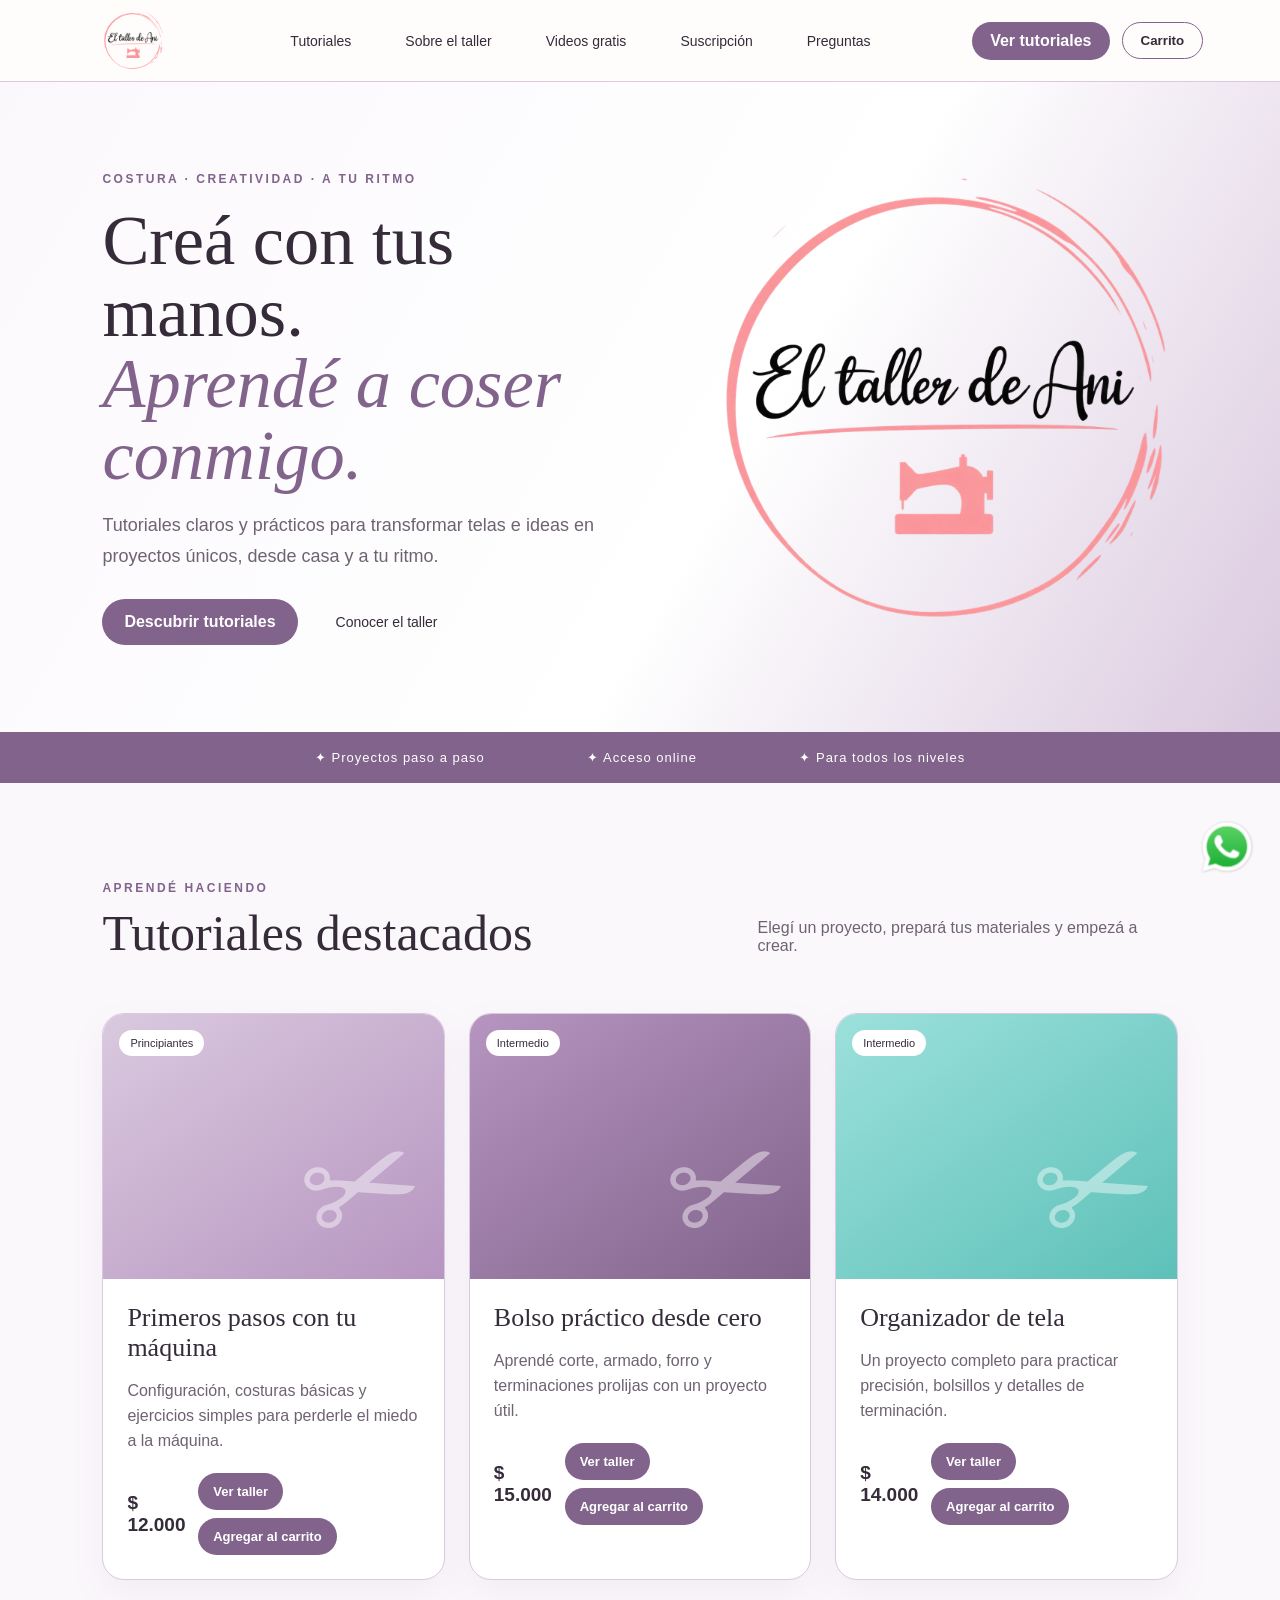
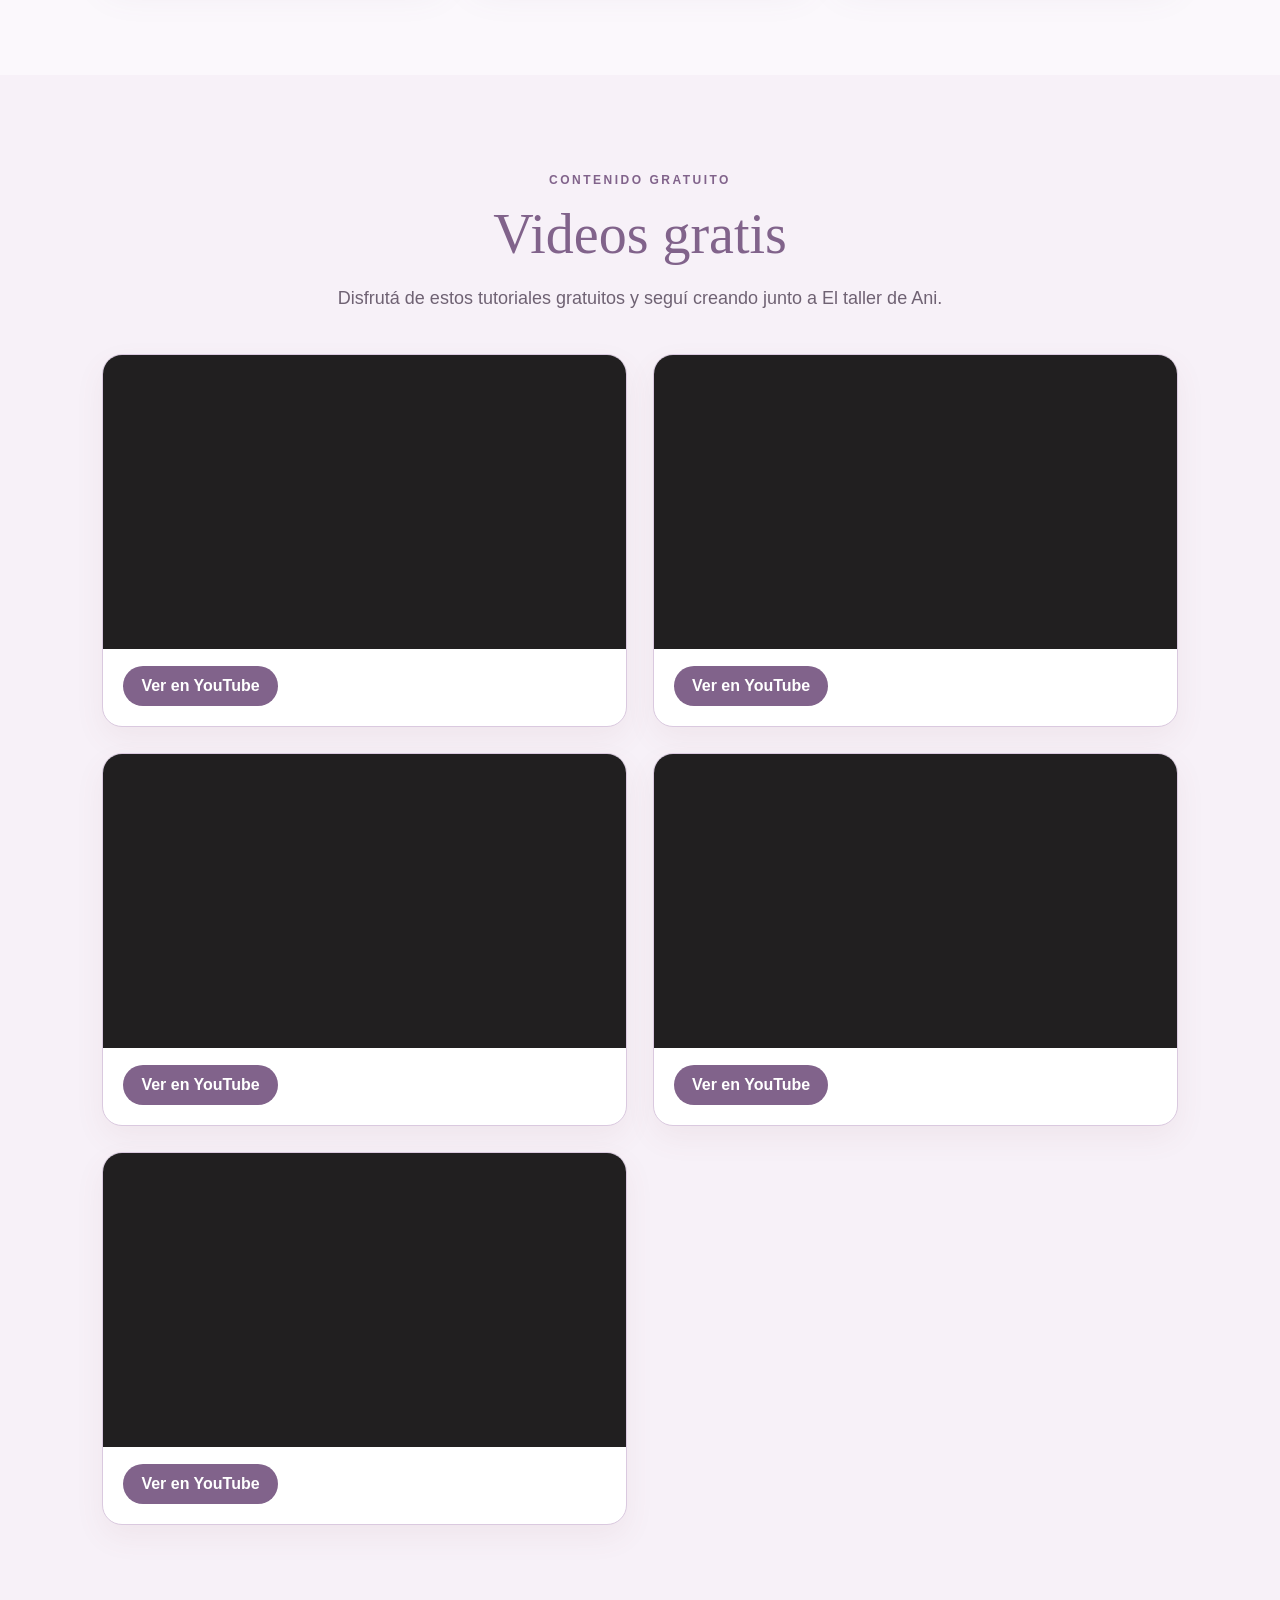
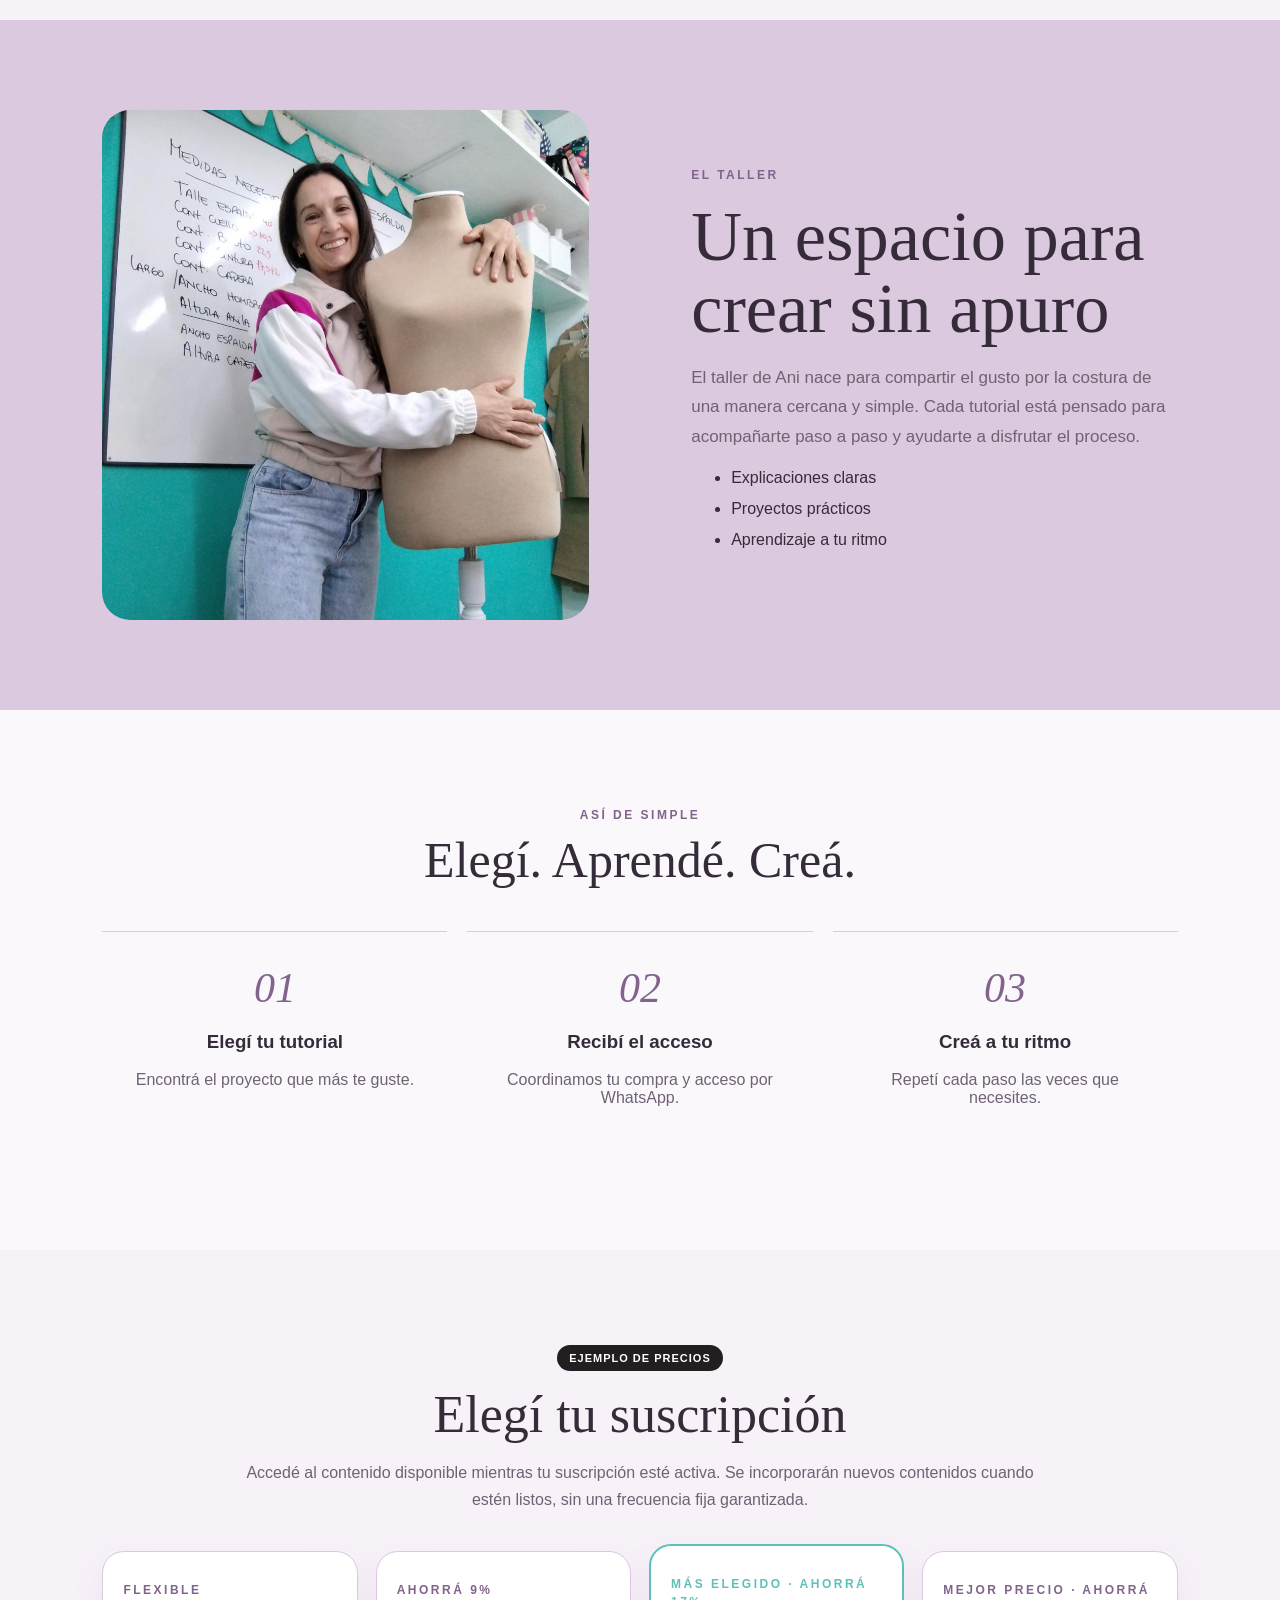
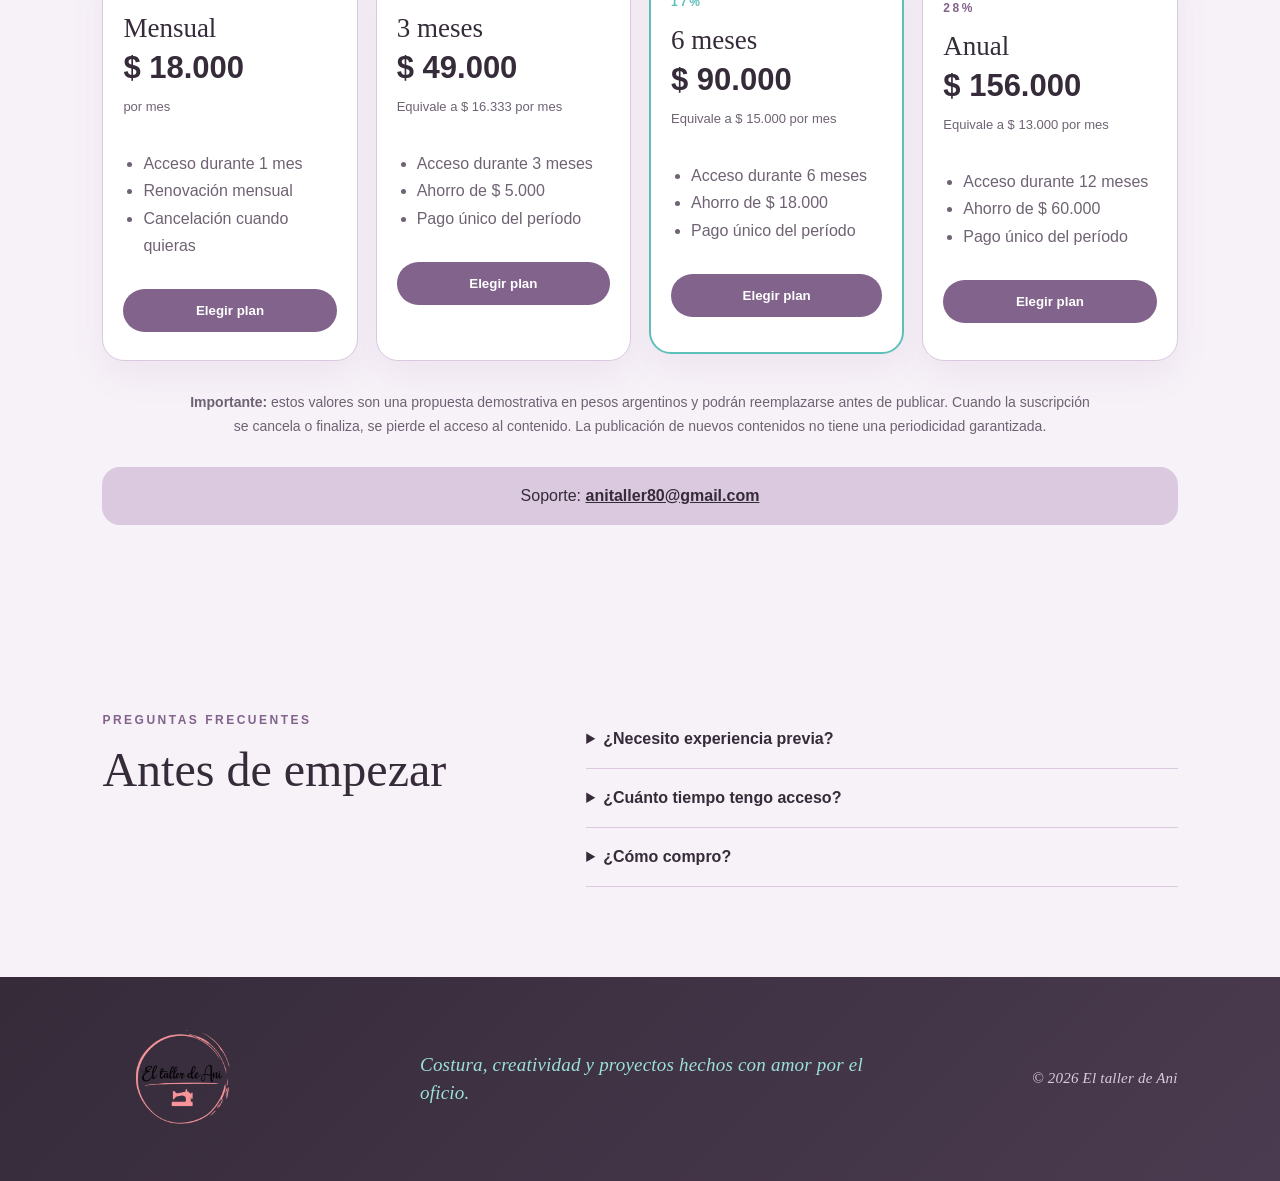
==== commit a690dcb3: "Add files via upload" ====
--- a/index.html
+++ b/index.html
@@ -1,6 +1,6 @@
 <!doctype html><html lang="es"><head><meta charset="utf-8"><meta name="viewport" content="width=device-width,initial-scale=1"><title>El taller de Ani</title><link rel="stylesheet" href="styles.css"></head><body>
-<header><a class="brand" href="#inicio"><img class="brand-logo" src="assets/logo-taller-ani-transparente.png" alt="El taller de Ani"></a><nav><a href="#cursos">Tutoriales</a><a href="#sobre">Sobre el taller</a><a href="#gratis">Videos gratis</a><a href="#suscripcion">Suscripción</a><a href="#faq">Preguntas</a></nav><div class="header-actions"><a class="btn small" href="#cursos">Ver tutoriales</a><button class="header-cart" id="cartFab" type="button">Carrito</button></div></header>
-<main id="inicio"><section class="hero"><div><span class="eyebrow">COSTURA · CREATIVIDAD · A TU RITMO</span><h1>Creá con tus manos.<br><em>Aprendé a coser conmigo.</em></h1><p>Tutoriales claros y prácticos para transformar telas e ideas en proyectos únicos, desde casa y a tu ritmo.</p><div class="actions"><a class="btn" href="#cursos">Descubrir tutoriales</a><a class="ghost" href="#sobre">Conocer el taller</a></div></div><div class="logo-card"><img class="hero-logo" src="assets/logo-taller-ani-transparente.png" alt="Logo El taller de Ani"></div></section>
+<header><a class="brand" href="#inicio"><img class="brand-logo" src="assets/logo-taller-ani-oficial.png" alt="El taller de Ani"></a><nav><a href="#cursos">Tutoriales</a><a href="#sobre">Sobre el taller</a><a href="#gratis">Videos gratis</a><a href="#suscripcion">Suscripción</a><a href="#faq">Preguntas</a></nav><div class="header-actions"><a class="btn small" href="#cursos">Ver tutoriales</a><button class="header-cart" id="cartFab" type="button">Carrito</button></div></header>
+<main id="inicio"><section class="hero"><div><span class="eyebrow">COSTURA · CREATIVIDAD · A TU RITMO</span><h1>Creá con tus manos.<br><em>Aprendé a coser conmigo.</em></h1><p>Tutoriales claros y prácticos para transformar telas e ideas en proyectos únicos, desde casa y a tu ritmo.</p><div class="actions"><a class="btn" href="#cursos">Descubrir tutoriales</a><a class="ghost" href="#sobre">Conocer el taller</a></div></div><div class="logo-card"><img class="hero-logo" src="assets/logo-taller-ani-oficial.png" alt="Logo El taller de Ani"></div></section>
 <section class="strip"><span>✦ Proyectos paso a paso</span><span>✦ Acceso online</span><span>✦ Para todos los niveles</span></section>
 <section id="cursos" class="section"><div class="section-head"><div><span class="eyebrow">APRENDÉ HACIENDO</span><h2>Tutoriales destacados</h2></div><p>Elegí un proyecto, prepará tus materiales y empezá a crear.</p></div><div class="grid">
 <article class="course-card" data-url="taller.html?taller=maquina" tabindex="0" role="link"><div class="thumb t1"><span>Principiantes</span></div><div class="card-body"><h3>Primeros pasos con tu máquina</h3><p>Configuración, costuras básicas y ejercicios simples para perderle el miedo a la máquina.</p><div class="card-foot"><b>$ 12.000</b><div class="course-actions"><a class="course-more" href="taller.html?taller=maquina">Ver taller</a><button class="course-more add-cart" type="button" data-title="Primeros pasos con tu máquina" data-price="12000">Agregar al carrito</button></div></div></div></article>
@@ -20,6 +20,6 @@
 <article class="plan"><span class="eyebrow">MEJOR PRECIO · AHORRÁ 28%</span><h3>Anual</h3><div class="price">$ 156.000</div><p class="equiv">Equivale a $ 13.000 por mes</p><ul><li>Acceso durante 12 meses</li><li>Ahorro de $ 60.000</li><li>Pago único del período</li></ul><button type="button" onclick="subscription('Anual','$ 156.000')">Elegir plan</button></article>
 </div><p class="plans-note"><strong>Importante:</strong> estos valores son una propuesta demostrativa en pesos argentinos y podrán reemplazarse antes de publicar. Cuando la suscripción se cancela o finaliza, se pierde el acceso al contenido. La publicación de nuevos contenidos no tiene una periodicidad garantizada.</p><div class="support-box">Soporte: <a href="mailto:anitaller80@gmail.com">anitaller80@gmail.com</a></div></section>
 <section id="faq" class="faq"><div><span class="eyebrow">PREGUNTAS FRECUENTES</span><h2>Antes de empezar</h2></div><div class="questions"><details><summary>¿Necesito experiencia previa?</summary><p>No. Cada tutorial indica el nivel y los conocimientos necesarios.</p></details><details><summary>¿Cuánto tiempo tengo acceso?</summary><p>Podés definir aquí las condiciones de acceso de cada curso antes de publicarlo.</p></details><details><summary>¿Cómo compro?</summary><p>Elegí un tutorial y el botón de compra abrirá WhatsApp con el mensaje preparado.</p></details></div></section></main>
-<footer><div class="brand footer-brand"><img class="brand-logo" src="assets/logo-taller-ani-transparente.png" alt="El taller de Ani"></div><p>Costura, creatividad y proyectos hechos con amor por el oficio.</p><p>© 2026 El taller de Ani</p></footer>
+<footer><div class="brand footer-brand"><img class="brand-logo" src="assets/logo-taller-ani-oficial.png" alt="El taller de Ani"></div><p>Costura, creatividad y proyectos hechos con amor por el oficio.</p><p>© 2026 El taller de Ani</p></footer>
 <a class="wa" href="https://wa.me/5493329634879?text=Hola%20Ani%2C%20quiero%20consultar%20por%20los%20tutoriales" target="_blank" aria-label="WhatsApp"><img src="assets/whatsapp.png" alt="WhatsApp"></a>
 <div class="cart-panel" id="cartPanel" aria-hidden="true"><aside class="cart-box"><div class="cart-top"><h2>Tu carrito</h2><button class="cart-close" id="cartClose" type="button">Cerrar</button></div><p class="demo-label">CURSOS DE EJEMPLO</p><div class="cart-items" id="cartItems"></div><div class="cart-total"><span>Total</span><span id="cartTotal">$ 0</span></div><a class="btn cart-checkout" id="cartCheckout" href="#" target="_blank">Consultar compra por WhatsApp</a></aside></div><script src="app.js"></script><script src="carrito.js"></script><script>document.querySelectorAll(".course-card").forEach(c=>{c.addEventListener("click",e=>{if(!e.target.closest("a,button")) location.href=c.dataset.url});c.addEventListener("keydown",e=>{if(e.key==="Enter") location.href=c.dataset.url})});</script></body></html>
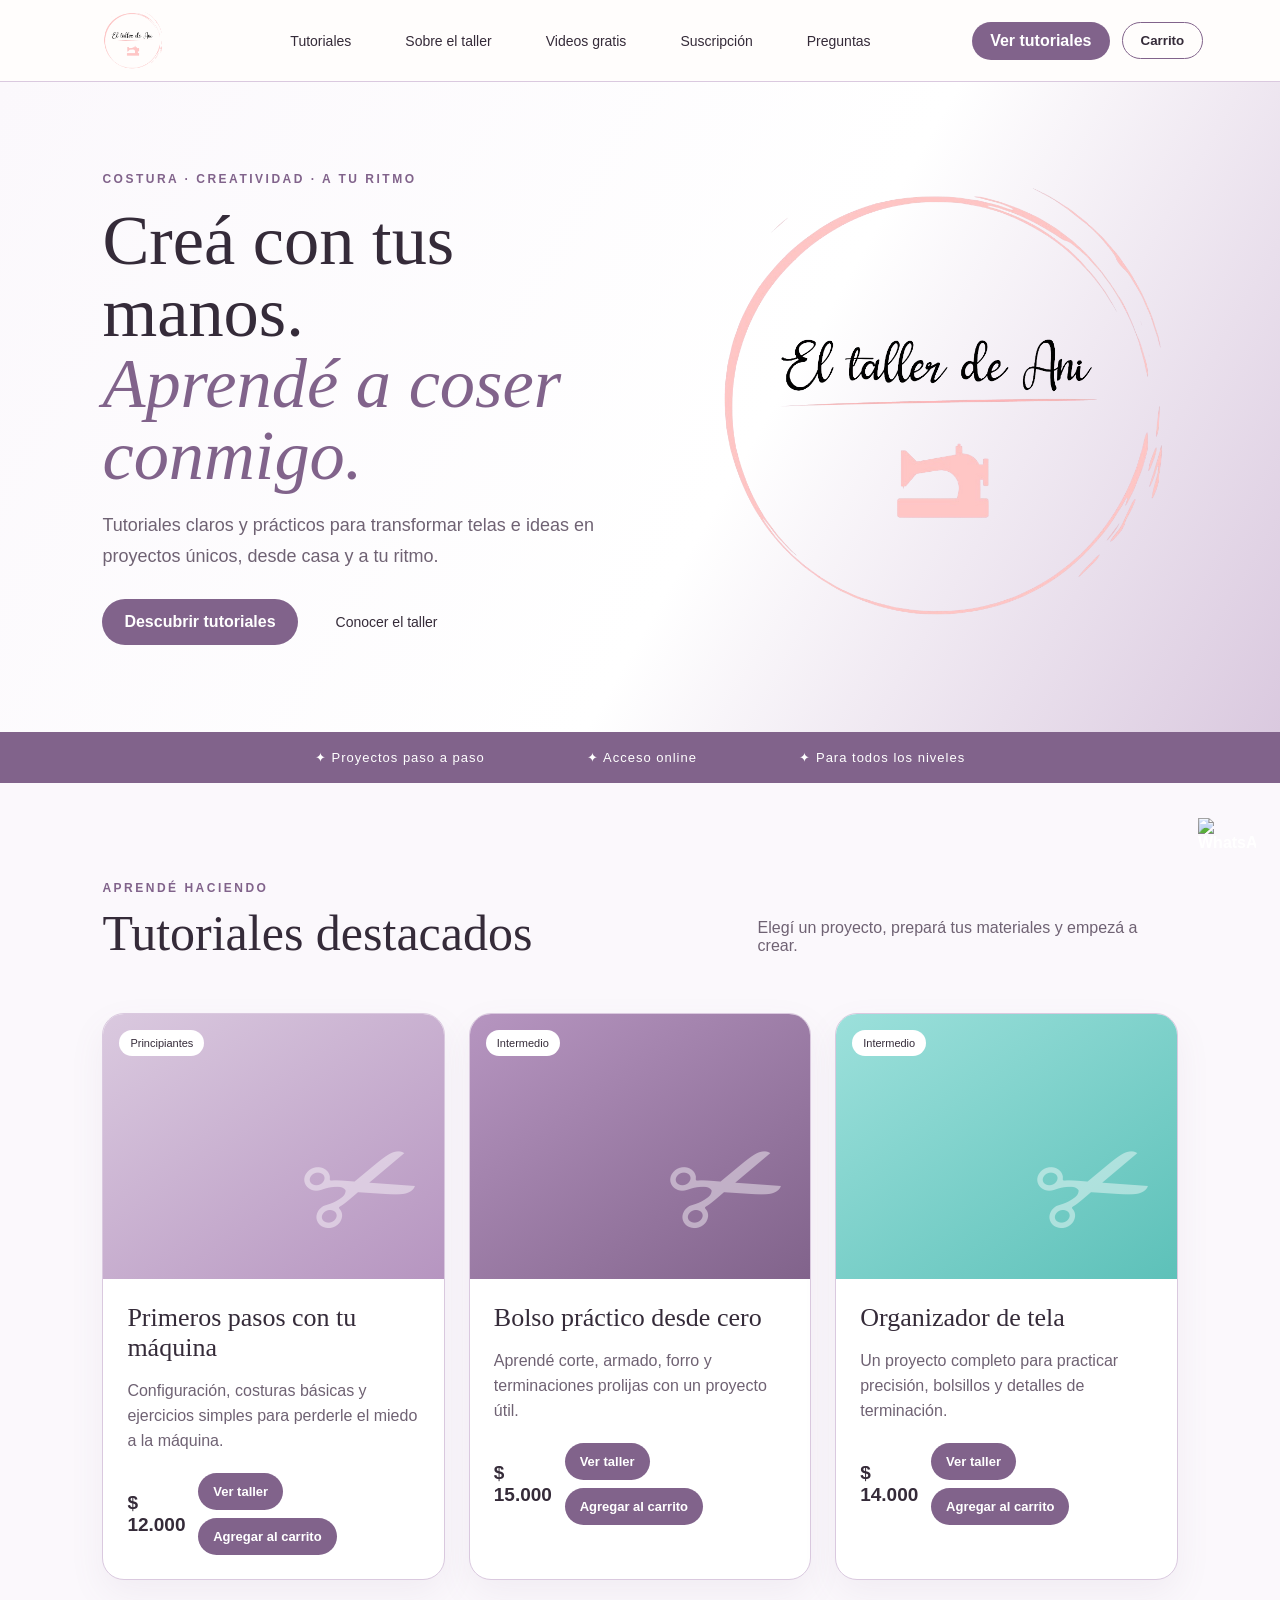
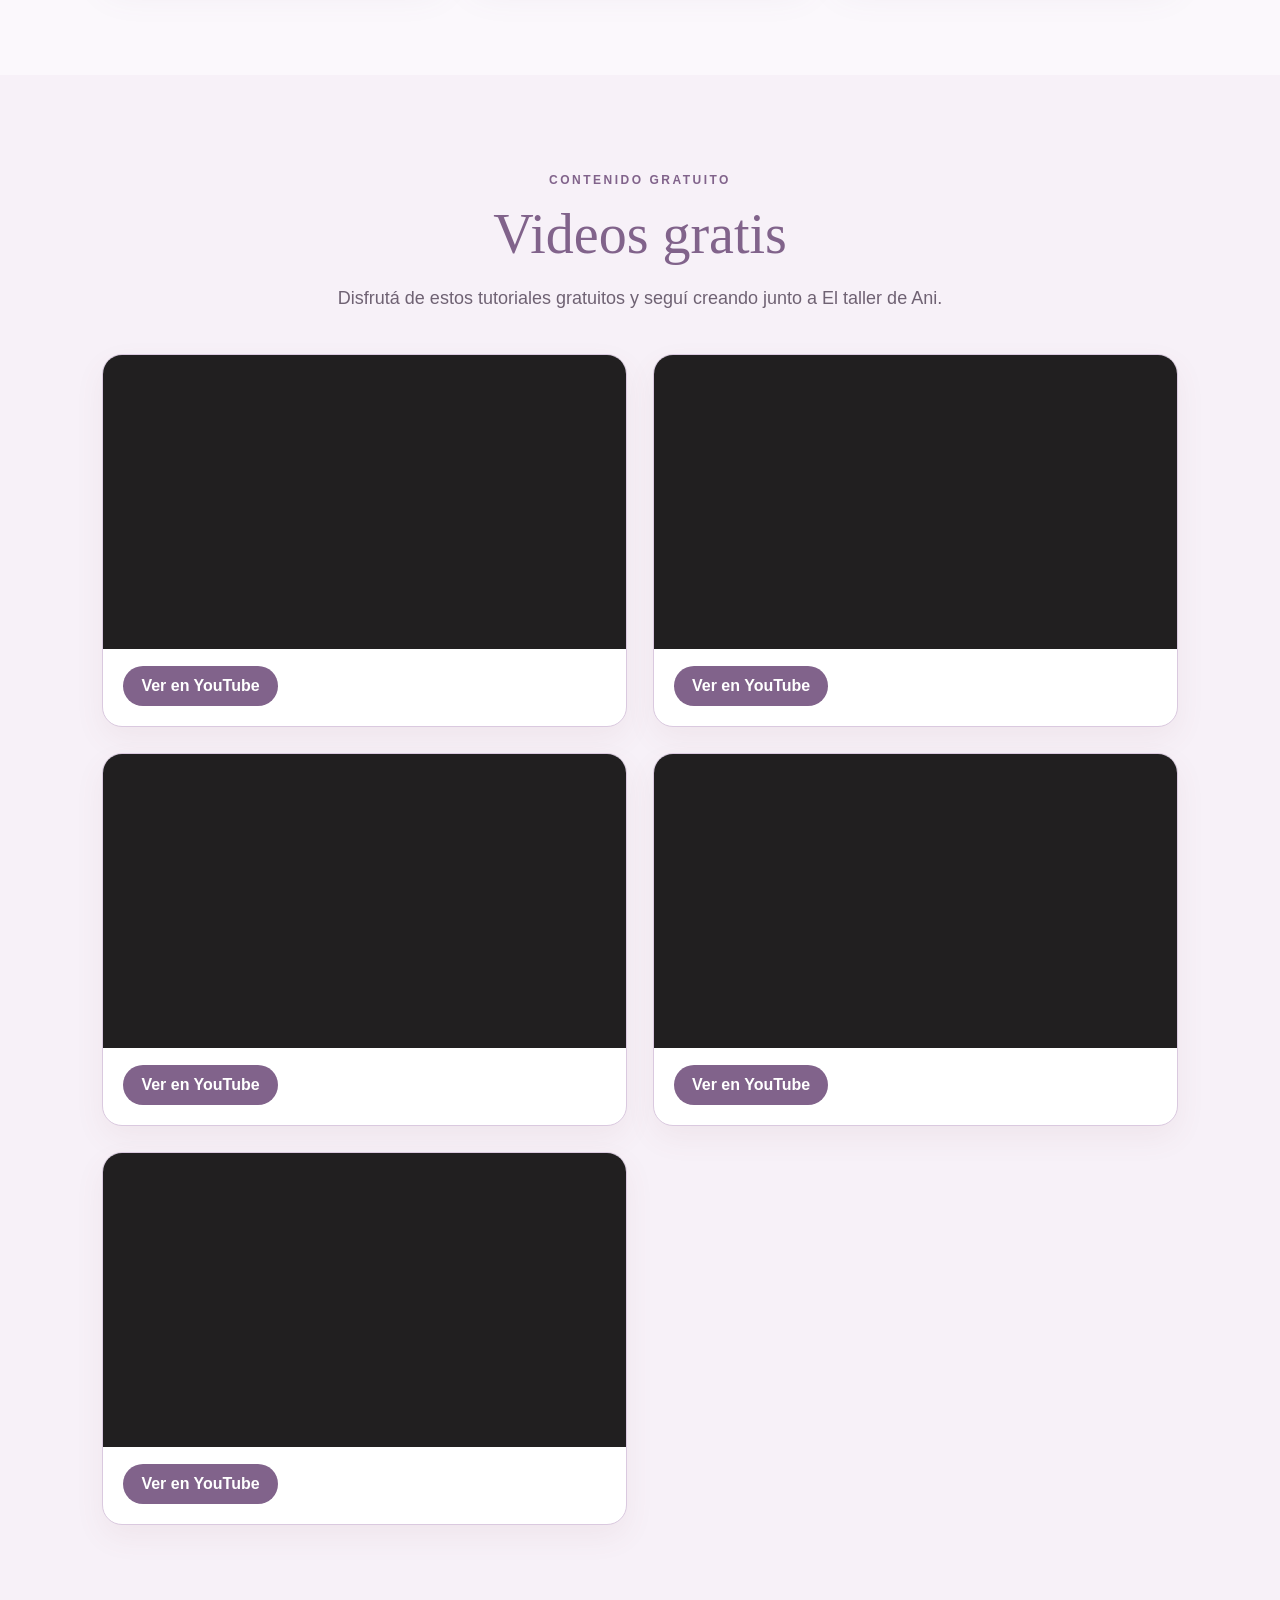
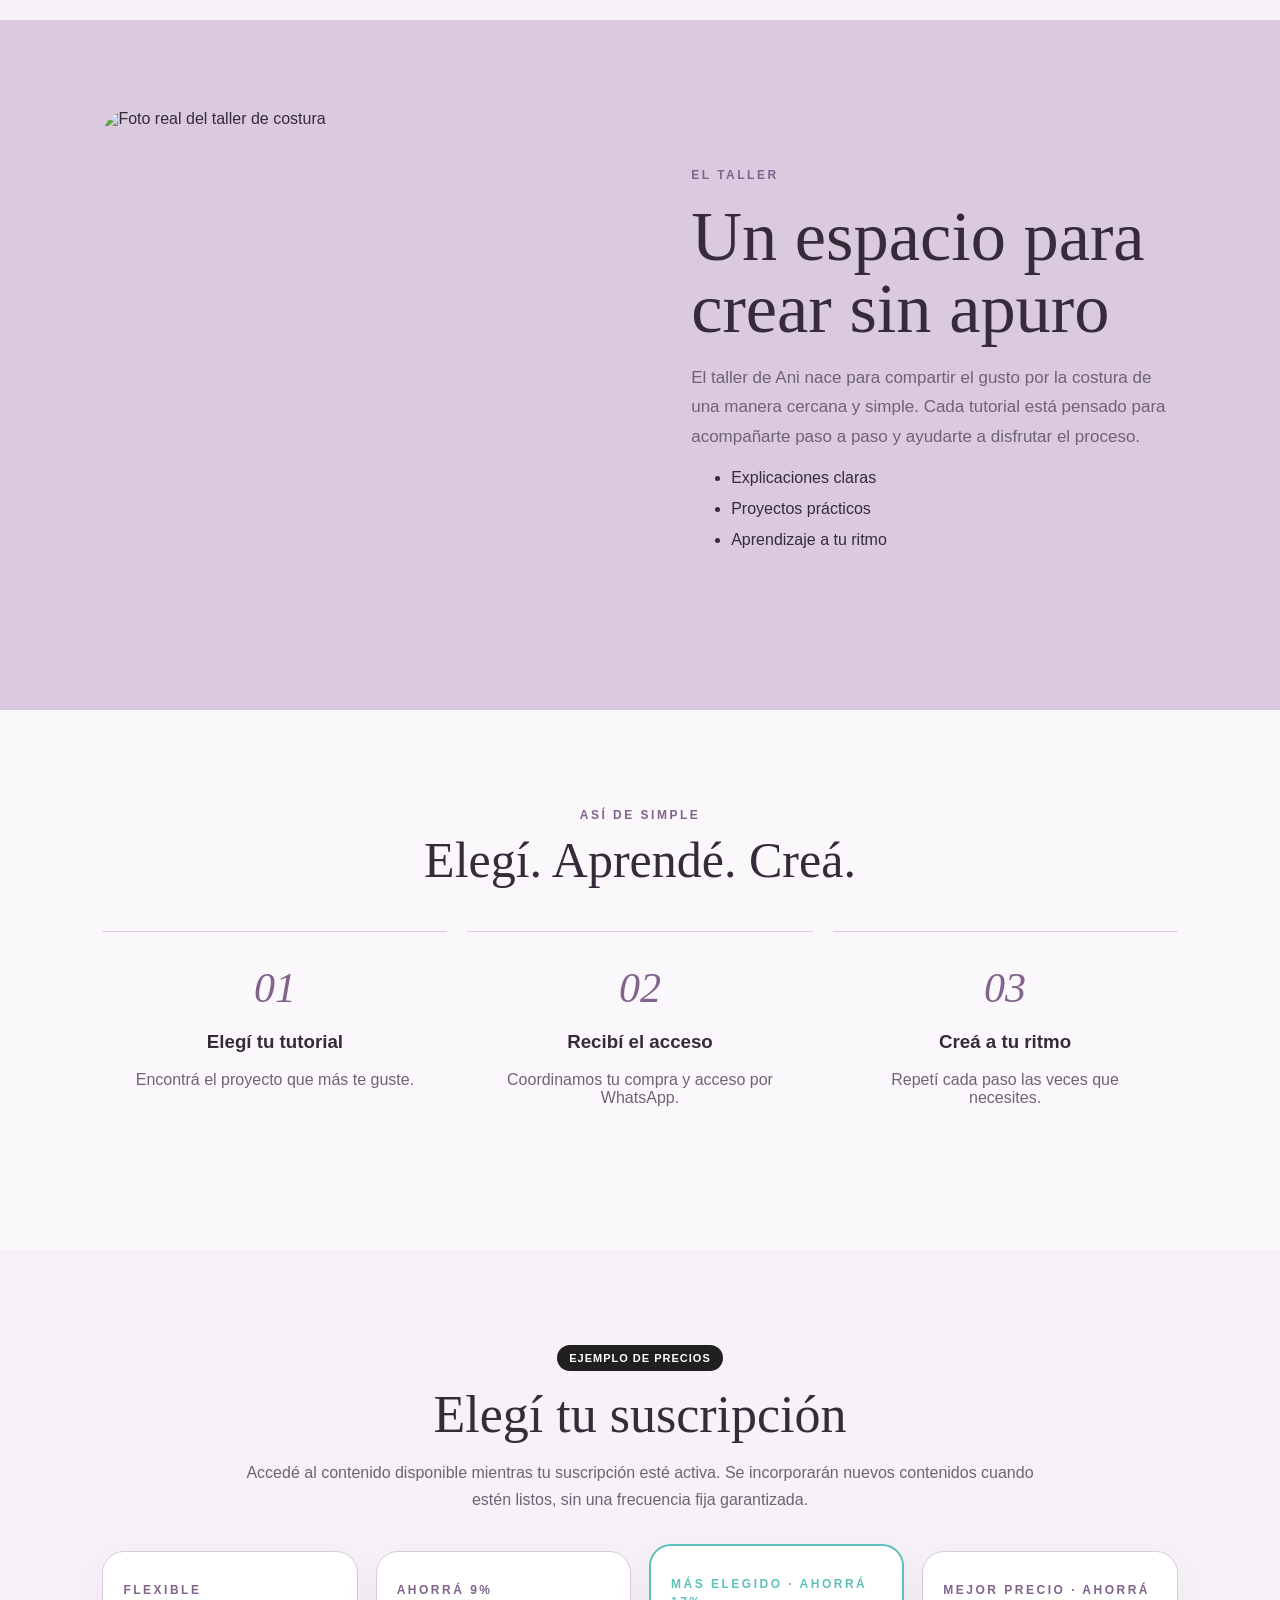
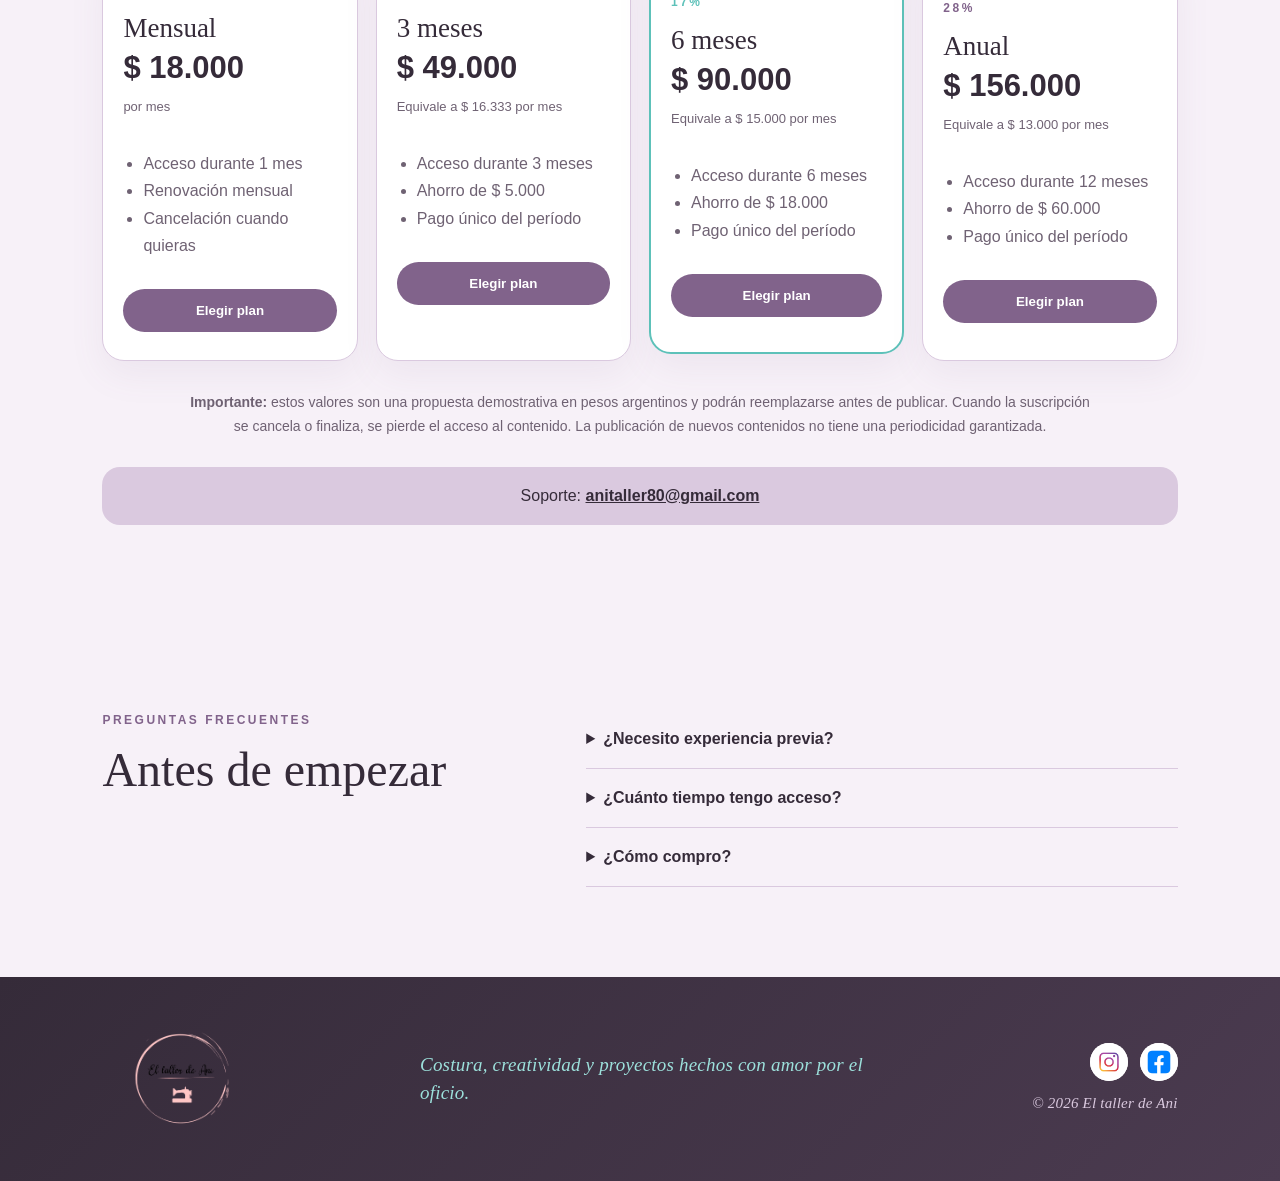
==== commit d9e8ec01: "Add files via upload" ====
--- a/index.html
+++ b/index.html
@@ -20,6 +20,6 @@
 <article class="plan"><span class="eyebrow">MEJOR PRECIO · AHORRÁ 28%</span><h3>Anual</h3><div class="price">$ 156.000</div><p class="equiv">Equivale a $ 13.000 por mes</p><ul><li>Acceso durante 12 meses</li><li>Ahorro de $ 60.000</li><li>Pago único del período</li></ul><button type="button" onclick="subscription('Anual','$ 156.000')">Elegir plan</button></article>
 </div><p class="plans-note"><strong>Importante:</strong> estos valores son una propuesta demostrativa en pesos argentinos y podrán reemplazarse antes de publicar. Cuando la suscripción se cancela o finaliza, se pierde el acceso al contenido. La publicación de nuevos contenidos no tiene una periodicidad garantizada.</p><div class="support-box">Soporte: <a href="mailto:anitaller80@gmail.com">anitaller80@gmail.com</a></div></section>
 <section id="faq" class="faq"><div><span class="eyebrow">PREGUNTAS FRECUENTES</span><h2>Antes de empezar</h2></div><div class="questions"><details><summary>¿Necesito experiencia previa?</summary><p>No. Cada tutorial indica el nivel y los conocimientos necesarios.</p></details><details><summary>¿Cuánto tiempo tengo acceso?</summary><p>Podés definir aquí las condiciones de acceso de cada curso antes de publicarlo.</p></details><details><summary>¿Cómo compro?</summary><p>Elegí un tutorial y el botón de compra abrirá WhatsApp con el mensaje preparado.</p></details></div></section></main>
-<footer><div class="brand footer-brand"><img class="brand-logo" src="assets/logo-taller-ani-oficial.png" alt="El taller de Ani"></div><p>Costura, creatividad y proyectos hechos con amor por el oficio.</p><p>© 2026 El taller de Ani</p></footer>
+<footer><div class="brand footer-brand"><img class="brand-logo" src="assets/logo-taller-ani-oficial.png" alt="El taller de Ani"></div><p>Costura, creatividad y proyectos hechos con amor por el oficio.</p><div class="footer-right"><div class="footer-social"><a href="https://www.instagram.com/eltallerdeani.cyc/" target="_blank" rel="noopener noreferrer" aria-label="Instagram de El taller de Ani"><img src="assets/instagram.png" alt="Instagram"></a><a href="https://www.facebook.com/p/El-taller-de-Ani-100063437275169/" target="_blank" rel="noopener noreferrer" aria-label="Facebook de El taller de Ani"><img src="assets/facebook.png" alt="Facebook"></a></div><p>© 2026 El taller de Ani</p></div></footer>
 <a class="wa" href="https://wa.me/5493329634879?text=Hola%20Ani%2C%20quiero%20consultar%20por%20los%20tutoriales" target="_blank" aria-label="WhatsApp"><img src="assets/whatsapp.png" alt="WhatsApp"></a>
 <div class="cart-panel" id="cartPanel" aria-hidden="true"><aside class="cart-box"><div class="cart-top"><h2>Tu carrito</h2><button class="cart-close" id="cartClose" type="button">Cerrar</button></div><p class="demo-label">CURSOS DE EJEMPLO</p><div class="cart-items" id="cartItems"></div><div class="cart-total"><span>Total</span><span id="cartTotal">$ 0</span></div><a class="btn cart-checkout" id="cartCheckout" href="#" target="_blank">Consultar compra por WhatsApp</a></aside></div><script src="app.js"></script><script src="carrito.js"></script><script>document.querySelectorAll(".course-card").forEach(c=>{c.addEventListener("click",e=>{if(!e.target.closest("a,button")) location.href=c.dataset.url});c.addEventListener("keydown",e=>{if(e.key==="Enter") location.href=c.dataset.url})});</script></body></html>
--- a/styles.css
+++ b/styles.css
@@ -24,3 +24,6 @@
 .wa{width:62px;height:62px;background:transparent!important;display:grid!important;place-items:center!important;padding:0!important;border-radius:0!important;box-shadow:none!important;overflow:visible}.wa img{display:block;width:58px;height:58px;object-fit:contain;margin:0!important;padding:0!important;transform:none!important}.wa:hover img{transform:scale(1.06)!important;transition:transform .2s ease}
 footer{grid-template-columns:.85fr 1.35fr .8fr;background:linear-gradient(135deg,#352b39,#4b3b50);padding:52px 8vw;align-items:center}footer .footer-brand{justify-self:start}footer .footer-brand .brand-logo{width:160px;height:100px;background:transparent!important;padding:0!important;border-radius:0!important;object-fit:contain}footer>p{font-family:Georgia,"Times New Roman",serif;font-style:italic;font-size:19px;line-height:1.45;color:#f4edf6;margin:0;letter-spacing:.2px}footer>p:nth-of-type(1){color:#9ce0db}footer>p:nth-of-type(2){justify-self:end;font-size:15px;color:#dac9df}
 @media(max-width:820px){header .header-actions .small{display:none}.header-cart{padding:9px 13px}.sew-visual{height:410px!important}.sew-visual img{object-position:center 10%!important}.plan.featured:hover,.plan.featured:focus-within{transform:translateY(-7px)}footer{grid-template-columns:1fr;text-align:center;gap:20px}footer .footer-brand,footer>p:nth-of-type(2){justify-self:center}.wa{width:56px;height:56px}.wa img{width:52px;height:52px}}
+
+/* Redes sociales en el pie de pagina */
+.footer-right{justify-self:end;display:flex;flex-direction:column;align-items:flex-end;gap:12px}.footer-right>p{font-family:Georgia,"Times New Roman",serif;font-style:italic;font-size:15px;line-height:1.45;color:#dac9df;margin:0;letter-spacing:.2px}.footer-social{display:flex;align-items:center;justify-content:flex-end;gap:12px}.footer-social a{width:38px;height:38px;display:grid;place-items:center;border-radius:50%;overflow:hidden;background:#fff}.footer-social img{width:100%;height:100%;object-fit:contain;display:block}@media(max-width:820px){.footer-right{justify-self:center;align-items:center}.footer-social{justify-content:center}}
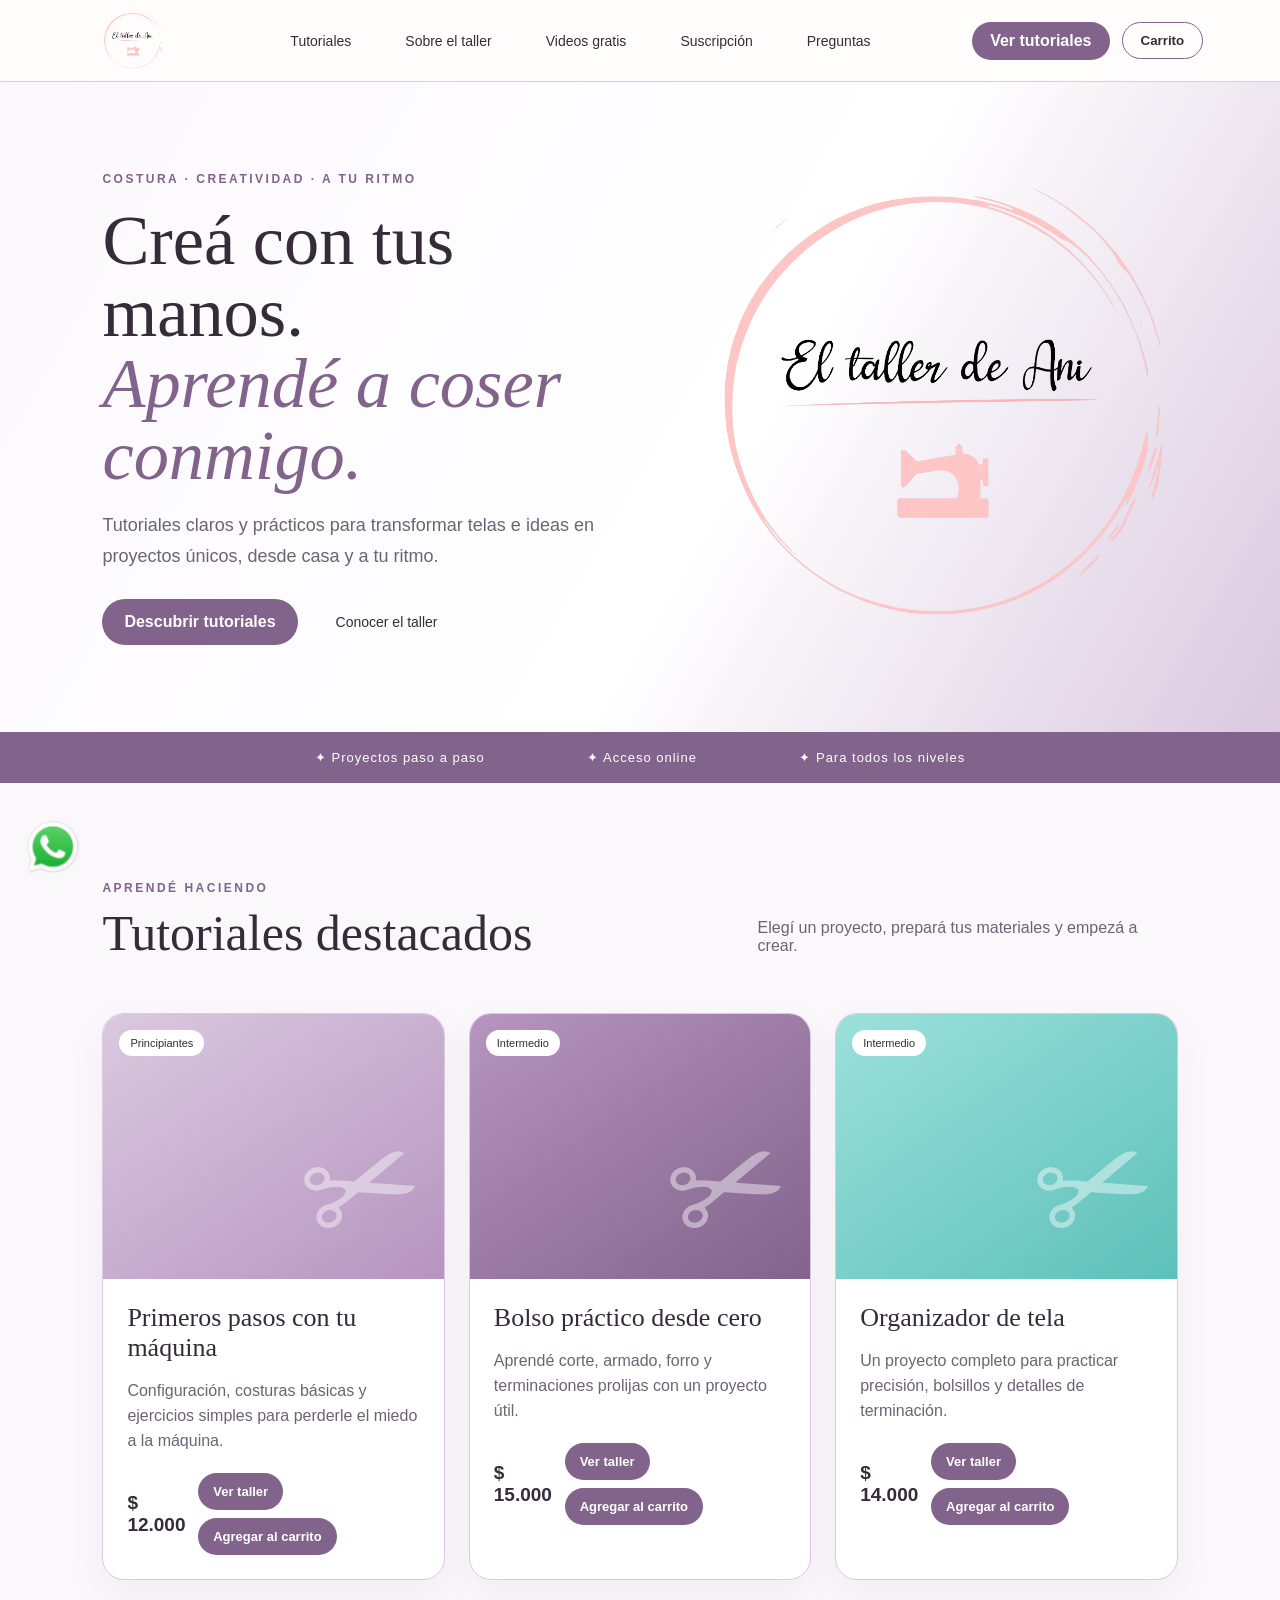
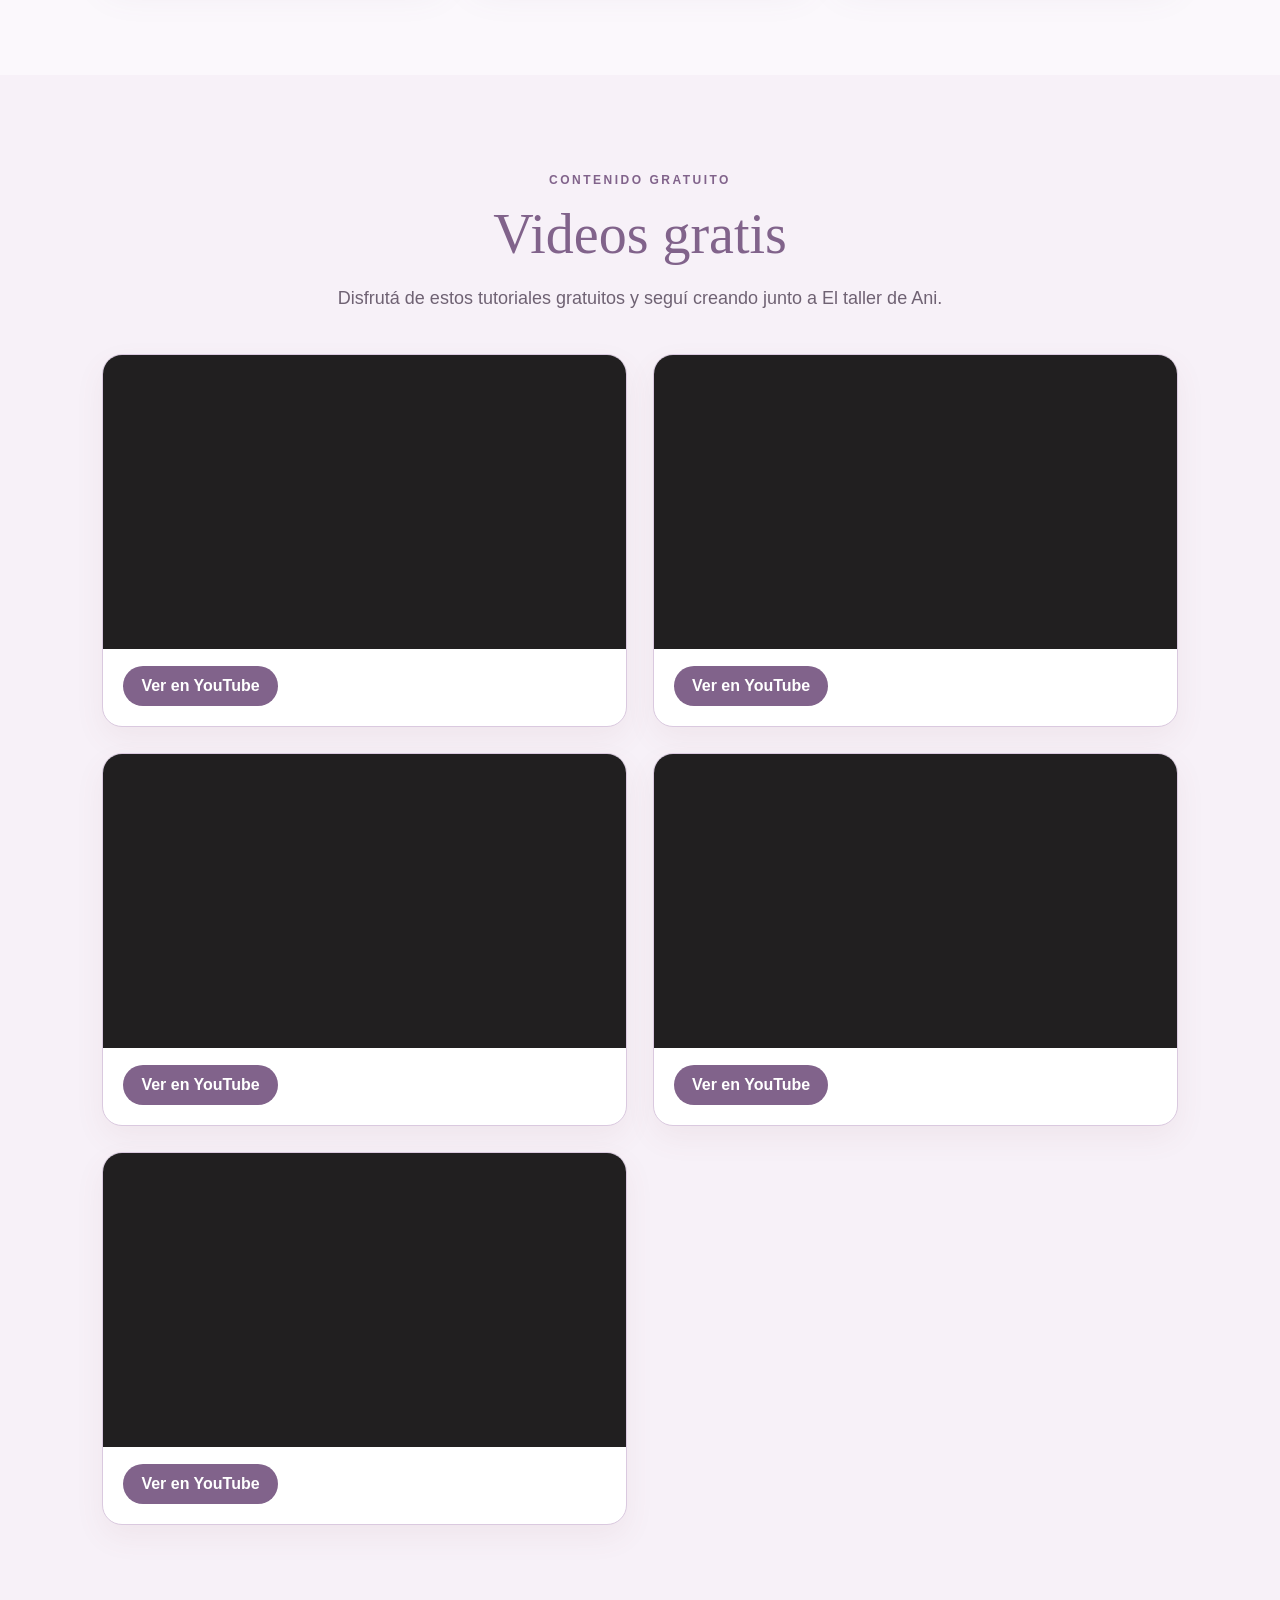
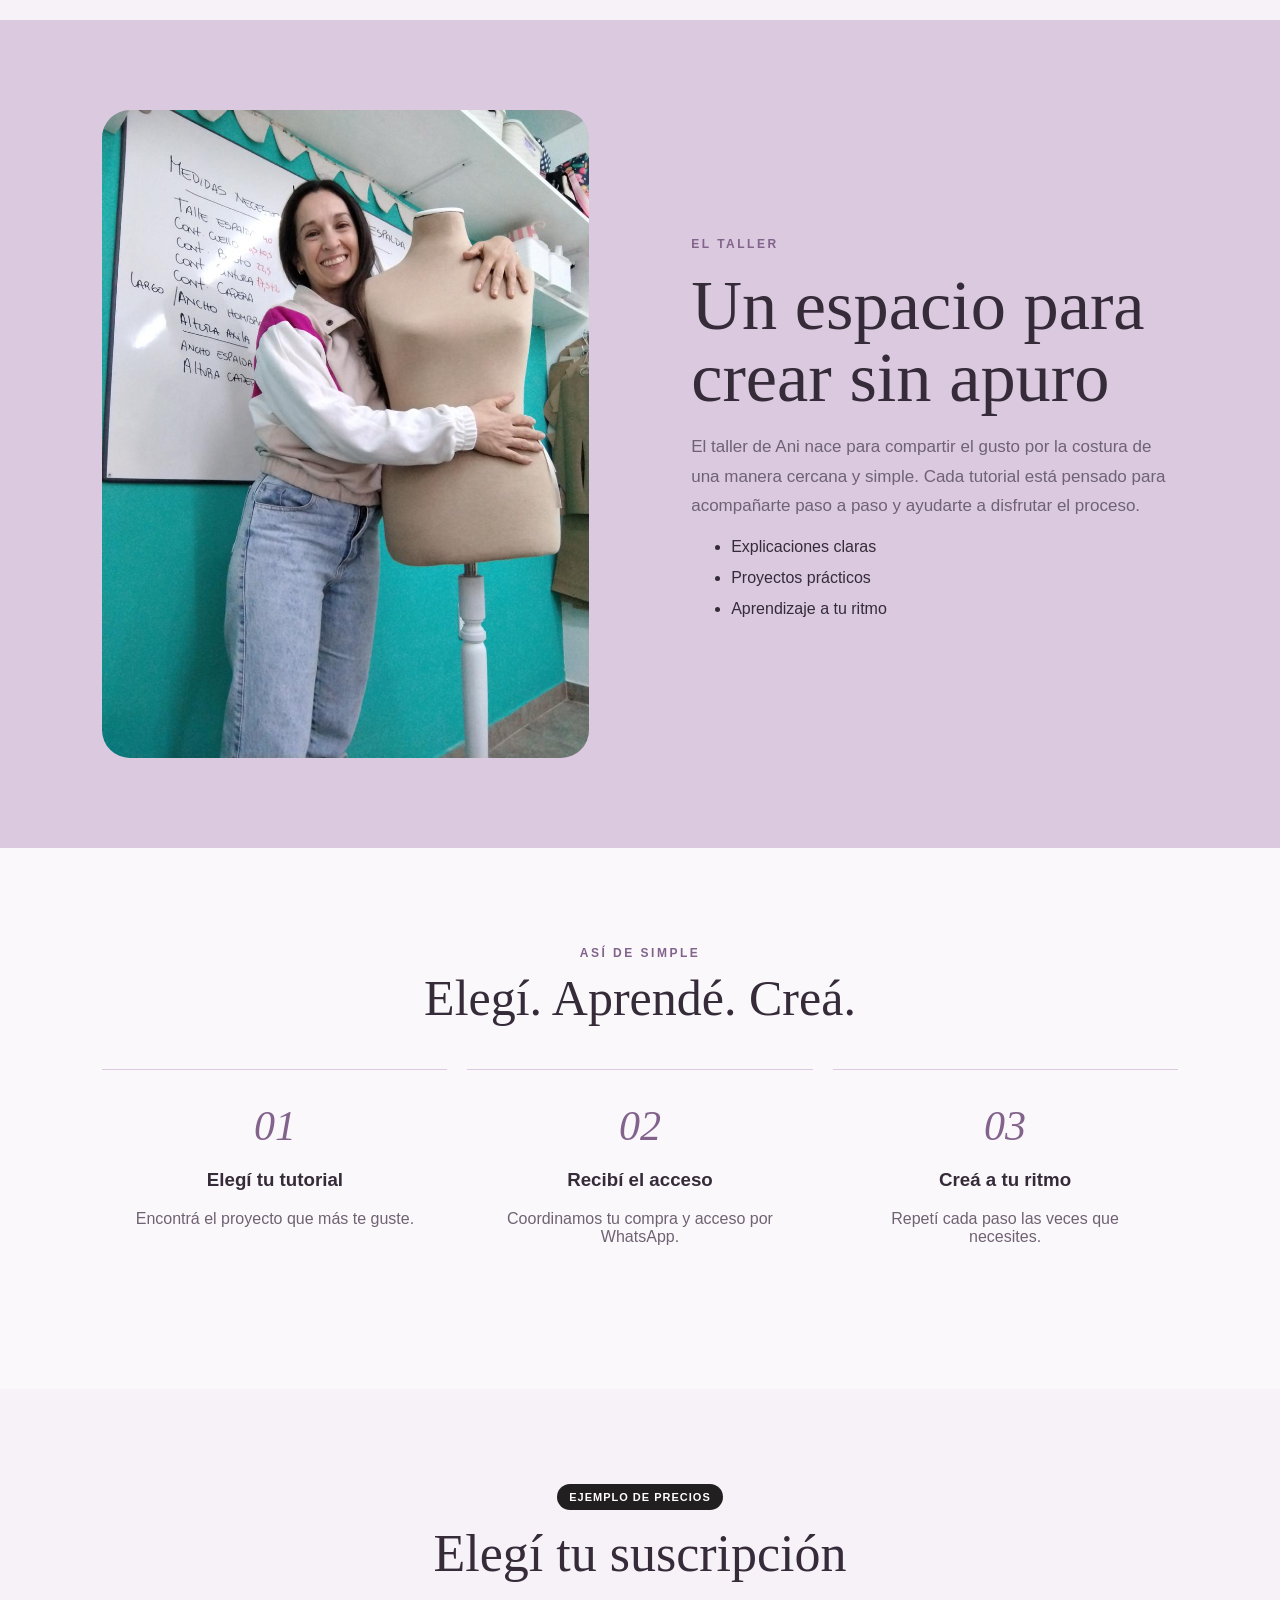
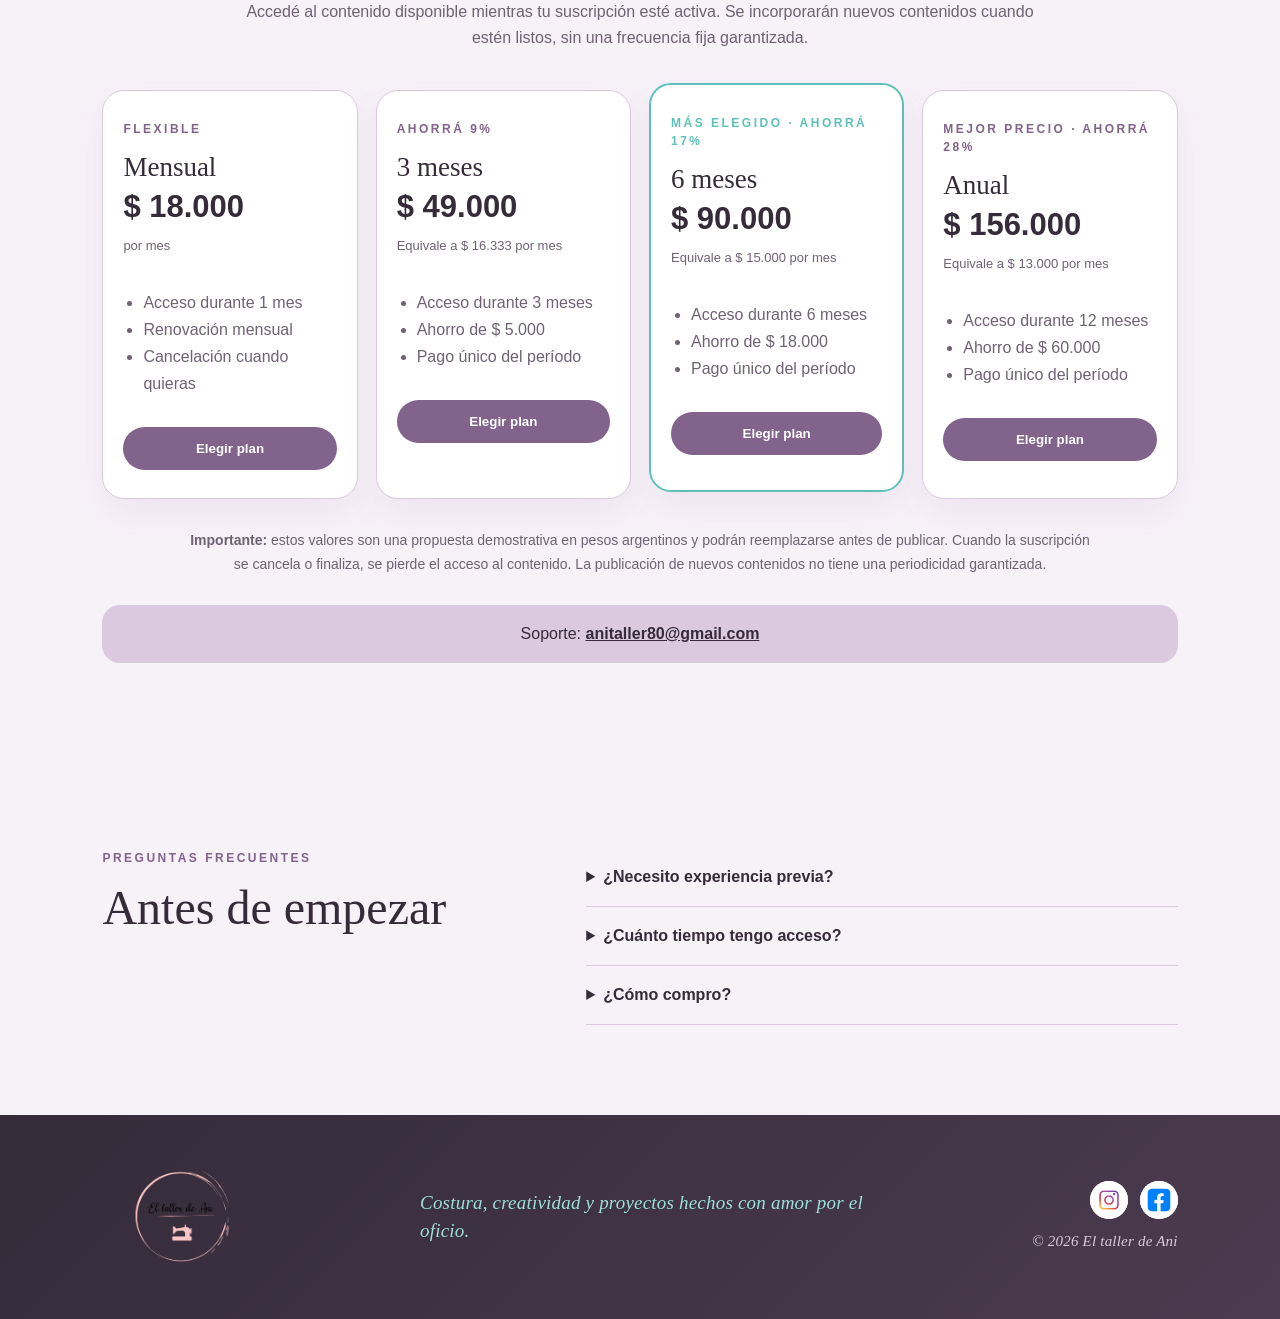
==== commit 657c3c2a: "Add files via upload" ====
--- a/index.html
+++ b/index.html
@@ -11,7 +11,7 @@
 <div class="free-intro"><span class="eyebrow">CONTENIDO GRATUITO</span><h2>Videos gratis</h2><p>Disfrutá de estos tutoriales gratuitos y seguí creando junto a El taller de Ani.</p></div>
 <div class="yt-grid"><article class="yt-card"><div class="yt-frame"><iframe src="https://www.youtube-nocookie.com/embed/XAJgy2nmhY8" title="Video gratuito 1 de El taller de Ani" loading="lazy" allow="accelerometer; autoplay; clipboard-write; encrypted-media; gyroscope; picture-in-picture; web-share" allowfullscreen></iframe></div><a href="https://youtu.be/XAJgy2nmhY8" target="_blank" rel="noopener noreferrer">Ver en YouTube</a></article><article class="yt-card"><div class="yt-frame"><iframe src="https://www.youtube-nocookie.com/embed/nY2L-3iIUX0" title="Video gratuito 2 de El taller de Ani" loading="lazy" allow="accelerometer; autoplay; clipboard-write; encrypted-media; gyroscope; picture-in-picture; web-share" allowfullscreen></iframe></div><a href="https://youtu.be/nY2L-3iIUX0" target="_blank" rel="noopener noreferrer">Ver en YouTube</a></article><article class="yt-card"><div class="yt-frame"><iframe src="https://www.youtube-nocookie.com/embed/9LgIcIN9DOo" title="Video gratuito 3 de El taller de Ani" loading="lazy" allow="accelerometer; autoplay; clipboard-write; encrypted-media; gyroscope; picture-in-picture; web-share" allowfullscreen></iframe></div><a href="https://youtu.be/9LgIcIN9DOo" target="_blank" rel="noopener noreferrer">Ver en YouTube</a></article><article class="yt-card"><div class="yt-frame"><iframe src="https://www.youtube-nocookie.com/embed/204untxa9fY" title="Video gratuito 4 de El taller de Ani" loading="lazy" allow="accelerometer; autoplay; clipboard-write; encrypted-media; gyroscope; picture-in-picture; web-share" allowfullscreen></iframe></div><a href="https://youtu.be/204untxa9fY" target="_blank" rel="noopener noreferrer">Ver en YouTube</a></article><article class="yt-card"><div class="yt-frame"><iframe src="https://www.youtube-nocookie.com/embed/bWo-7KtbhZg" title="Video gratuito 5 de El taller de Ani" loading="lazy" allow="accelerometer; autoplay; clipboard-write; encrypted-media; gyroscope; picture-in-picture; web-share" allowfullscreen></iframe></div><a href="https://youtu.be/bWo-7KtbhZg" target="_blank" rel="noopener noreferrer">Ver en YouTube</a></article></div>
 </section>
-<section id="sobre" class="about"><div class="sew-visual"><img src="assets/taller-real.jpg" alt="Foto real del taller de costura" loading="lazy"></div><div><span class="eyebrow">EL TALLER</span><h2>Un espacio para crear sin apuro</h2><p>El taller de Ani nace para compartir el gusto por la costura de una manera cercana y simple. Cada tutorial está pensado para acompañarte paso a paso y ayudarte a disfrutar el proceso.</p><ul><li>Explicaciones claras</li><li>Proyectos prácticos</li><li>Aprendizaje a tu ritmo</li></ul></div></section>
+<section id="sobre" class="about"><div class="sew-visual"><img src="assets/ani-taller.jpg" alt="Foto real del taller de costura" loading="lazy"></div><div><span class="eyebrow">EL TALLER</span><h2>Un espacio para crear sin apuro</h2><p>El taller de Ani nace para compartir el gusto por la costura de una manera cercana y simple. Cada tutorial está pensado para acompañarte paso a paso y ayudarte a disfrutar el proceso.</p><ul><li>Explicaciones claras</li><li>Proyectos prácticos</li><li>Aprendizaje a tu ritmo</li></ul></div></section>
 <section class="section how"><span class="eyebrow">ASÍ DE SIMPLE</span><h2>Elegí. Aprendé. Creá.</h2><div class="steps"><div><b>01</b><h3>Elegí tu tutorial</h3><p>Encontrá el proyecto que más te guste.</p></div><div><b>02</b><h3>Recibí el acceso</h3><p>Coordinamos tu compra y acceso por WhatsApp.</p></div><div><b>03</b><h3>Creá a tu ritmo</h3><p>Repetí cada paso las veces que necesites.</p></div></div></section>
 <section id="suscripcion" class="plans section"><div class="plans-head"><span class="demo-label">EJEMPLO DE PRECIOS</span><h2>Elegí tu suscripción</h2><p>Accedé al contenido disponible mientras tu suscripción esté activa. Se incorporarán nuevos contenidos cuando estén listos, sin una frecuencia fija garantizada.</p></div><div class="plans-grid">
 <article class="plan"><span class="eyebrow">FLEXIBLE</span><h3>Mensual</h3><div class="price">$ 18.000</div><p class="equiv">por mes</p><ul><li>Acceso durante 1 mes</li><li>Renovación mensual</li><li>Cancelación cuando quieras</li></ul><button type="button" onclick="subscription('Mensual','$ 18.000')">Elegir plan</button></article>
--- a/styles.css
+++ b/styles.css
@@ -27,3 +27,6 @@
 
 /* Redes sociales en el pie de pagina */
 .footer-right{justify-self:end;display:flex;flex-direction:column;align-items:flex-end;gap:12px}.footer-right>p{font-family:Georgia,"Times New Roman",serif;font-style:italic;font-size:15px;line-height:1.45;color:#dac9df;margin:0;letter-spacing:.2px}.footer-social{display:flex;align-items:center;justify-content:flex-end;gap:12px}.footer-social a{width:38px;height:38px;display:grid;place-items:center;border-radius:50%;overflow:hidden;background:#fff}.footer-social img{width:100%;height:100%;object-fit:contain;display:block}@media(max-width:820px){.footer-right{justify-self:center;align-items:center}.footer-social{justify-content:center}}
+
+/* Ajustes solicitados: foto completa en Sobre el taller y WhatsApp flotante abajo a la izquierda */
+.sew-visual{height:auto!important;aspect-ratio:3/4!important;border-radius:28px!important;overflow:hidden!important;background:#dac9df!important}.sew-visual img{width:100%!important;height:100%!important;object-fit:contain!important;object-position:center!important;display:block!important;background:#dac9df!important}.wa{left:22px!important;right:auto!important;bottom:22px!important;z-index:1000!important}.wa img{display:block!important;width:58px!important;height:58px!important;object-fit:contain!important}@media(max-width:820px){.sew-visual{height:auto!important;aspect-ratio:3/4!important}.wa{left:16px!important;right:auto!important;bottom:16px!important}.wa img{width:52px!important;height:52px!important}}
